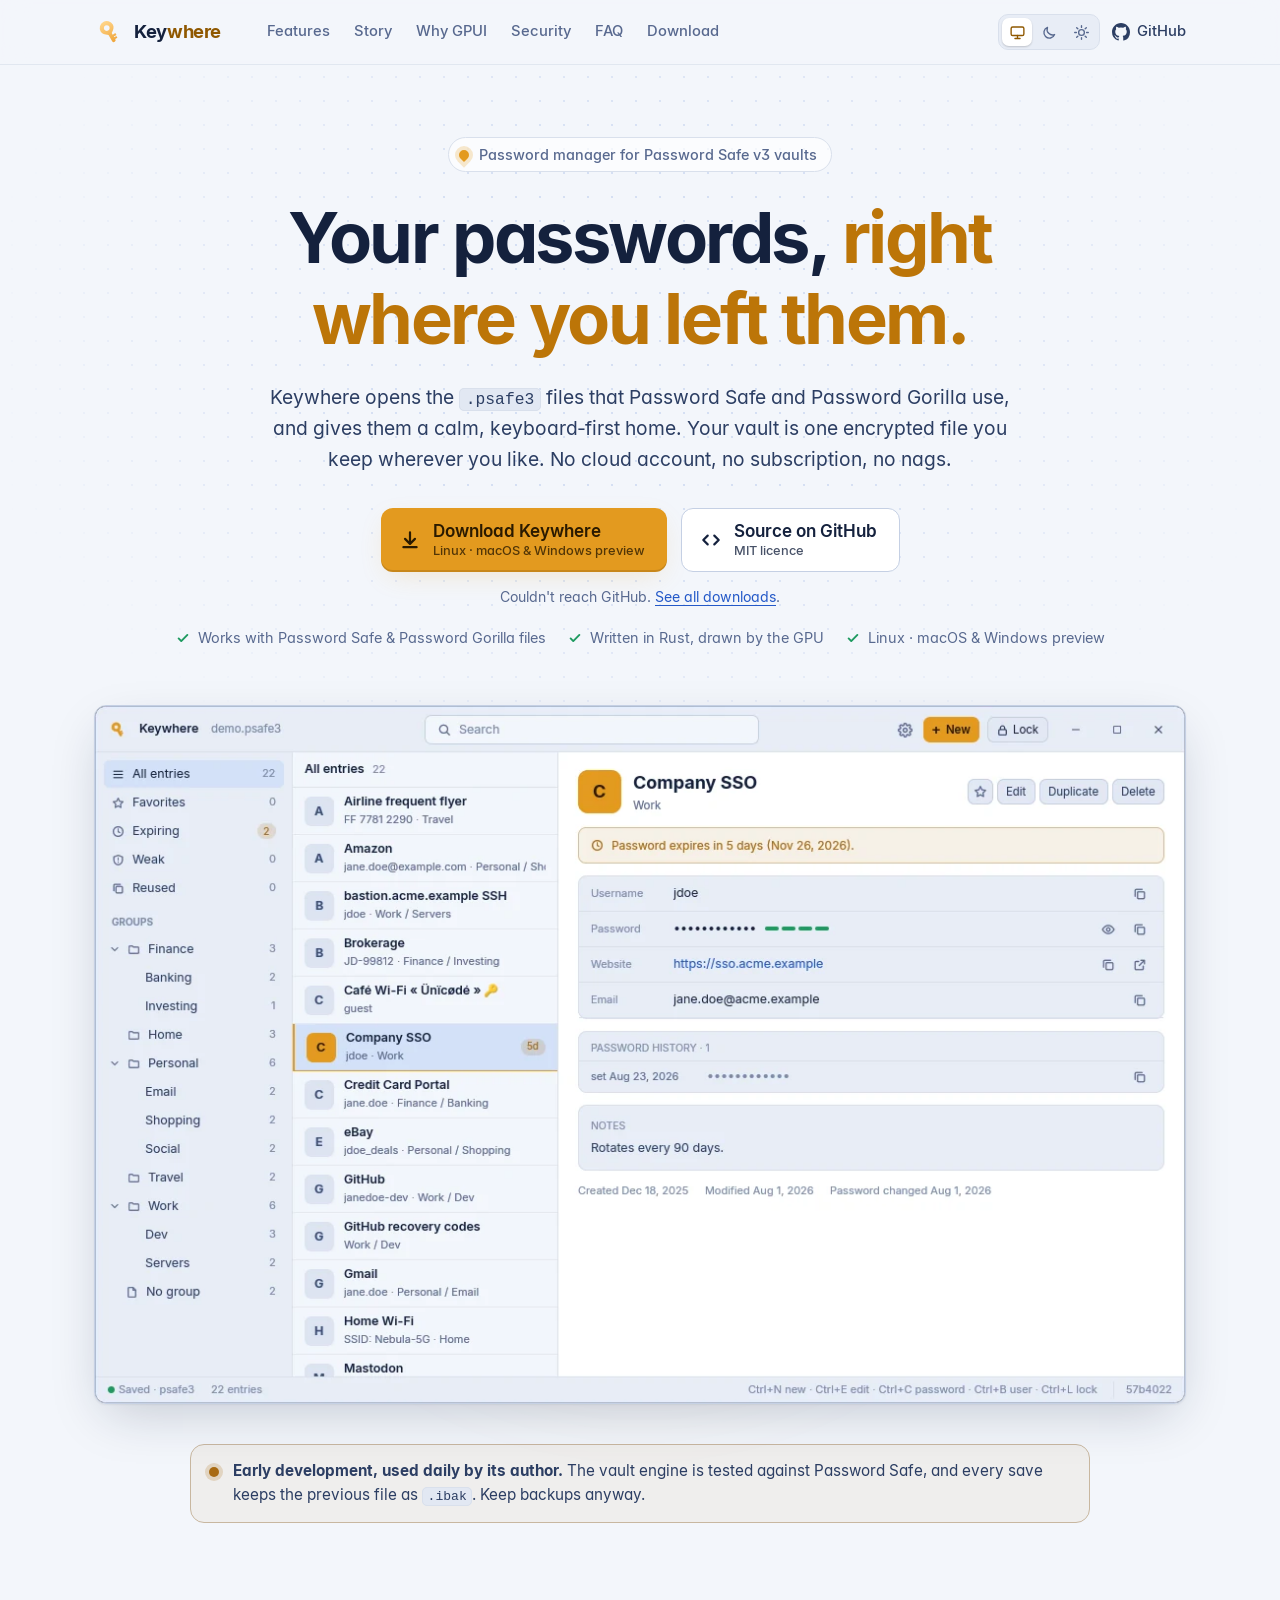
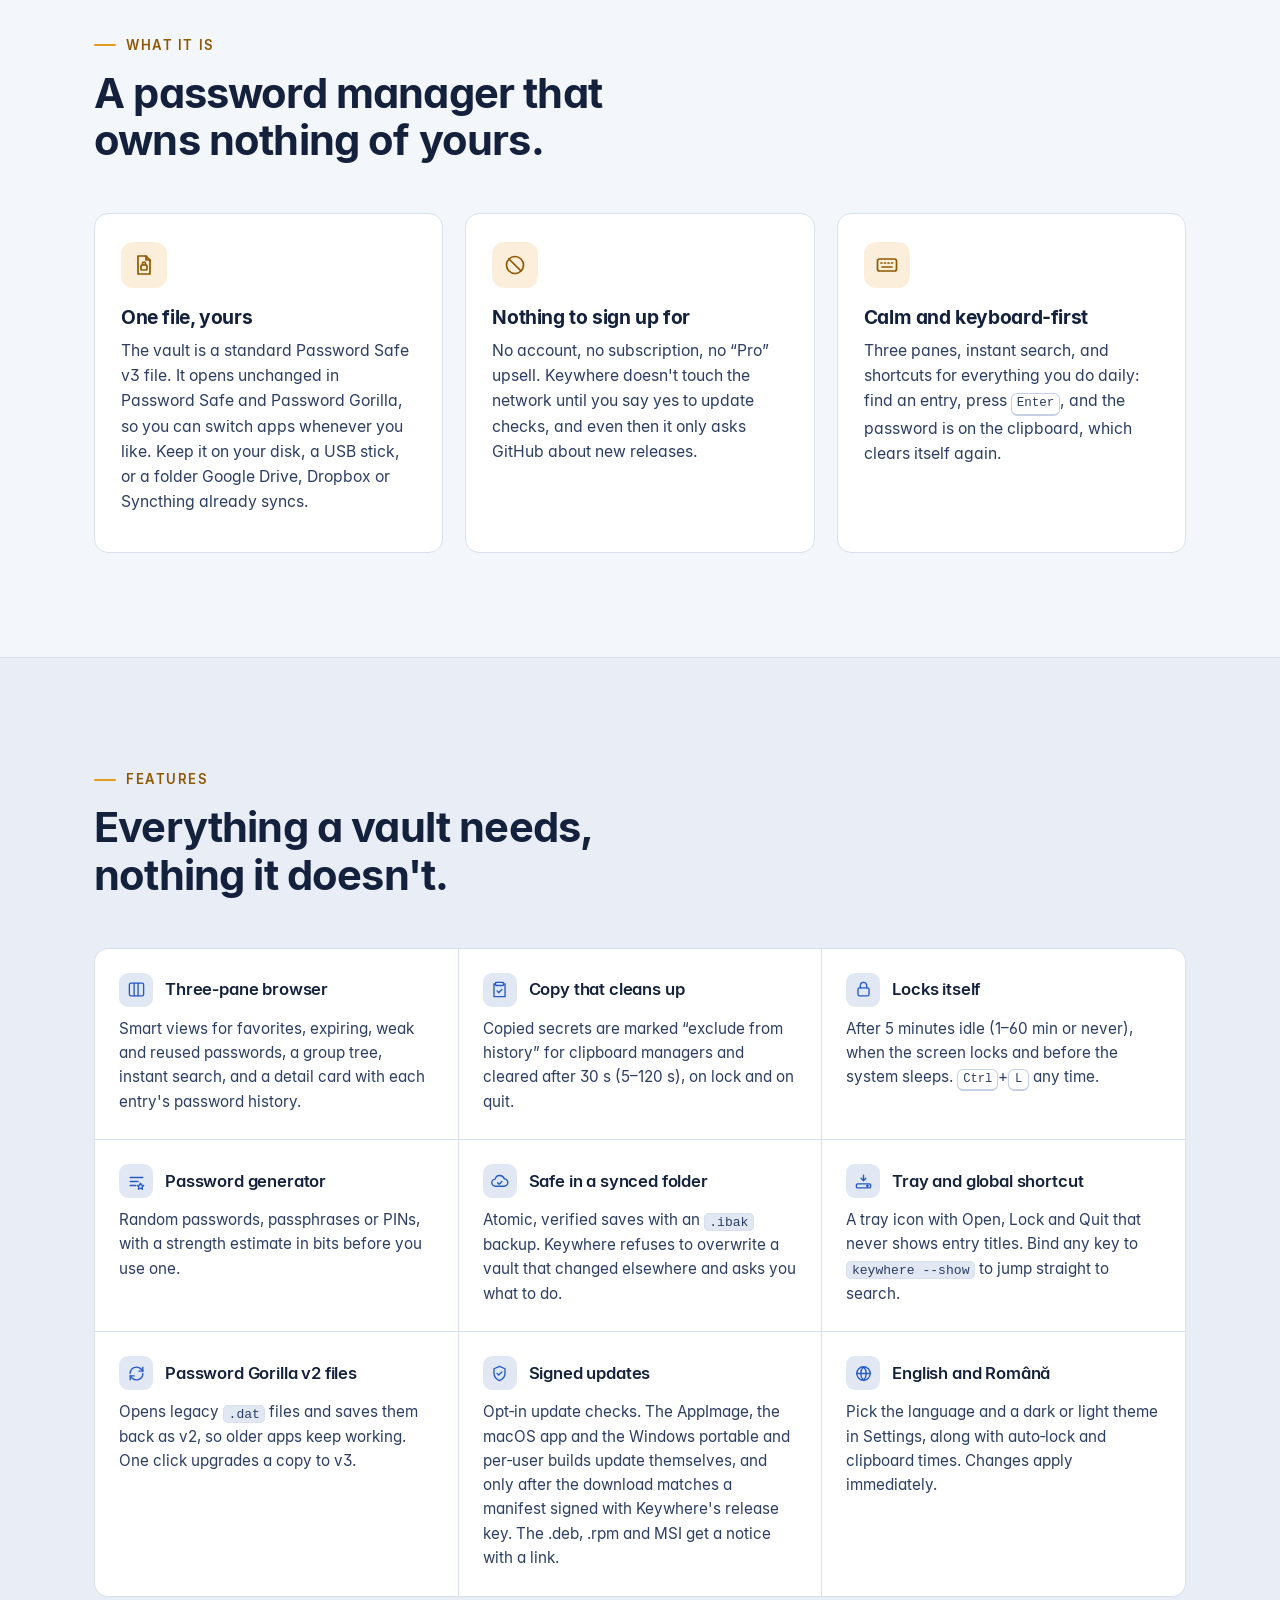
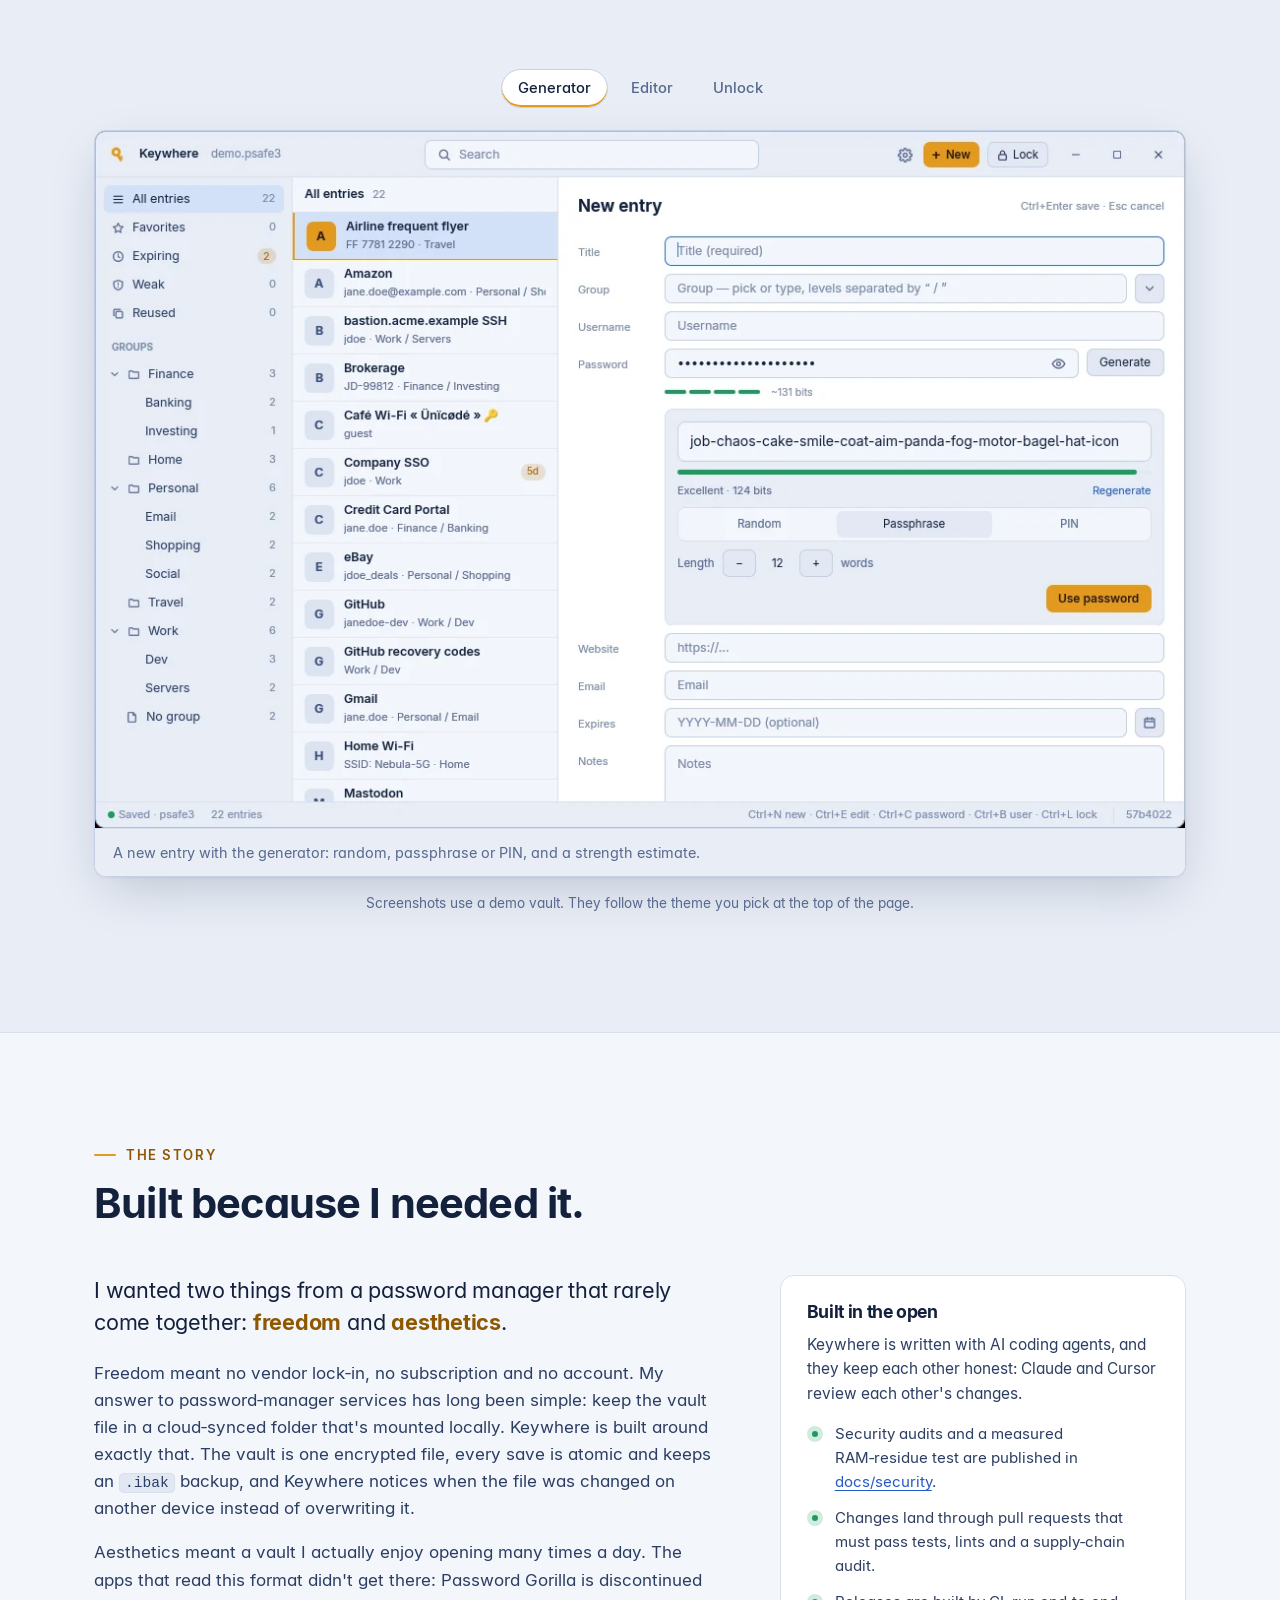
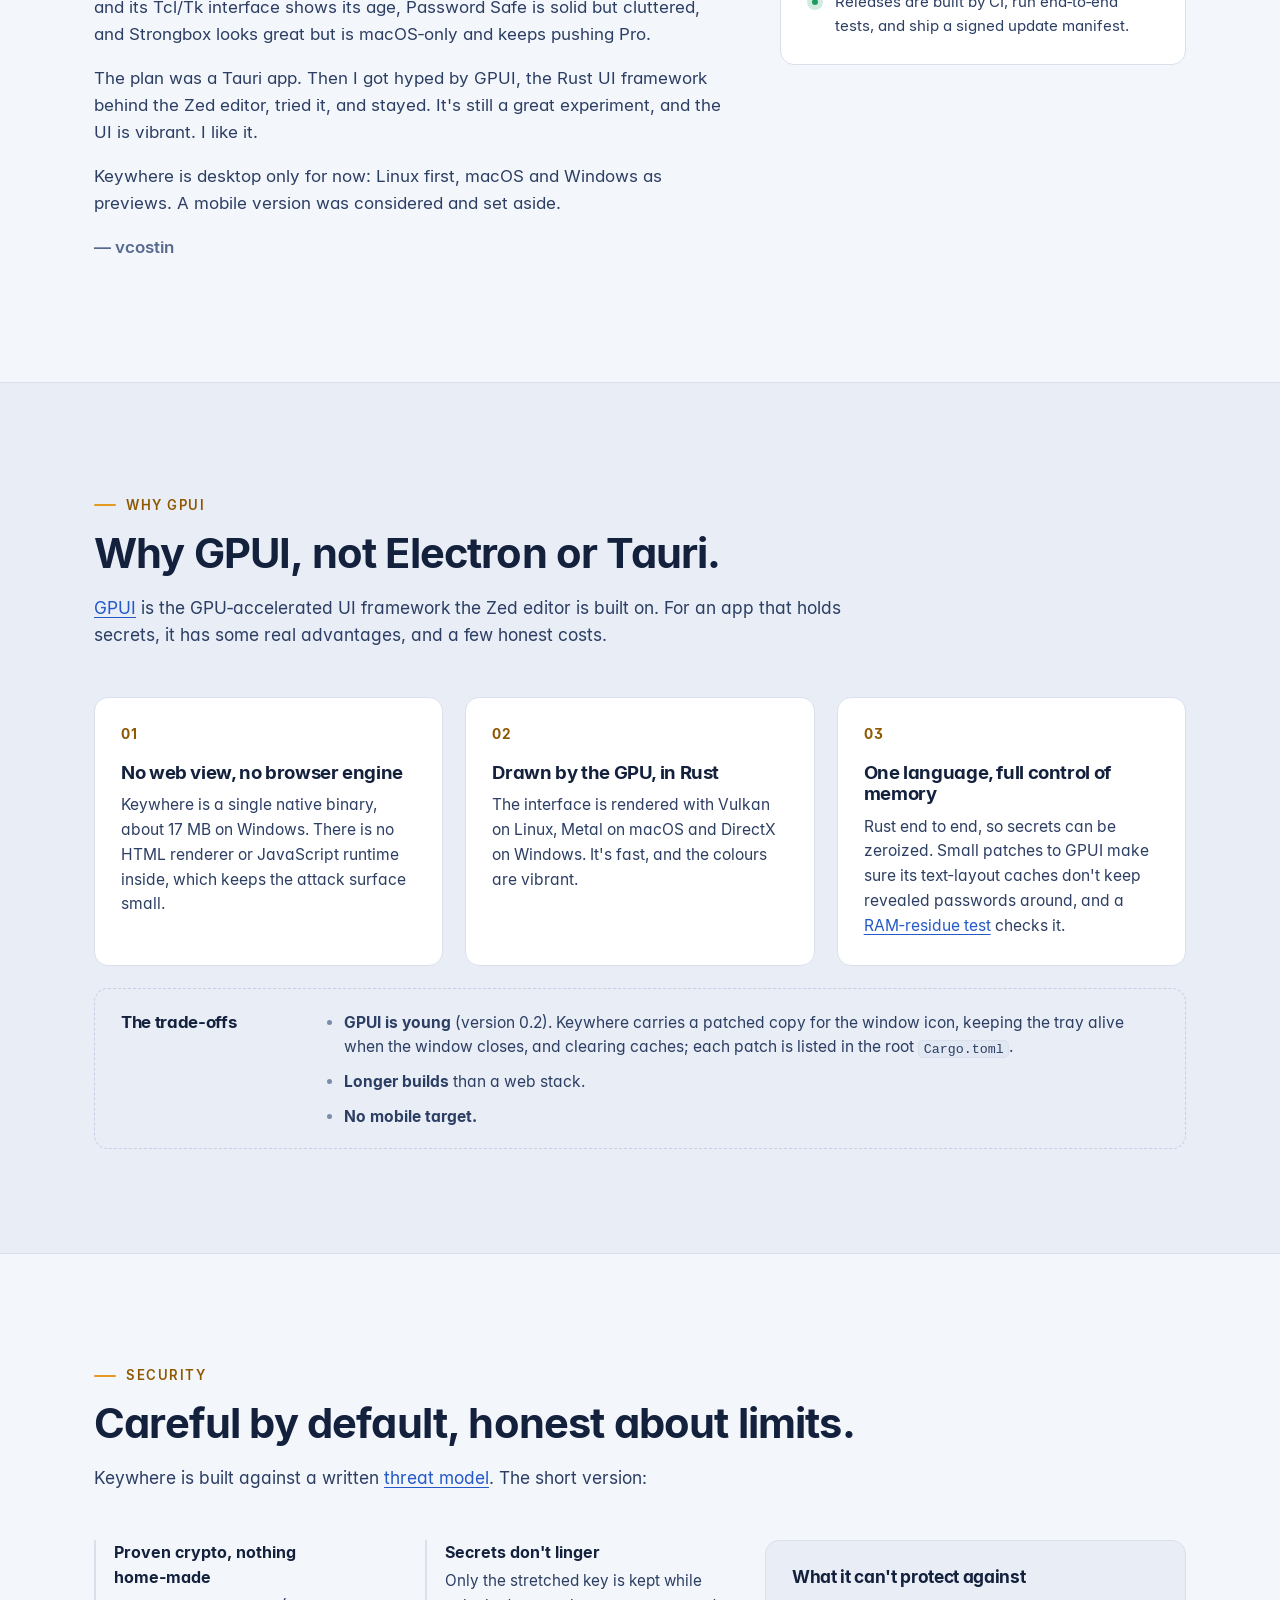
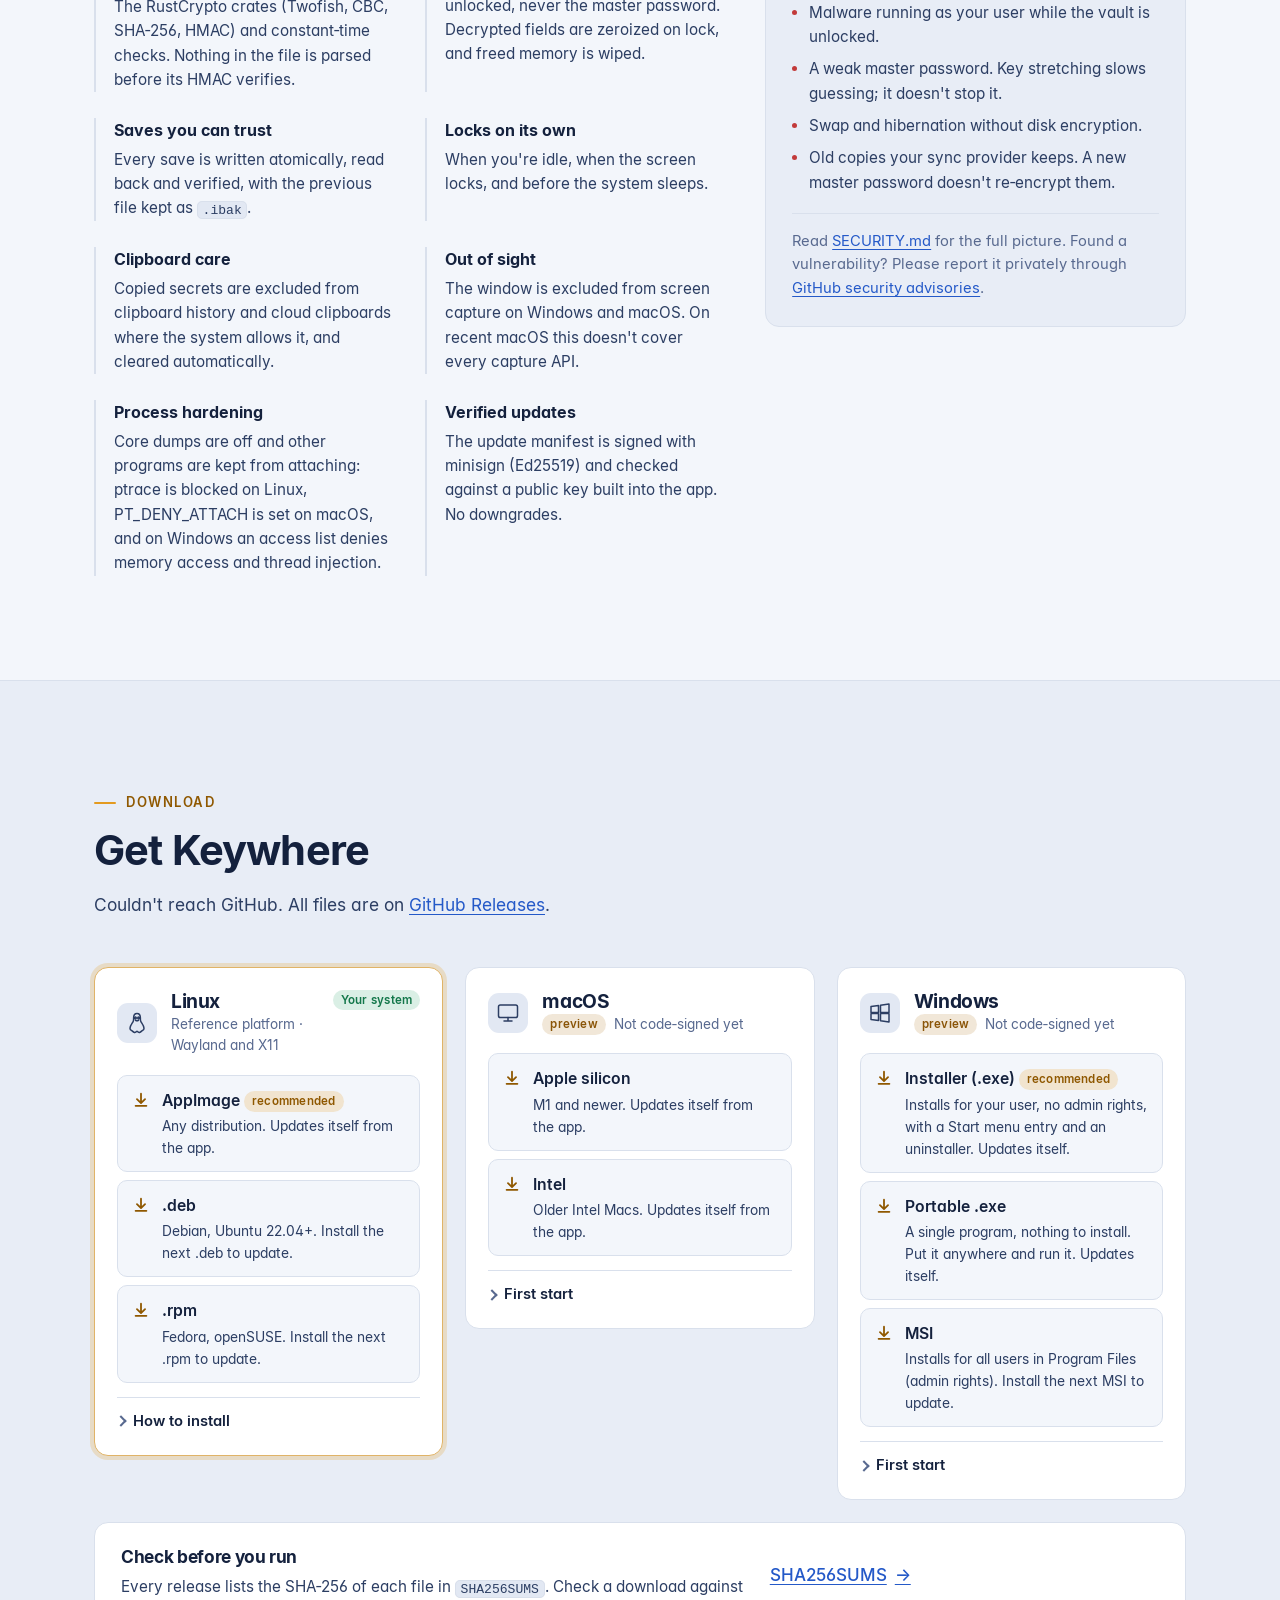
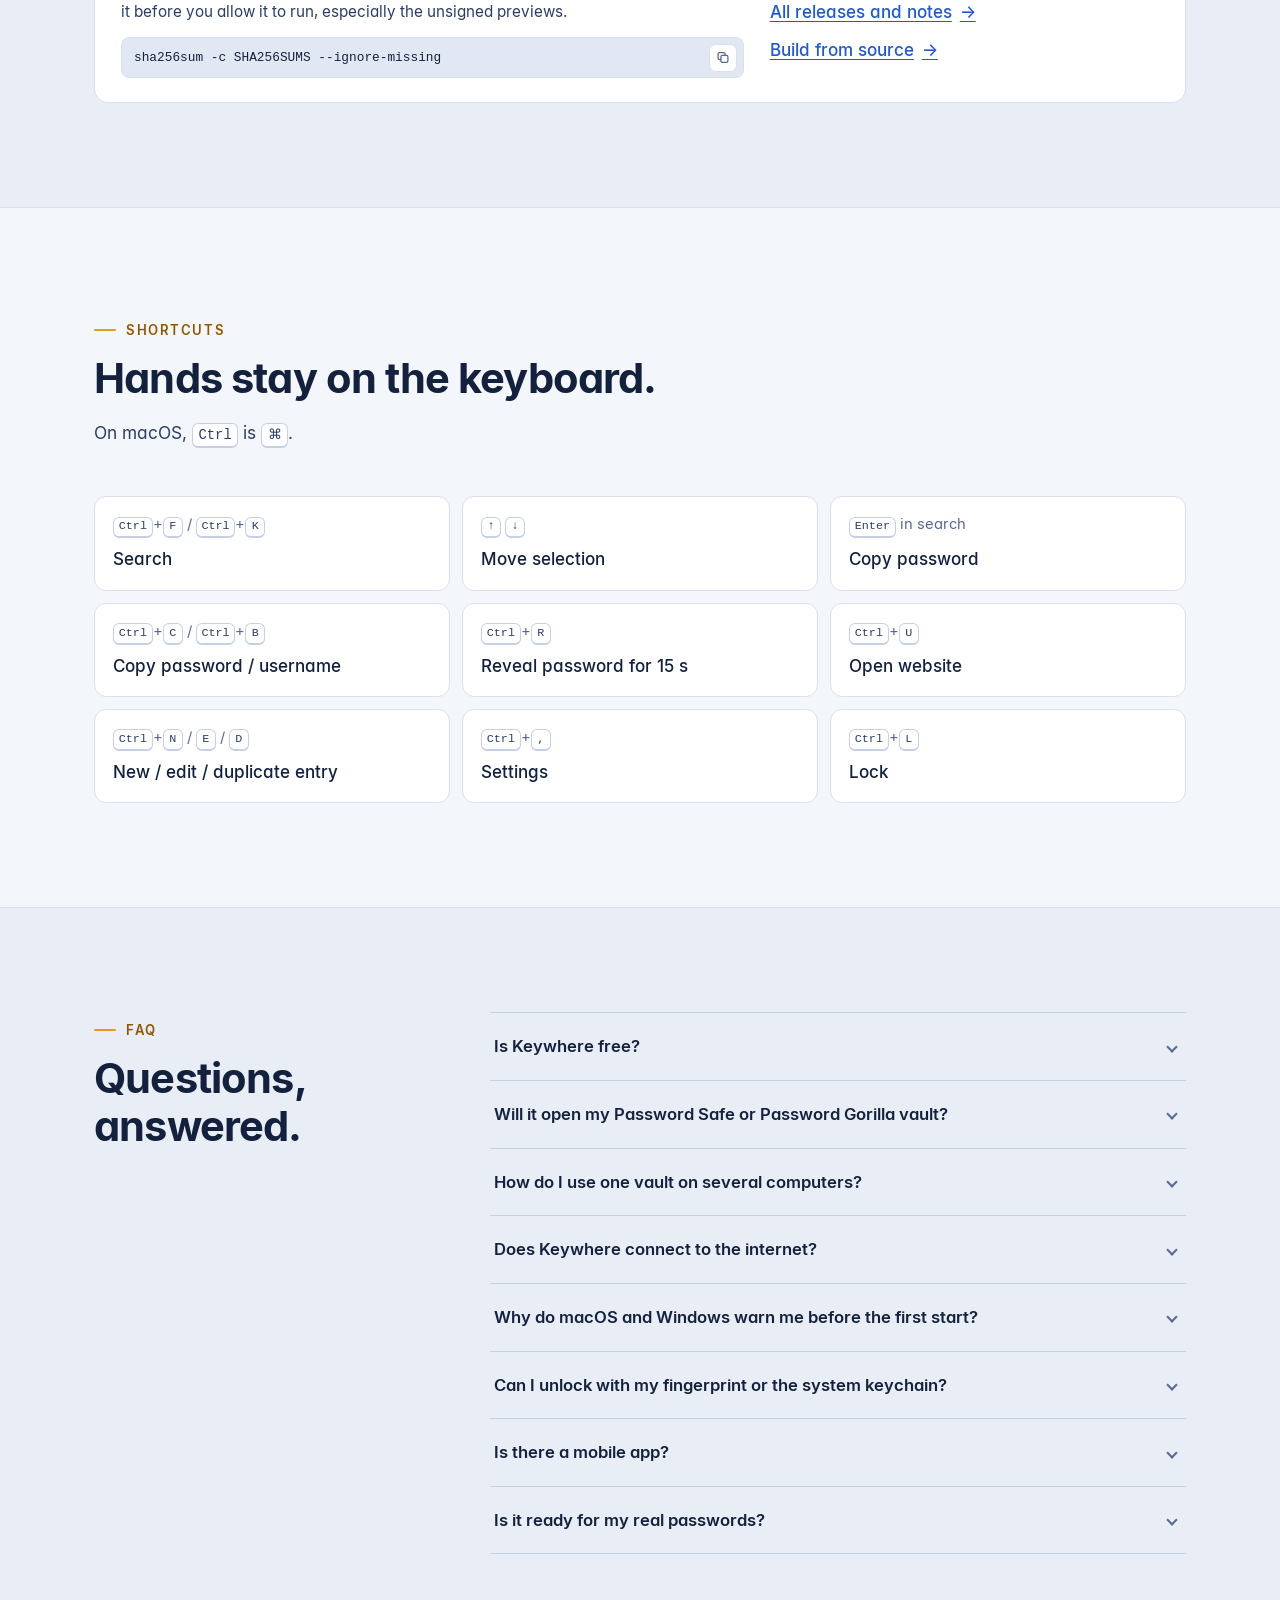
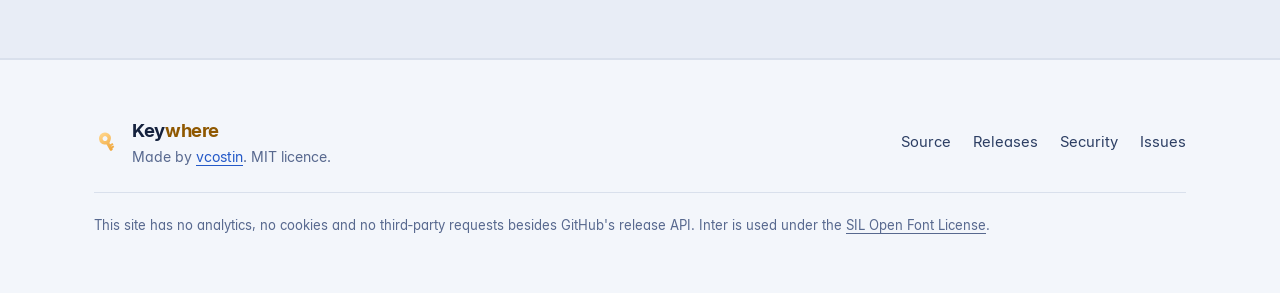
==== website/index.html @ 84d68a99 "Website: hero line links to the downloads, Download in the top bar, Search Console file The line und" ====
<!doctype html>
<html lang="en">
  <head>
    <meta charset="UTF-8" />
    <meta name="viewport" content="width=device-width, initial-scale=1" />
    <title>Keywhere — your passwords, right where you left them</title>
    <meta
      name="description"
      content="Keywhere is a modern desktop password manager for Password Safe v3 (.psafe3) vaults, written in Rust with GPUI. One encrypted file, no cloud account, no subscription, no nags."
    />
    <meta
      http-equiv="Content-Security-Policy"
      content="default-src 'none'; script-src 'self'; style-src 'self'; font-src 'self'; img-src 'self' data:; connect-src https://api.github.com; base-uri 'none'; form-action 'none'"
    />
    <meta name="referrer" content="no-referrer" />
    <meta name="color-scheme" content="dark light" />
    <meta name="theme-color" content="#0A1631" media="(prefers-color-scheme: dark)" />
    <meta name="theme-color" content="#F3F6FB" media="(prefers-color-scheme: light)" />
    <script src="./theme.js"></script>
    <link rel="canonical" href="https://vcostin.github.io/keywhere/" />
    <link rel="icon" type="image/svg+xml" href="./icon.svg" />
    <link rel="icon" type="image/png" sizes="32x32" href="./favicon-32.png" />
    <link rel="apple-touch-icon" href="./apple-touch-icon.png" />
    <link rel="preload" href="./fonts/Inter-Regular.woff2" as="font" type="font/woff2" crossorigin />
    <link rel="preload" href="./fonts/Inter-Bold.woff2" as="font" type="font/woff2" crossorigin />
    <meta property="og:title" content="Keywhere — your passwords, right where you left them" />
    <meta
      property="og:description"
      content="A modern desktop password manager for Password Safe v3 vaults. One encrypted file, no account, no subscription."
    />
    <meta property="og:url" content="https://vcostin.github.io/keywhere/" />
    <meta property="og:image" content="https://vcostin.github.io/keywhere/og.png" />
    <meta property="og:type" content="website" />
    <meta name="twitter:card" content="summary_large_image" />
    <link rel="stylesheet" href="./styles.css" />
    <script type="module" src="./site.js"></script>
    <script type="module" src="./download.js"></script>
  </head>
  <body>
    <a class="skip" href="#download">Skip to downloads</a>

    <header class="topbar">
      <nav class="nav wrap" aria-label="Site">
        <a class="brand" href="#top" aria-label="Keywhere, back to top">
          <img src="./icon.svg" width="30" height="30" alt="" />
          <span class="wordmark">Key<span>where</span></span>
        </a>
        <div class="nav-links">
          <a href="#features">Features</a>
          <a href="#story">Story</a>
          <a href="#gpui">Why GPUI</a>
          <a href="#security">Security</a>
          <a href="#faq">FAQ</a>
          <a href="#download">Download</a>
        </div>
        <div class="nav-tools">
          <div class="theme-switch" role="group" aria-label="Colour theme">
            <button type="button" data-theme-choice="system" aria-pressed="false" title="Follow system">
              <svg viewBox="0 0 20 20" aria-hidden="true"><rect x="2.5" y="3.5" width="15" height="10" rx="1.8" /><path d="M7 17h6M10 13.5V17" /></svg>
              <span class="visually-hidden">System</span>
            </button>
            <button type="button" data-theme-choice="dark" aria-pressed="false" title="Dark">
              <svg viewBox="0 0 20 20" aria-hidden="true"><path d="M16 12.4A6.5 6.5 0 0 1 7.6 4a6.5 6.5 0 1 0 8.4 8.4Z" /></svg>
              <span class="visually-hidden">Dark</span>
            </button>
            <button type="button" data-theme-choice="light" aria-pressed="false" title="Light">
              <svg viewBox="0 0 20 20" aria-hidden="true"><circle cx="10" cy="10" r="3.4" /><path d="M10 2v2M10 16v2M2 10h2M16 10h2M4.3 4.3l1.4 1.4M14.3 14.3l1.4 1.4M4.3 15.7l1.4-1.4M14.3 5.7l1.4-1.4" /></svg>
              <span class="visually-hidden">Light</span>
            </button>
          </div>
          <a class="nav-gh" href="https://github.com/vcostin/keywhere" aria-label="Keywhere on GitHub">
            <svg viewBox="0 0 16 16" aria-hidden="true"><path d="M8 0C3.58 0 0 3.58 0 8a8 8 0 0 0 5.47 7.59c.4.07.55-.17.55-.38v-1.33c-2.23.48-2.7-1.07-2.7-1.07-.36-.92-.89-1.17-.89-1.17-.73-.5.05-.49.05-.49.8.06 1.23.83 1.23.83.72 1.22 1.87.87 2.33.66.07-.52.28-.87.5-1.07-1.78-.2-3.65-.89-3.65-3.95 0-.87.31-1.59.82-2.15-.08-.2-.36-1.02.08-2.12 0 0 .67-.21 2.2.82a7.6 7.6 0 0 1 4 0c1.53-1.04 2.2-.82 2.2-.82.44 1.1.16 1.92.08 2.12.51.56.82 1.27.82 2.15 0 3.07-1.87 3.75-3.65 3.95.29.25.54.73.54 1.48v2.2c0 .21.15.46.55.38A8 8 0 0 0 16 8c0-4.42-3.58-8-8-8Z" /></svg>
            <span>GitHub</span>
          </a>
        </div>
      </nav>
    </header>

    <main id="top">
      <!-- ───────────────────────── Hero ───────────────────────── -->
      <section class="hero">
        <div class="hero-map" aria-hidden="true"></div>
        <div class="wrap hero-inner">
          <p class="eyebrow">
            <span class="pin" aria-hidden="true"></span>
            Password manager for Password Safe v3 vaults
          </p>
          <h1>Your passwords, <em>right where you left&nbsp;them.</em></h1>
          <p class="lede">
            Keywhere opens the <code>.psafe3</code> files that Password Safe and Password Gorilla use,
            and gives them a calm, keyboard‑first home. Your vault is one encrypted file you keep
            wherever you like. No cloud account, no subscription, no nags.
          </p>

          <div class="cta-row">
            <a class="btn btn-primary" id="primary-download" href="#download">
              <svg viewBox="0 0 20 20" aria-hidden="true"><path d="M10 3v10M5.5 9 10 13.5 14.5 9M4 16.5h12" /></svg>
              <span class="btn-text">
                <span id="primary-label">Download Keywhere</span>
                <span class="btn-meta" id="primary-meta">Linux · macOS &amp; Windows preview</span>
              </span>
            </a>
            <a class="btn btn-ghost" href="https://github.com/vcostin/keywhere">
              <svg viewBox="0 0 20 20" aria-hidden="true"><path d="M7 6 3 10l4 4M13 6l4 4-4 4" /></svg>
              <span class="btn-text"><span>Source on GitHub</span><span class="btn-meta">MIT licence</span></span>
            </a>
          </div>
          <p class="cta-status" id="cta-status" aria-live="polite"></p>

          <ul class="facts" aria-label="At a glance">
            <li>Works with Password Safe &amp; Password Gorilla files</li>
            <li>Written in Rust, drawn by the GPU</li>
            <li>Linux · macOS &amp; Windows preview</li>
          </ul>
        </div>

        <div class="wrap hero-shot">
          <figure class="window-frame">
            <img class="for-dark" src="./shots/browser-dark.webp" width="1108" height="708" alt="Keywhere's three-pane vault browser: smart views and groups on the left, the entry list in the middle, and the Company SSO entry with an expiry warning on the right." fetchpriority="high" />
            <img class="for-light" src="./shots/browser-light.webp" width="1108" height="708" alt="Keywhere's three-pane vault browser in the light theme." loading="lazy" />
          </figure>
        </div>
      </section>

      <aside class="wrap status-note" aria-label="Project status">
        <span class="status-dot" aria-hidden="true"></span>
        <p>
          <strong>Early development, used daily by its author.</strong>
          The vault engine is tested against Password Safe, and every save keeps the previous file as
          <code>.ibak</code>. Keep backups anyway.
        </p>
      </aside>

      <!-- ───────────────────────── Pillars ───────────────────────── -->
      <section class="section wrap" aria-labelledby="what-heading">
        <header class="section-head">
          <p class="kicker">What it is</p>
          <h2 id="what-heading">A password manager that owns nothing of yours.</h2>
        </header>
        <div class="pillars">
          <article class="pillar">
            <div class="pillar-icon" aria-hidden="true">
              <svg viewBox="0 0 24 24"><path d="M6 3h8l4 4v14H6z" /><path d="M14 3v4h4" /><rect x="9" y="12" width="6" height="5" rx="1" /><path d="M10.5 12v-1.5a1.5 1.5 0 0 1 3 0V12" /></svg>
            </div>
            <h3>One file, yours</h3>
            <p>
              The vault is a standard Password Safe v3 file. It opens unchanged in Password Safe and
              Password Gorilla, so you can switch apps whenever you like. Keep it on your disk, a USB stick,
              or a folder Google Drive, Dropbox or Syncthing already syncs.
            </p>
          </article>
          <article class="pillar">
            <div class="pillar-icon" aria-hidden="true">
              <svg viewBox="0 0 24 24"><circle cx="12" cy="12" r="8.5" /><path d="M6 6l12 12" /></svg>
            </div>
            <h3>Nothing to sign up for</h3>
            <p>
              No account, no subscription, no “Pro” upsell. Keywhere doesn't touch the network until you
              say yes to update checks, and even then it only asks GitHub about new releases.
            </p>
          </article>
          <article class="pillar">
            <div class="pillar-icon" aria-hidden="true">
              <svg viewBox="0 0 24 24"><rect x="2.5" y="6" width="19" height="12" rx="2" /><path d="M6 10h1M9.5 10h1M13 10h1M16.5 10h1M7 14h10" /></svg>
            </div>
            <h3>Calm and keyboard‑first</h3>
            <p>
              Three panes, instant search, and shortcuts for everything you do daily: find an entry, press
              <kbd>Enter</kbd>, and the password is on the clipboard, which clears itself again.
            </p>
          </article>
        </div>
      </section>

      <!-- ───────────────────────── Features ───────────────────────── -->
      <section class="section section-tint" id="features" aria-labelledby="features-heading">
        <div class="wrap">
          <header class="section-head">
            <p class="kicker">Features</p>
            <h2 id="features-heading">Everything a vault needs, nothing it doesn't.</h2>
          </header>

          <div class="features">
            <article class="feature">
              <h3><span class="ficon" aria-hidden="true"><svg viewBox="0 0 24 24"><rect x="3" y="4" width="18" height="16" rx="2" /><path d="M9 4v16M14 4v16" /></svg></span>Three‑pane browser</h3>
              <p>Smart views for favorites, expiring, weak and reused passwords, a group tree, instant search, and a detail card with each entry's password history.</p>
            </article>
            <article class="feature">
              <h3><span class="ficon" aria-hidden="true"><svg viewBox="0 0 24 24"><rect x="7" y="3" width="10" height="4" rx="1" /><path d="M7 5H5v16h14V5h-2" /><path d="M9 14l2 2 4-4" /></svg></span>Copy that cleans up</h3>
              <p>Copied secrets are marked “exclude from history” for clipboard managers and cleared after 30 s (5–120 s), on lock and on quit.</p>
            </article>
            <article class="feature">
              <h3><span class="ficon" aria-hidden="true"><svg viewBox="0 0 24 24"><rect x="5" y="10" width="14" height="10" rx="2" /><path d="M8 10V7a4 4 0 0 1 8 0v3" /></svg></span>Locks itself</h3>
              <p>After 5 minutes idle (1–60 min or never), when the screen locks and before the system sleeps. <kbd>Ctrl</kbd>+<kbd>L</kbd> any time.</p>
            </article>
            <article class="feature">
              <h3><span class="ficon" aria-hidden="true"><svg viewBox="0 0 24 24"><path d="M4 7h16M4 12h10M4 17h7" /><path d="M17 14l1.2 2.6L21 17l-2 2 .5 2.8L17 20.5l-2.5 1.3L15 19l-2-2 2.8-.4z" /></svg></span>Password generator</h3>
              <p>Random passwords, passphrases or PINs, with a strength estimate in bits before you use one.</p>
            </article>
            <article class="feature">
              <h3><span class="ficon" aria-hidden="true"><svg viewBox="0 0 24 24"><path d="M7 18a4.5 4.5 0 0 1-.5-9A6 6 0 0 1 18 8.5 4.75 4.75 0 0 1 17.5 18z" /><path d="M9.5 13.5l2 2 3.5-3.5" /></svg></span>Safe in a synced folder</h3>
              <p>Atomic, verified saves with an <code>.ibak</code> backup. Keywhere refuses to overwrite a vault that changed elsewhere and asks you what to do.</p>
            </article>
            <article class="feature">
              <h3><span class="ficon" aria-hidden="true"><svg viewBox="0 0 24 24"><rect x="3" y="15" width="18" height="5" rx="1.5" /><circle cx="17" cy="17.5" r="1" /><path d="M12 4v7M9 8l3 3 3-3" /></svg></span>Tray and global shortcut</h3>
              <p>A tray icon with Open, Lock and Quit that never shows entry titles. Bind any key to <code>keywhere --show</code> to jump straight to search.</p>
            </article>
            <article class="feature">
              <h3><span class="ficon" aria-hidden="true"><svg viewBox="0 0 24 24"><path d="M4 12a8 8 0 0 1 13.7-5.6L20 9" /><path d="M20 4v5h-5" /><path d="M20 12a8 8 0 0 1-13.7 5.6L4 15" /><path d="M4 20v-5h5" /></svg></span>Password Gorilla v2 files</h3>
              <p>Opens legacy <code>.dat</code> files and saves them back as v2, so older apps keep working. One click upgrades a copy to v3.</p>
            </article>
            <article class="feature">
              <h3><span class="ficon" aria-hidden="true"><svg viewBox="0 0 24 24"><path d="M12 3l7 3v5c0 4.5-3 8.3-7 10-4-1.7-7-5.5-7-10V6z" /><path d="M9 12l2 2 4-4" /></svg></span>Signed updates</h3>
              <p>Opt‑in update checks. The AppImage, the macOS app and the Windows portable and per‑user builds update themselves, and only after the download matches a manifest signed with Keywhere's release key. The .deb, .rpm and MSI get a notice with a link.</p>
            </article>
            <article class="feature">
              <h3><span class="ficon" aria-hidden="true"><svg viewBox="0 0 24 24"><circle cx="12" cy="12" r="8.5" /><path d="M3.5 12h17M12 3.5c2.5 2.6 3.5 5.4 3.5 8.5s-1 5.9-3.5 8.5c-2.5-2.6-3.5-5.4-3.5-8.5s1-5.9 3.5-8.5z" /></svg></span>English and Română</h3>
              <p>Pick the language and a dark or light theme in Settings, along with auto‑lock and clipboard times. Changes apply immediately.</p>
            </article>
          </div>

          <!-- Screenshot gallery -->
          <div class="gallery" id="gallery">
            <div class="gallery-tabs" role="tablist" aria-label="Screenshots">
              <button type="button" role="tab" id="tab-generator" aria-controls="panel-generator" aria-selected="true">Generator</button>
              <button type="button" role="tab" id="tab-editor" aria-controls="panel-editor" aria-selected="false" tabindex="-1">Editor</button>
              <button type="button" role="tab" id="tab-unlock" aria-controls="panel-unlock" aria-selected="false" tabindex="-1">Unlock</button>
            </div>
            <div class="gallery-panel" role="tabpanel" id="panel-generator" aria-labelledby="tab-generator">
              <figure class="window-frame">
                <img class="for-dark" src="./shots/generator-dark.webp" width="1108" height="708" alt="New entry form with the password generator open on a twelve-word passphrase." loading="lazy" />
                <img class="for-light" src="./shots/generator-light.webp" width="1108" height="708" alt="Password generator in the light theme." loading="lazy" />
                <figcaption>A new entry with the generator: random, passphrase or PIN, and a strength estimate.</figcaption>
              </figure>
            </div>
            <div class="gallery-panel" role="tabpanel" id="panel-editor" aria-labelledby="tab-editor" hidden>
              <figure class="window-frame">
                <img class="for-dark" src="./shots/editor-dark.webp" width="1108" height="708" alt="Entry editor with title, group, username, password, website, e-mail, expiry and notes." loading="lazy" />
                <img class="for-light" src="./shots/editor-light.webp" width="1108" height="708" alt="Entry editor in the light theme." loading="lazy" />
                <figcaption>Editing an entry. <kbd>Ctrl</kbd>+<kbd>Enter</kbd> saves, <kbd>Esc</kbd> cancels.</figcaption>
              </figure>
            </div>
            <div class="gallery-panel" role="tabpanel" id="panel-unlock" aria-labelledby="tab-unlock" hidden>
              <figure class="window-frame">
                <img class="for-dark" src="./shots/unlock-dark.webp" width="1108" height="708" alt="Unlock screen with the Keywhere key and a master password field." loading="lazy" />
                <img class="for-light" src="./shots/unlock-light.webp" width="1108" height="708" alt="Unlock screen in the light theme." loading="lazy" />
                <figcaption>The unlock screen. The master password is the only way in.</figcaption>
              </figure>
            </div>
            <p class="gallery-note">Screenshots use a demo vault. They follow the theme you pick at the top of the page.</p>
          </div>
        </div>
      </section>

      <!-- ───────────────────────── Story ───────────────────────── -->
      <section class="section wrap story" id="story" aria-labelledby="story-heading">
        <header class="section-head">
          <p class="kicker">The story</p>
          <h2 id="story-heading">Built because I needed it.</h2>
        </header>
        <div class="story-grid">
          <div class="story-text">
            <p class="story-lead">
              I wanted two things from a password manager that rarely come together:
              <strong>freedom</strong> and <strong>aesthetics</strong>.
            </p>
            <p>
              Freedom meant no vendor lock‑in, no subscription and no account. My answer to
              password‑manager services has long been simple: keep the vault file in a cloud‑synced folder
              that's mounted locally. Keywhere is built around exactly that. The vault is one encrypted file,
              every save is atomic and keeps an <code>.ibak</code> backup, and Keywhere notices when the file
              was changed on another device instead of overwriting it.
            </p>
            <p>
              Aesthetics meant a vault I actually enjoy opening many times a day. The apps that read this
              format didn't get there: Password Gorilla is discontinued and its Tcl/Tk interface shows its
              age, Password Safe is solid but cluttered, and Strongbox looks great but is macOS‑only and
              keeps pushing Pro.
            </p>
            <p>
              The plan was a Tauri app. Then I got hyped by GPUI, the Rust UI framework behind the Zed editor,
              tried it, and stayed. It's still a great experiment, and the UI is vibrant. I like it.
            </p>
            <p>
              Keywhere is desktop only for now: Linux first, macOS and Windows as previews. A mobile version
              was considered and set aside.
            </p>
            <p class="story-sign">— vcostin</p>
          </div>
          <aside class="story-side">
            <h3>Built in the open</h3>
            <p>
              Keywhere is written with AI coding agents, and they keep each other honest: Claude and Cursor
              review each other's changes.
            </p>
            <ul class="ticks">
              <li>Security audits and a measured RAM‑residue test are published in <a href="https://github.com/vcostin/keywhere/tree/main/docs/security">docs/security</a>.</li>
              <li>Changes land through pull requests that must pass tests, lints and a supply‑chain audit.</li>
              <li>Releases are built by CI, run end‑to‑end tests, and ship a signed update manifest.</li>
            </ul>
          </aside>
        </div>
      </section>

      <!-- ───────────────────────── Why GPUI ───────────────────────── -->
      <section class="section section-tint" id="gpui" aria-labelledby="gpui-heading">
        <div class="wrap">
          <header class="section-head">
            <p class="kicker">Why GPUI</p>
            <h2 id="gpui-heading">Why GPUI, not Electron or Tauri.</h2>
            <p class="section-lede">
              <a href="https://gpui.rs">GPUI</a> is the GPU‑accelerated UI framework the Zed editor is built on.
              For an app that holds secrets, it has some real advantages, and a few honest costs.
            </p>
          </header>

          <div class="gpui-grid">
            <article class="gpui-card">
              <span class="gpui-num" aria-hidden="true">01</span>
              <h3>No web view, no browser engine</h3>
              <p>Keywhere is a single native binary, about 17 MB on Windows. There is no HTML renderer or JavaScript runtime inside, which keeps the attack surface small.</p>
            </article>
            <article class="gpui-card">
              <span class="gpui-num" aria-hidden="true">02</span>
              <h3>Drawn by the GPU, in Rust</h3>
              <p>The interface is rendered with Vulkan on Linux, Metal on macOS and DirectX on Windows. It's fast, and the colours are vibrant.</p>
            </article>
            <article class="gpui-card">
              <span class="gpui-num" aria-hidden="true">03</span>
              <h3>One language, full control of memory</h3>
              <p>Rust end to end, so secrets can be zeroized. Small patches to GPUI make sure its text‑layout caches don't keep revealed passwords around, and a <a href="https://github.com/vcostin/keywhere/blob/main/docs/security/ram-test.md">RAM‑residue test</a> checks it.</p>
            </article>
          </div>

          <div class="tradeoffs">
            <h3>The trade‑offs</h3>
            <ul>
              <li><strong>GPUI is young</strong> (version 0.2). Keywhere carries a patched copy for the window icon, keeping the tray alive when the window closes, and clearing caches; each patch is listed in the root <code>Cargo.toml</code>.</li>
              <li><strong>Longer builds</strong> than a web stack.</li>
              <li><strong>No mobile target.</strong></li>
            </ul>
          </div>
        </div>
      </section>

      <!-- ───────────────────────── Security ───────────────────────── -->
      <section class="section wrap" id="security" aria-labelledby="security-heading">
        <header class="section-head">
          <p class="kicker">Security</p>
          <h2 id="security-heading">Careful by default, honest about limits.</h2>
          <p class="section-lede">
            Keywhere is built against a written <a href="https://github.com/vcostin/keywhere/blob/main/docs/security/threat-model.md">threat model</a>.
            The short version:
          </p>
        </header>

        <div class="sec-grid">
          <ul class="sec-list">
            <li><strong>Proven crypto, nothing home‑made</strong> The RustCrypto crates (Twofish, CBC, SHA‑256, HMAC) and constant‑time checks. Nothing in the file is parsed before its HMAC verifies.</li>
            <li><strong>Secrets don't linger</strong> Only the stretched key is kept while unlocked, never the master password. Decrypted fields are zeroized on lock, and freed memory is wiped.</li>
            <li><strong>Saves you can trust</strong> Every save is written atomically, read back and verified, with the previous file kept as <code>.ibak</code>.</li>
            <li><strong>Locks on its own</strong> When you're idle, when the screen locks, and before the system sleeps.</li>
            <li><strong>Clipboard care</strong> Copied secrets are excluded from clipboard history and cloud clipboards where the system allows it, and cleared automatically.</li>
            <li><strong>Out of sight</strong> The window is excluded from screen capture on Windows and macOS. On recent macOS this doesn't cover every capture API.</li>
            <li><strong>Process hardening</strong> Core dumps are off and other programs are kept from attaching: ptrace is blocked on Linux, PT_DENY_ATTACH is set on macOS, and on Windows an access list denies memory access and thread injection.</li>
            <li><strong>Verified updates</strong> The update manifest is signed with minisign (Ed25519) and checked against a public key built into the app. No downgrades.</li>
          </ul>

          <aside class="sec-limits">
            <h3>What it can't protect against</h3>
            <ul>
              <li>Malware running as your user while the vault is unlocked.</li>
              <li>A weak master password. Key stretching slows guessing; it doesn't stop it.</li>
              <li>Swap and hibernation without disk encryption.</li>
              <li>Old copies your sync provider keeps. A new master password doesn't re‑encrypt them.</li>
            </ul>
            <p class="sec-links">
              Read <a href="https://github.com/vcostin/keywhere/blob/main/SECURITY.md">SECURITY.md</a> for the full picture.
              Found a vulnerability? Please report it privately through
              <a href="https://github.com/vcostin/keywhere/security/advisories/new">GitHub security advisories</a>.
            </p>
          </aside>
        </div>
      </section>

      <!-- ───────────────────────── Download ───────────────────────── -->
      <section class="section section-tint" id="download" aria-labelledby="download-heading">
        <div class="wrap">
          <header class="section-head">
            <p class="kicker">Download</p>
            <h2 id="download-heading">Get Keywhere<span class="dl-version" id="dl-version"></span></h2>
            <p class="section-lede" id="dl-status">
              All files come from <a href="https://github.com/vcostin/keywhere/releases/latest">GitHub Releases</a>.
            </p>
          </header>

          <div class="platforms">
            <!-- Linux -->
            <article class="platform" id="dl-linux" data-os="linux">
              <header class="platform-head">
                <svg class="os-icon" viewBox="0 0 24 24" aria-hidden="true"><path d="M12 2.5c-2.2 0-3.4 1.9-3.4 4.4 0 1.5.3 2.4-.6 3.9-1.2 2-3 4-3 6.5 0 1 .4 1.7 1.3 2.1.9.4 1.4 1.3 2.6 1.8 1 .4 2 .1 2.6-.6.3-.3.4-.3.5-.3s.2 0 .5.3c.6.7 1.6 1 2.6.6 1.2-.5 1.7-1.4 2.6-1.8.9-.4 1.3-1.1 1.3-2.1 0-2.5-1.8-4.5-3-6.5-.9-1.5-.6-2.4-.6-3.9 0-2.5-1.2-4.4-3.4-4.4Z" /><circle cx="10.4" cy="7" r=".9" /><circle cx="13.6" cy="7" r=".9" /><path d="M10.6 9.3c.8.6 2 .6 2.8 0" /></svg>
                <div>
                  <h3>Linux</h3>
                  <p class="platform-sub">Reference platform · Wayland and X11</p>
                </div>
              </header>
              <ul class="files">
                <li class="file">
                  <a class="file-link" href="https://github.com/vcostin/keywhere/releases/latest">
                    <span class="file-kind">Latest release</span>
                    <span class="file-desc">The files for Linux are on GitHub Releases.</span>
                  </a>
                </li>
              </ul>
              <details class="howto">
                <summary>How to install</summary>
                <p>AppImage: make it executable, then run it.</p>
                <pre class="cmd"><code>chmod +x Keywhere-*.AppImage
./Keywhere-*.AppImage</code></pre>
                <p>Or install a package with your package manager:</p>
                <pre class="cmd"><code>sudo apt install ./keywhere_*.deb</code></pre>
                <pre class="cmd"><code>sudo dnf install ./keywhere-*.rpm</code></pre>
                <pre class="cmd"><code>sudo zypper install --allow-unsigned-rpm ./keywhere-*.rpm</code></pre>
                <p>The tray icon works on KDE, and on GNOME with the AppIndicator extension.</p>
              </details>
            </article>

            <!-- macOS -->
            <article class="platform" id="dl-macos" data-os="macos">
              <header class="platform-head">
                <svg class="os-icon" viewBox="0 0 24 24" aria-hidden="true"><rect x="2.5" y="4" width="19" height="12.5" rx="1.8" /><path d="M8 20h8M12 16.5V20" /></svg>
                <div>
                  <h3>macOS</h3>
                  <p class="platform-sub"><span class="tag tag-warn">preview</span> Not code‑signed yet</p>
                </div>
              </header>
              <ul class="files">
                <li class="file">
                  <a class="file-link" href="https://github.com/vcostin/keywhere/releases/latest">
                    <span class="file-kind">Latest release</span>
                    <span class="file-desc">The files for macOS are on GitHub Releases.</span>
                  </a>
                </li>
              </ul>
              <details class="howto">
                <summary>First start</summary>
                <p>Open the .dmg and drag <strong>Keywhere</strong> to Applications. macOS blocks unsigned downloads until the quarantine mark is removed, so run this once in Terminal:</p>
                <pre class="cmd"><code>xattr -dr com.apple.quarantine /Applications/Keywhere.app</code></pre>
                <p>Or open it once, then choose System Settings → Privacy &amp; Security → <strong>Open Anyway</strong>.</p>
              </details>
            </article>

            <!-- Windows -->
            <article class="platform" id="dl-windows" data-os="windows">
              <header class="platform-head">
                <svg class="os-icon" viewBox="0 0 24 24" aria-hidden="true"><path d="M3 5.5l7.5-1v7H3zM12.5 4.2 21 3v8.5h-8.5zM3 12.5h7.5v7L3 18.5zM12.5 12.5H21V21l-8.5-1.2z" /></svg>
                <div>
                  <h3>Windows</h3>
                  <p class="platform-sub"><span class="tag tag-warn">preview</span> Not code‑signed yet</p>
                </div>
              </header>
              <ul class="files">
                <li class="file">
                  <a class="file-link" href="https://github.com/vcostin/keywhere/releases/latest">
                    <span class="file-kind">Latest release</span>
                    <span class="file-desc">The files for Windows are on GitHub Releases.</span>
                  </a>
                </li>
              </ul>
              <details class="howto">
                <summary>First start</summary>
                <p>Run the installer, or put the portable <code>.exe</code> anywhere, even on a USB stick, and run it. Settings go to <code>%APPDATA%\keywhere</code>.</p>
                <p>SmartScreen warns on the first start: choose <strong>More info</strong> → <strong>Run anyway</strong>. Or unblock the file in PowerShell first:</p>
                <pre class="cmd"><code>Unblock-File .\Keywhere-*-windows-x64*</code></pre>
              </details>
            </article>
          </div>

          <div class="verify">
            <div class="verify-text">
              <h3>Check before you run</h3>
              <p>
                Every release lists the SHA‑256 of each file in <code>SHA256SUMS</code>. Check a download
                against it before you allow it to run, especially the unsigned previews.
              </p>
              <pre class="cmd"><code>sha256sum -c SHA256SUMS --ignore-missing</code></pre>
            </div>
            <ul class="verify-links">
              <li><a id="sums-link" href="https://github.com/vcostin/keywhere/releases/latest">SHA256SUMS</a></li>
              <li><a href="https://github.com/vcostin/keywhere/releases">All releases and notes</a></li>
              <li><a href="https://github.com/vcostin/keywhere#build">Build from source</a></li>
            </ul>
            <details class="other-files" id="other-files" hidden>
              <summary>Other files in this release</summary>
              <ul></ul>
            </details>
          </div>
        </div>
      </section>

      <!-- ───────────────────────── Shortcuts ───────────────────────── -->
      <section class="section wrap" id="shortcuts" aria-labelledby="shortcuts-heading">
        <header class="section-head">
          <p class="kicker">Shortcuts</p>
          <h2 id="shortcuts-heading">Hands stay on the keyboard.</h2>
          <p class="section-lede">On macOS, <kbd>Ctrl</kbd> is <kbd>⌘</kbd>.</p>
        </header>
        <dl class="keys">
          <div><dt><kbd>Ctrl</kbd>+<kbd>F</kbd> / <kbd>Ctrl</kbd>+<kbd>K</kbd></dt><dd>Search</dd></div>
          <div><dt><kbd>↑</kbd> <kbd>↓</kbd></dt><dd>Move selection</dd></div>
          <div><dt><kbd>Enter</kbd> in search</dt><dd>Copy password</dd></div>
          <div><dt><kbd>Ctrl</kbd>+<kbd>C</kbd> / <kbd>Ctrl</kbd>+<kbd>B</kbd></dt><dd>Copy password / username</dd></div>
          <div><dt><kbd>Ctrl</kbd>+<kbd>R</kbd></dt><dd>Reveal password for 15 s</dd></div>
          <div><dt><kbd>Ctrl</kbd>+<kbd>U</kbd></dt><dd>Open website</dd></div>
          <div><dt><kbd>Ctrl</kbd>+<kbd>N</kbd> / <kbd>E</kbd> / <kbd>D</kbd></dt><dd>New / edit / duplicate entry</dd></div>
          <div><dt><kbd>Ctrl</kbd>+<kbd>,</kbd></dt><dd>Settings</dd></div>
          <div><dt><kbd>Ctrl</kbd>+<kbd>L</kbd></dt><dd>Lock</dd></div>
        </dl>
      </section>

      <!-- ───────────────────────── FAQ ───────────────────────── -->
      <section class="section section-tint" id="faq" aria-labelledby="faq-heading">
        <div class="wrap faq-wrap">
          <header class="section-head">
            <p class="kicker">FAQ</p>
            <h2 id="faq-heading">Questions, answered.</h2>
          </header>
          <div class="faq">
            <details>
              <summary>Is Keywhere free?</summary>
              <p>Yes. It's open source under the MIT licence. There is no account, no subscription and no paid tier.</p>
            </details>
            <details>
              <summary>Will it open my Password Safe or Password Gorilla vault?</summary>
              <p>Yes. Keywhere reads and writes Password Safe v3 (<code>.psafe3</code>) files and keeps fields it doesn't know about, so the file stays usable in Password Safe and Password Gorilla. Legacy v2 files (Password Gorilla's <code>.dat</code>) open and are saved back as v2. A banner explains v2's weaknesses and offers <strong>Upgrade to v3…</strong>, which writes a new <code>.psafe3</code> next to the original and leaves the v2 file untouched.</p>
            </details>
            <details>
              <summary>How do I use one vault on several computers?</summary>
              <p>Keep the file in a folder you already sync (Google Drive, Dropbox, Syncthing…). Keywhere saves atomically, refuses to overwrite a vault that changed on disk since you opened it, and honours Password Safe's <code>.plk</code> lock file: while another app has the vault, Keywhere opens it read‑only.</p>
            </details>
            <details>
              <summary>Does Keywhere connect to the internet?</summary>
              <p>Not until you say so. On first start it asks whether it may check GitHub for new versions. A check is two HTTPS requests to github.com for this repository's latest release; nothing about your vaults is sent. This website, likewise, only asks GitHub for the latest release to show the download links. It has no analytics, no cookies and no third‑party fonts or scripts.</p>
            </details>
            <details>
              <summary>Why do macOS and Windows warn me before the first start?</summary>
              <p>The macOS and Windows builds are previews and aren't code‑signed yet, so the system asks before running them. The Download section shows how to start them. Check the file against <code>SHA256SUMS</code> first.</p>
            </details>
            <details>
              <summary>Can I unlock with my fingerprint or the system keychain?</summary>
              <p>No, by design for now: the master password stays the only way in, and nothing derived from it is handed to the system keychain.</p>
            </details>
            <details>
              <summary>Is there a mobile app?</summary>
              <p>No. Keywhere is a desktop app for Linux, macOS and Windows. Mobile was considered and set aside for now.</p>
            </details>
            <details>
              <summary>Is it ready for my real passwords?</summary>
              <p>Keywhere is in early development and used daily by its author. The vault engine is tested against Password Safe, and every save keeps the previous file as <code>.ibak</code>. Keep your own backups anyway.</p>
            </details>
          </div>
        </div>
      </section>
    </main>

    <footer class="footer">
      <div class="wrap footer-inner">
        <div class="footer-brand">
          <img src="./icon.svg" width="26" height="26" alt="" />
          <div>
            <p class="wordmark">Key<span>where</span></p>
            <p class="footer-sub">Made by <a href="https://github.com/vcostin">vcostin</a>. MIT licence.</p>
          </div>
        </div>
        <ul class="footer-links">
          <li><a href="https://github.com/vcostin/keywhere">Source</a></li>
          <li><a href="https://github.com/vcostin/keywhere/releases">Releases</a></li>
          <li><a href="https://github.com/vcostin/keywhere/blob/main/SECURITY.md">Security</a></li>
          <li><a href="https://github.com/vcostin/keywhere/issues">Issues</a></li>
        </ul>
        <p class="footer-note">
          This site has no analytics, no cookies and no third‑party requests besides GitHub's release API.
          Inter is used under the <a href="./fonts/Inter-LICENSE.txt">SIL Open Font License</a>.
        </p>
      </div>
    </footer>
  </body>
</html>
---- website/styles.css ----
/* Keywhere website. Colours are the app's own tokens (crates/keywhere-app/src/theme.rs). */

@font-face {
  font-family: "Inter";
  src: url("./fonts/Inter-Regular.woff2") format("woff2");
  font-weight: 400;
  font-style: normal;
  font-display: swap;
}
@font-face {
  font-family: "Inter";
  src: url("./fonts/Inter-Medium.woff2") format("woff2");
  font-weight: 500;
  font-style: normal;
  font-display: swap;
}
@font-face {
  font-family: "Inter";
  src: url("./fonts/Inter-SemiBold.woff2") format("woff2");
  font-weight: 600;
  font-style: normal;
  font-display: swap;
}
@font-face {
  font-family: "Inter";
  src: url("./fonts/Inter-Bold.woff2") format("woff2");
  font-weight: 700;
  font-style: normal;
  font-display: swap;
}

/* ── Tokens ─────────────────────────────────────────────── */
:root {
  /* light */
  --bg: #f3f6fb;
  --surface: #e8edf6;
  --panel: #ffffff;
  --raised: #e2e8f3;
  --border: #c5d0e4;
  --line: #d9e0ec;
  --text: #14213d;
  --text-soft: #2c3e63;
  --muted: #58698f;
  --dim: #7b8baa;
  --accent: #e39a1f;
  --accent-ink: #2a1a00;
  --accent-text: #8f5800; /* amber dark enough for small text on light backgrounds */
  --accent-display: #bc7508; /* large headings only: 3:1 on --bg and --surface */
  --focus: #2f6bea;
  --selection: #d3e0f8;
  --link: #2459c8;
  --ok: #1e9a60;
  --warn: #a86a12;
  --warn-text: #8a5508; /* AA for small text */
  --ok-text: #13774a;
  --danger: #c23a3a;
  --shadow: 0 1px 2px rgb(20 33 61 / 6%), 0 18px 50px -12px rgb(20 33 61 / 22%);
  --glow: rgb(227 154 31 / 22%);
  --map-dot: rgb(36 89 200 / 14%);
  --code-bg: #e2e8f3;

  --radius: 14px;
  --radius-sm: 9px;
  --wrap: 1140px;
  color-scheme: light;
}

@media (prefers-color-scheme: dark) {
  :root:not([data-theme="light"]) {
    --bg: #0a1631;
    --surface: #0f2042;
    --panel: #132852;
    --raised: #1a3464;
    --border: #23427a;
    --line: #1b3560;
    --text: #e7edf9;
    --text-soft: #c9d5ee;
    --muted: #8ea3cb;
    --dim: #6077a3;
    --accent: #f2b24c;
    --accent-text: #f2b24c;
    --accent-display: #f2b24c;
    --focus: #5b8cff;
    --selection: #244a8f;
    --link: #8fb2ff;
    --ok: #4fd69c;
    --warn: #f7c04a;
    --warn-text: #f7c04a;
    --ok-text: #4fd69c;
    --danger: #ff7a7a;
    --shadow: 0 1px 2px rgb(0 0 0 / 30%), 0 24px 60px -16px rgb(2 8 24 / 70%);
    --glow: rgb(242 178 76 / 18%);
    --map-dot: rgb(143 178 255 / 13%);
    --code-bg: #0a1631;
    color-scheme: dark;
  }
}
:root[data-theme="dark"] {
  --bg: #0a1631;
  --surface: #0f2042;
  --panel: #132852;
  --raised: #1a3464;
  --border: #23427a;
  --line: #1b3560;
  --text: #e7edf9;
  --text-soft: #c9d5ee;
  --muted: #8ea3cb;
  --dim: #6077a3;
  --accent: #f2b24c;
  --accent-text: #f2b24c;
  --accent-display: #f2b24c;
  --focus: #5b8cff;
  --selection: #244a8f;
  --link: #8fb2ff;
  --ok: #4fd69c;
  --warn: #f7c04a;
  --warn-text: #f7c04a;
  --ok-text: #4fd69c;
  --danger: #ff7a7a;
  --shadow: 0 1px 2px rgb(0 0 0 / 30%), 0 24px 60px -16px rgb(2 8 24 / 70%);
  --glow: rgb(242 178 76 / 18%);
  --map-dot: rgb(143 178 255 / 13%);
  --code-bg: #0a1631;
  color-scheme: dark;
}

/* ── Base ───────────────────────────────────────────────── */
*,
*::before,
*::after {
  box-sizing: border-box;
}

html {
  scroll-behavior: smooth;
  scroll-padding-top: 76px;
  -webkit-text-size-adjust: 100%;
}
@media (prefers-reduced-motion: reduce) {
  html {
    scroll-behavior: auto;
  }
}

body {
  margin: 0;
  background: var(--bg);
  color: var(--text);
  font-family: "Inter", system-ui, -apple-system, "Segoe UI", sans-serif;
  font-feature-settings: "cv11", "ss01";
  font-size: 17px;
  line-height: 1.6;
  -webkit-font-smoothing: antialiased;
}

img,
svg {
  display: block;
  max-width: 100%;
}

a {
  color: var(--link);
  text-decoration-thickness: 1px;
  text-underline-offset: 3px;
}
a:hover {
  text-decoration-thickness: 2px;
}

:focus-visible {
  outline: 2px solid var(--focus);
  outline-offset: 3px;
  border-radius: 4px;
}

h1,
h2,
h3 {
  line-height: 1.15;
  letter-spacing: -0.02em;
  margin: 0;
}

p {
  margin: 0 0 1em;
}

code,
kbd,
pre {
  font-family: ui-monospace, "SF Mono", "JetBrains Mono", "Cascadia Code", Menlo, Consolas, monospace;
  font-size: 0.86em;
}
code {
  background: var(--code-bg);
  border: 1px solid var(--line);
  border-radius: 5px;
  padding: 0.05em 0.35em;
  overflow-wrap: anywhere;
}
kbd {
  display: inline-block;
  min-width: 1.7em;
  text-align: center;
  background: var(--panel);
  border: 1px solid var(--border);
  border-bottom-width: 2px;
  border-radius: 6px;
  padding: 0.05em 0.4em;
  font-size: 0.8em;
  line-height: 1.5;
  color: var(--text-soft);
}

.wrap {
  width: 100%;
  max-width: var(--wrap);
  margin-inline: auto;
  padding-inline: 24px;
}

.visually-hidden {
  position: absolute;
  width: 1px;
  height: 1px;
  overflow: hidden;
  clip-path: inset(50%);
  white-space: nowrap;
}

.skip {
  position: absolute;
  left: 16px;
  top: -60px;
  z-index: 100;
  background: var(--accent);
  color: var(--accent-ink);
  padding: 8px 14px;
  border-radius: 8px;
  font-weight: 600;
}
.skip:focus {
  top: 12px;
}

/* Theme-specific images: only the matching one is displayed (and so loaded). */
.for-light {
  display: none;
}
@media (prefers-color-scheme: light) {
  :root:not([data-theme]) .for-dark {
    display: none;
  }
  :root:not([data-theme]) .for-light {
    display: block;
  }
}
:root[data-theme="light"] .for-dark {
  display: none;
}
:root[data-theme="light"] .for-light {
  display: block;
}

/* ── Top bar ────────────────────────────────────────────── */
.topbar {
  position: sticky;
  top: 0;
  z-index: 50;
  background: color-mix(in srgb, var(--bg) 82%, transparent);
  backdrop-filter: saturate(140%) blur(14px);
  -webkit-backdrop-filter: saturate(140%) blur(14px);
  border-bottom: 1px solid color-mix(in srgb, var(--line) 70%, transparent);
}
.nav {
  display: flex;
  align-items: center;
  gap: 24px;
  height: 64px;
}
.brand {
  display: flex;
  align-items: center;
  gap: 10px;
  text-decoration: none;
  color: var(--text);
}
.wordmark {
  font-weight: 700;
  font-size: 1.15rem;
  letter-spacing: -0.02em;
  margin: 0;
  color: var(--text);
}
.wordmark span {
  color: var(--accent-text);
}
.nav-links {
  display: flex;
  gap: 4px;
  margin-left: 12px;
}
.nav-links a {
  color: var(--muted);
  text-decoration: none;
  font-size: 0.92rem;
  font-weight: 500;
  padding: 6px 10px;
  border-radius: 8px;
}
.nav-links a:hover {
  color: var(--text);
  background: var(--surface);
}
.nav-tools {
  margin-left: auto;
  display: flex;
  align-items: center;
  gap: 12px;
}

.theme-switch {
  display: flex;
  padding: 3px;
  gap: 2px;
  background: var(--surface);
  border: 1px solid var(--line);
  border-radius: 10px;
}
.theme-switch button {
  display: grid;
  place-items: center;
  width: 30px;
  height: 28px;
  border: 0;
  border-radius: 7px;
  background: transparent;
  color: var(--muted);
  cursor: pointer;
}
.theme-switch button:hover {
  color: var(--text);
}
.theme-switch button[aria-pressed="true"] {
  background: var(--panel);
  color: var(--accent-text);
  box-shadow: 0 1px 2px rgb(0 0 0 / 18%);
}
.theme-switch svg {
  width: 17px;
  height: 17px;
  fill: none;
  stroke: currentColor;
  stroke-width: 1.6;
  stroke-linecap: round;
  stroke-linejoin: round;
}

.nav-gh {
  display: flex;
  align-items: center;
  gap: 7px;
  color: var(--text-soft);
  text-decoration: none;
  font-size: 0.92rem;
  font-weight: 500;
}
.nav-gh:hover {
  color: var(--text);
}
.nav-gh svg {
  width: 18px;
  height: 18px;
  fill: currentColor;
}

/* ── Hero ───────────────────────────────────────────────── */
.hero {
  position: relative;
  padding-top: 72px;
  isolation: isolate;
}
/* "Where" — a quiet map grid behind the hero, fading out. */
.hero-map {
  position: absolute;
  inset: 0 0 30% 0;
  z-index: -1;
  background-image: radial-gradient(var(--map-dot) 1.2px, transparent 1.4px);
  background-size: 24px 24px;
  mask-image: radial-gradient(ellipse 70% 70% at 50% 30%, #000 30%, transparent 75%);
  -webkit-mask-image: radial-gradient(ellipse 70% 70% at 50% 30%, #000 30%, transparent 75%);
}
.hero-inner {
  text-align: center;
  display: flex;
  flex-direction: column;
  align-items: center;
}
.eyebrow {
  display: inline-flex;
  align-items: center;
  gap: 10px;
  color: var(--muted);
  font-size: 0.9rem;
  font-weight: 500;
  background: color-mix(in srgb, var(--panel) 70%, transparent);
  border: 1px solid var(--line);
  border-radius: 999px;
  padding: 5px 14px 5px 10px;
  margin-bottom: 26px;
}
.pin {
  width: 10px;
  height: 10px;
  border-radius: 50% 50% 50% 0;
  transform: rotate(-45deg);
  background: var(--accent);
  box-shadow: 0 0 0 4px var(--glow);
}
.hero h1 {
  font-size: clamp(2.4rem, 6.2vw, 4.4rem);
  font-weight: 700;
  letter-spacing: -0.035em;
  max-width: 15ch;
  text-wrap: balance;
}
.hero h1 em {
  font-style: normal;
  color: var(--accent-display);
}
.lede {
  max-width: 40em;
  font-size: clamp(1.05rem, 1.6vw, 1.2rem);
  color: var(--text-soft);
  margin: 22px 0 34px;
  text-wrap: pretty;
}
.lede code {
  font-size: 0.85em;
}

.cta-row {
  display: flex;
  flex-wrap: wrap;
  gap: 14px;
  justify-content: center;
}
.btn {
  display: inline-flex;
  align-items: center;
  gap: 12px;
  text-decoration: none;
  border-radius: 12px;
  padding: 12px 22px 12px 18px;
  font-weight: 600;
  transition: transform 0.15s ease, box-shadow 0.15s ease, background 0.15s ease;
  text-align: left;
}
.btn svg {
  width: 22px;
  height: 22px;
  flex: none;
  fill: none;
  stroke: currentColor;
  stroke-width: 2;
  stroke-linecap: round;
  stroke-linejoin: round;
}
.btn-text {
  display: flex;
  flex-direction: column;
  line-height: 1.25;
}
.btn-meta {
  font-size: 0.8rem;
  font-weight: 500;
  opacity: 0.78;
}
.btn-primary {
  background: var(--accent);
  color: var(--accent-ink);
  box-shadow: 0 8px 28px -8px var(--glow), inset 0 -2px 0 rgb(0 0 0 / 12%);
}
.btn-primary:hover {
  transform: translateY(-1px);
  box-shadow: 0 12px 34px -8px var(--glow), inset 0 -2px 0 rgb(0 0 0 / 12%);
}
.btn-ghost {
  color: var(--text);
  background: var(--panel);
  border: 1px solid var(--border);
}
.btn-ghost:hover {
  background: var(--raised);
}
.cta-status {
  min-height: 1.5em;
  margin: 14px 0 0;
  font-size: 0.88rem;
  color: var(--muted);
}

.facts {
  list-style: none;
  padding: 0;
  margin: 18px 0 0;
  display: flex;
  flex-wrap: wrap;
  justify-content: center;
  gap: 8px 22px;
  color: var(--muted);
  font-size: 0.9rem;
}
.facts li {
  display: flex;
  align-items: center;
  gap: 8px;
}
.facts li::before {
  content: "";
  width: 14px;
  height: 14px;
  flex: none;
  background: var(--ok);
  mask: url("data:image/svg+xml,%3Csvg xmlns='http://www.w3.org/2000/svg' viewBox='0 0 16 16'%3E%3Cpath d='M3 8.5l3 3 7-7' fill='none' stroke='%23000' stroke-width='2.2' stroke-linecap='round' stroke-linejoin='round'/%3E%3C/svg%3E")
    center / contain no-repeat;
  -webkit-mask: url("data:image/svg+xml,%3Csvg xmlns='http://www.w3.org/2000/svg' viewBox='0 0 16 16'%3E%3Cpath d='M3 8.5l3 3 7-7' fill='none' stroke='%23000' stroke-width='2.2' stroke-linecap='round' stroke-linejoin='round'/%3E%3C/svg%3E")
    center / contain no-repeat;
}

.hero-shot {
  margin-top: 56px;
  position: relative;
}
.hero-shot::before {
  content: "";
  position: absolute;
  inset: 10% 12% -6%;
  z-index: -1;
  background: radial-gradient(ellipse at 50% 40%, var(--glow), transparent 70%);
  filter: blur(30px);
}

.window-frame {
  margin: 0;
  border-radius: 12px;
  overflow: hidden;
  border: 1px solid var(--border);
  box-shadow: var(--shadow);
  background: var(--panel);
}
.window-frame img {
  width: 100%;
  height: auto;
}
.window-frame figcaption {
  padding: 12px 18px;
  font-size: 0.9rem;
  color: var(--muted);
  border-top: 1px solid var(--line);
  background: var(--surface);
}

.status-note {
  display: flex;
  gap: 14px;
  align-items: flex-start;
  width: calc(100% - 48px);
  max-width: 900px;
  margin-top: 40px;
  padding: 0;
  border: 1px solid color-mix(in srgb, var(--warn) 35%, var(--line));
  border-radius: var(--radius);
  background: color-mix(in srgb, var(--warn) 6%, var(--bg));
}
.status-note p {
  margin: 0;
  color: var(--text-soft);
  font-size: 0.95rem;
  padding: 14px 18px 14px 0;
}
.status-dot {
  flex: none;
  width: 10px;
  height: 10px;
  margin: 22px 0 0 18px;
  border-radius: 50%;
  background: var(--warn);
  box-shadow: 0 0 0 4px color-mix(in srgb, var(--warn) 20%, transparent);
}

/* ── Sections ───────────────────────────────────────────── */
.section {
  padding-block: 104px;
}
.section-tint {
  background: var(--surface);
  border-block: 1px solid var(--line);
}
.section-head {
  max-width: 46em;
  margin-bottom: 48px;
}
.kicker {
  display: inline-flex;
  align-items: center;
  gap: 10px;
  color: var(--accent-text);
  font-weight: 600;
  font-size: 0.82rem;
  letter-spacing: 0.12em;
  text-transform: uppercase;
  margin-bottom: 14px;
}
.kicker::before {
  content: "";
  width: 22px;
  height: 2px;
  border-radius: 2px;
  background: var(--accent);
}
.section-head h2 {
  font-size: clamp(1.8rem, 3.6vw, 2.6rem);
  font-weight: 700;
  text-wrap: balance;
}
.section-lede {
  margin: 16px 0 0;
  color: var(--text-soft);
  font-size: 1.08rem;
}

/* Pillars */
.pillars {
  display: grid;
  grid-template-columns: repeat(3, 1fr);
  gap: 22px;
}
.pillar {
  background: var(--panel);
  border: 1px solid var(--line);
  border-radius: var(--radius);
  padding: 28px 26px 22px;
}
.pillar-icon {
  width: 46px;
  height: 46px;
  border-radius: 12px;
  display: grid;
  place-items: center;
  background: color-mix(in srgb, var(--accent) 16%, transparent);
  color: var(--accent-text);
  margin-bottom: 18px;
}
.pillar-icon svg,
.ficon svg {
  width: 24px;
  height: 24px;
  fill: none;
  stroke: currentColor;
  stroke-width: 1.7;
  stroke-linecap: round;
  stroke-linejoin: round;
}
.pillar h3 {
  font-size: 1.2rem;
  margin-bottom: 10px;
}
.pillar p {
  color: var(--text-soft);
  font-size: 0.98rem;
}

/* Features */
.features {
  display: grid;
  grid-template-columns: repeat(auto-fill, minmax(300px, 1fr));
  gap: 1px;
  background: var(--line);
  border: 1px solid var(--line);
  border-radius: var(--radius);
  overflow: hidden;
}
.feature {
  background: var(--panel);
  padding: 24px 24px 10px;
}
.feature h3 {
  display: flex;
  align-items: center;
  gap: 12px;
  font-size: 1.04rem;
  font-weight: 600;
  margin-bottom: 10px;
  letter-spacing: -0.01em;
}
.ficon {
  width: 34px;
  height: 34px;
  border-radius: 9px;
  display: grid;
  place-items: center;
  flex: none;
  background: var(--raised);
  color: var(--link);
}
.ficon svg {
  width: 19px;
  height: 19px;
}
.feature p {
  color: var(--text-soft);
  font-size: 0.95rem;
}

/* Gallery */
.gallery {
  margin-top: 72px;
}
.gallery-tabs {
  display: flex;
  flex-wrap: wrap;
  gap: 6px;
  justify-content: center;
  margin-bottom: 22px;
}
.gallery-tabs button {
  font: inherit;
  font-size: 0.92rem;
  font-weight: 500;
  color: var(--muted);
  background: transparent;
  border: 1px solid transparent;
  border-radius: 999px;
  padding: 7px 16px;
  cursor: pointer;
}
.gallery-tabs button:hover {
  color: var(--text);
  background: var(--panel);
}
.gallery-tabs button[aria-selected="true"] {
  color: var(--text);
  background: var(--panel);
  border-color: var(--border);
  box-shadow: inset 0 -2px 0 var(--accent);
}
.gallery-note {
  text-align: center;
  margin-top: 16px;
  font-size: 0.85rem;
  color: var(--muted);
}

/* Story */
.story-grid {
  display: grid;
  grid-template-columns: minmax(0, 1.55fr) minmax(0, 1fr);
  gap: 56px;
  align-items: start;
}
.story-text p {
  color: var(--text-soft);
  font-size: 1.06rem;
}
.story-text .story-lead {
  font-size: 1.35rem;
  line-height: 1.45;
  color: var(--text);
  letter-spacing: -0.01em;
}
.story-lead strong {
  color: var(--accent-text);
}
.story-sign {
  font-weight: 600;
  color: var(--muted) !important;
}
.story-side {
  position: sticky;
  top: 96px;
  background: var(--panel);
  border: 1px solid var(--line);
  border-radius: var(--radius);
  padding: 26px;
}
.story-side h3 {
  font-size: 1.1rem;
  margin-bottom: 10px;
}
.story-side p {
  color: var(--text-soft);
  font-size: 0.96rem;
}
.ticks {
  list-style: none;
  padding: 0;
  margin: 0;
  display: grid;
  gap: 12px;
}
.ticks li {
  position: relative;
  padding-left: 28px;
  font-size: 0.94rem;
  color: var(--text-soft);
}
.ticks li::before {
  content: "";
  position: absolute;
  left: 0;
  top: 0.3em;
  width: 16px;
  height: 16px;
  border-radius: 50%;
  background: color-mix(in srgb, var(--ok) 20%, transparent);
  box-shadow: inset 0 0 0 5px color-mix(in srgb, var(--ok) 0%, transparent);
}
.ticks li::after {
  content: "";
  position: absolute;
  left: 5px;
  top: calc(0.3em + 5px);
  width: 6px;
  height: 6px;
  border-radius: 50%;
  background: var(--ok);
}

/* Why GPUI */
.gpui-grid {
  display: grid;
  grid-template-columns: repeat(3, 1fr);
  gap: 22px;
}
.gpui-card {
  position: relative;
  background: var(--panel);
  border: 1px solid var(--line);
  border-radius: var(--radius);
  padding: 26px;
  overflow: hidden;
}
.gpui-num {
  display: block;
  font-size: 0.85rem;
  font-weight: 700;
  color: var(--accent-text);
  letter-spacing: 0.08em;
  margin-bottom: 16px;
}
.gpui-card h3 {
  font-size: 1.16rem;
  margin-bottom: 10px;
}
.gpui-card p {
  color: var(--text-soft);
  font-size: 0.97rem;
  margin: 0;
}
.tradeoffs {
  margin-top: 22px;
  border: 1px dashed var(--border);
  border-radius: var(--radius);
  padding: 22px 26px 8px;
  display: grid;
  grid-template-columns: 180px 1fr;
  gap: 8px 26px;
}
.tradeoffs h3 {
  font-size: 1.05rem;
  padding-top: 2px;
}
.tradeoffs ul {
  margin: 0;
  padding: 0 0 0 1.1em;
  color: var(--text-soft);
  font-size: 0.97rem;
}
.tradeoffs li {
  margin-bottom: 10px;
}
.tradeoffs li::marker {
  color: var(--dim);
}

/* Security */
.sec-grid {
  display: grid;
  grid-template-columns: minmax(0, 1.5fr) minmax(0, 1fr);
  gap: 40px;
  align-items: start;
}
.sec-list {
  list-style: none;
  margin: 0;
  padding: 0;
  display: grid;
  grid-template-columns: 1fr 1fr;
  gap: 26px 30px;
}
.sec-list li {
  position: relative;
  padding-left: 18px;
  border-left: 2px solid var(--line);
  color: var(--text-soft);
  font-size: 0.95rem;
}
.sec-list li strong {
  display: block;
  color: var(--text);
  font-size: 1rem;
  margin-bottom: 4px;
}
.sec-list li:hover {
  border-left-color: var(--accent);
}
.sec-limits {
  background: var(--surface);
  border: 1px solid var(--line);
  border-radius: var(--radius);
  padding: 26px;
}
.sec-limits h3 {
  font-size: 1.08rem;
  margin-bottom: 14px;
}
.sec-limits ul {
  margin: 0 0 18px;
  padding-left: 1.1em;
  color: var(--text-soft);
  font-size: 0.95rem;
}
.sec-limits li {
  margin-bottom: 8px;
}
.sec-limits li::marker {
  color: var(--danger);
}
.sec-links {
  font-size: 0.92rem;
  color: var(--muted);
  margin: 0;
  padding-top: 16px;
  border-top: 1px solid var(--line);
}

/* Download */
.dl-version {
  color: var(--accent-display);
}
.platforms {
  display: grid;
  grid-template-columns: repeat(3, 1fr);
  gap: 22px;
  align-items: start;
}
.platform {
  background: var(--panel);
  border: 1px solid var(--line);
  border-radius: var(--radius);
  padding: 22px;
  transition: border-color 0.2s, box-shadow 0.2s;
}
.platform.is-yours {
  border-color: color-mix(in srgb, var(--accent) 65%, var(--line));
  box-shadow: 0 0 0 4px var(--glow);
}
.platform-head {
  display: flex;
  align-items: center;
  gap: 14px;
  margin-bottom: 18px;
}
.os-icon {
  width: 40px;
  height: 40px;
  padding: 8px;
  border-radius: 11px;
  background: var(--raised);
  color: var(--text-soft);
  fill: none;
  stroke: currentColor;
  stroke-width: 1.5;
  stroke-linejoin: round;
  stroke-linecap: round;
  flex: none;
}
.platform h3 {
  font-size: 1.2rem;
}
.platform-sub {
  margin: 2px 0 0;
  font-size: 0.85rem;
  color: var(--muted);
  display: flex;
  align-items: center;
  gap: 8px;
  flex-wrap: wrap;
}
.yours-badge {
  margin-left: auto;
  align-self: flex-start;
  white-space: nowrap;
}
.tag {
  display: inline-block;
  font-size: 0.72rem;
  font-weight: 600;
  letter-spacing: 0.02em;
  border-radius: 999px;
  padding: 1px 8px;
  line-height: 1.6;
  vertical-align: 1px;
}
.tag-accent {
  background: color-mix(in srgb, var(--accent) 20%, transparent);
  color: var(--accent-text);
}
.tag-warn {
  background: color-mix(in srgb, var(--warn) 16%, transparent);
  color: var(--warn-text);
}
.tag-ok {
  background: color-mix(in srgb, var(--ok) 16%, transparent);
  color: var(--ok-text);
}
.files {
  list-style: none;
  margin: 0 0 14px;
  padding: 0;
  display: grid;
  gap: 8px;
}
.file-link {
  display: grid;
  gap: 2px;
  padding: 12px 14px 12px 44px;
  border-radius: 10px;
  border: 1px solid var(--line);
  background: var(--bg);
  text-decoration: none;
  color: var(--text);
  position: relative;
  transition: border-color 0.15s, background 0.15s;
}
.file-link::before {
  content: "";
  position: absolute;
  left: 14px;
  top: 15px;
  width: 18px;
  height: 18px;
  background: var(--accent-text);
  mask: url("data:image/svg+xml,%3Csvg xmlns='http://www.w3.org/2000/svg' viewBox='0 0 20 20'%3E%3Cpath d='M10 3v10M5.5 9 10 13.5 14.5 9M4 16.5h12' fill='none' stroke='%23000' stroke-width='2' stroke-linecap='round' stroke-linejoin='round'/%3E%3C/svg%3E")
    center / contain no-repeat;
  -webkit-mask: url("data:image/svg+xml,%3Csvg xmlns='http://www.w3.org/2000/svg' viewBox='0 0 20 20'%3E%3Cpath d='M10 3v10M5.5 9 10 13.5 14.5 9M4 16.5h12' fill='none' stroke='%23000' stroke-width='2' stroke-linecap='round' stroke-linejoin='round'/%3E%3C/svg%3E")
    center / contain no-repeat;
}
.file-link:hover {
  border-color: var(--accent);
  background: var(--panel);
}
.file-kind {
  font-weight: 600;
  font-size: 0.98rem;
}
.file-desc {
  font-size: 0.86rem;
  color: var(--text-soft);
}
.file-name {
  font-family: ui-monospace, "SF Mono", "JetBrains Mono", Menlo, Consolas, monospace;
  font-size: 0.74rem;
  color: var(--muted);
  overflow-wrap: anywhere;
  margin-top: 3px;
}
.file-meta {
  font-size: 0.76rem;
  color: var(--muted);
}
.sums {
  margin: 0 0 12px;
  font-size: 0.86rem;
}
.sums summary {
  cursor: pointer;
  color: var(--muted);
  font-weight: 500;
  list-style: none;
  display: flex;
  align-items: center;
  gap: 8px;
}
.sums summary::-webkit-details-marker {
  display: none;
}
.sums summary::before {
  content: "";
  width: 6px;
  height: 6px;
  border-right: 2px solid var(--dim);
  border-bottom: 2px solid var(--dim);
  transform: rotate(-45deg);
  transition: transform 0.2s;
}
.sums[open] summary::before {
  transform: rotate(45deg);
}
.sums summary:hover {
  color: var(--text);
}
.sums dl {
  margin: 8px 0 0;
  display: grid;
  gap: 8px;
}
.sums dt {
  font-weight: 600;
  font-size: 0.8rem;
  color: var(--text-soft);
}
.sums dd {
  margin: 0;
  font-family: ui-monospace, "SF Mono", "JetBrains Mono", Menlo, Consolas, monospace;
  font-size: 0.7rem;
  line-height: 1.5;
  color: var(--muted);
  overflow-wrap: anywhere;
  user-select: all;
}
.platform-note {
  font-size: 0.86rem;
  color: var(--warn-text);
  margin: 0 0 12px;
}

.howto {
  border-top: 1px solid var(--line);
  padding-top: 12px;
  font-size: 0.92rem;
  color: var(--text-soft);
}
.howto summary {
  cursor: pointer;
  font-weight: 600;
  color: var(--text);
  list-style: none;
  display: flex;
  align-items: center;
  gap: 8px;
}
.howto summary::-webkit-details-marker {
  display: none;
}
.howto summary::before,
.faq summary::after {
  content: "";
  width: 8px;
  height: 8px;
  border-right: 2px solid var(--muted);
  border-bottom: 2px solid var(--muted);
  transform: rotate(-45deg);
  transition: transform 0.2s;
  flex: none;
}
.howto[open] summary::before {
  transform: rotate(45deg);
}
.howto[open] summary {
  margin-bottom: 10px;
}
.howto p {
  margin: 10px 0 8px;
}

.cmd {
  position: relative;
  margin: 0 0 8px;
  background: var(--code-bg);
  border: 1px solid var(--line);
  border-radius: 8px;
  padding: 10px 44px 10px 12px;
  overflow-x: auto;
  font-size: 0.8rem;
  line-height: 1.55;
}
.cmd code {
  background: none;
  border: 0;
  padding: 0;
  font-size: inherit;
  overflow-wrap: normal;
  white-space: pre;
}
.copy-btn {
  position: absolute;
  top: 6px;
  right: 6px;
  width: 28px;
  height: 28px;
  display: grid;
  place-items: center;
  border: 1px solid var(--line);
  border-radius: 7px;
  background: var(--panel);
  color: var(--muted);
  cursor: pointer;
}
.copy-btn:hover {
  color: var(--text);
  border-color: var(--border);
}
.copy-btn svg {
  width: 15px;
  height: 15px;
  fill: none;
  stroke: currentColor;
  stroke-width: 1.8;
  stroke-linecap: round;
  stroke-linejoin: round;
}
.copy-btn.is-done {
  color: var(--ok-text);
}

.verify {
  margin-top: 22px;
  display: grid;
  grid-template-columns: 1.6fr 1fr;
  gap: 26px;
  align-items: center;
  background: var(--panel);
  border: 1px solid var(--line);
  border-radius: var(--radius);
  padding: 24px 26px;
}
.verify h3 {
  font-size: 1.08rem;
  margin-bottom: 8px;
}
.verify p {
  color: var(--text-soft);
  font-size: 0.95rem;
  margin-bottom: 12px;
}
.verify .cmd {
  margin: 0;
}
.verify-links {
  list-style: none;
  margin: 0;
  padding: 0;
  display: grid;
  gap: 10px;
  font-weight: 500;
}
.verify-links a {
  display: inline-flex;
  align-items: center;
  gap: 8px;
}
.verify-links a::after {
  content: "→";
  transition: transform 0.15s;
}
.verify-links a:hover::after {
  transform: translateX(3px);
}
/* Files of a release that aren't downloads for people, plus any file type this page doesn't know yet. */
.other-files {
  grid-column: 1 / -1;
  border-top: 1px solid var(--line);
  padding-top: 14px;
  font-size: 0.88rem;
}
.other-files summary {
  cursor: pointer;
  color: var(--muted);
  font-weight: 500;
}
.other-files summary:hover {
  color: var(--text);
}
.other-files ul {
  list-style: none;
  margin: 10px 0 0;
  padding: 0;
  display: grid;
  gap: 8px;
}
.other-files a {
  font-family: ui-monospace, "SF Mono", "JetBrains Mono", Menlo, Consolas, monospace;
  font-size: 0.8rem;
  overflow-wrap: anywhere;
}
.other-desc {
  display: block;
  color: var(--muted);
}

/* Shortcuts */
.keys {
  display: grid;
  grid-template-columns: repeat(3, 1fr);
  gap: 12px;
  margin: 0;
}
.keys > div {
  display: flex;
  flex-direction: column;
  gap: 8px;
  background: var(--panel);
  border: 1px solid var(--line);
  border-radius: 12px;
  padding: 16px 18px;
}
.keys dt {
  font-size: 0.92rem;
  color: var(--muted);
}
.keys dd {
  margin: 0;
  font-weight: 500;
}

/* FAQ */
.faq-wrap {
  display: grid;
  grid-template-columns: minmax(0, 1fr) minmax(0, 2fr);
  gap: 48px;
}
.faq {
  border-top: 1px solid var(--border);
}
.faq details {
  border-bottom: 1px solid var(--border);
}
.faq summary {
  cursor: pointer;
  list-style: none;
  display: flex;
  justify-content: space-between;
  align-items: center;
  gap: 18px;
  padding: 20px 4px;
  font-weight: 600;
  font-size: 1.04rem;
}
.faq summary::-webkit-details-marker {
  display: none;
}
.faq summary::after {
  transform: rotate(45deg);
  margin-right: 6px;
}
.faq details[open] summary::after {
  transform: rotate(-135deg);
}
.faq summary:hover {
  color: var(--accent-text);
}
.faq details p {
  color: var(--text-soft);
  padding: 0 4px 10px;
  margin-top: -4px;
}

/* Footer */
.footer {
  padding: 56px 0 64px;
  border-top: 1px solid var(--line);
}
.footer-inner {
  display: grid;
  grid-template-columns: auto 1fr;
  gap: 24px 40px;
  align-items: center;
}
.footer-brand {
  display: flex;
  gap: 12px;
  align-items: center;
}
.footer-sub {
  margin: 0;
  font-size: 0.88rem;
  color: var(--muted);
}
.footer-links {
  list-style: none;
  margin: 0;
  padding: 0;
  display: flex;
  flex-wrap: wrap;
  gap: 6px 22px;
  justify-content: flex-end;
  font-size: 0.92rem;
}
.footer-links a {
  color: var(--text-soft);
  text-decoration: none;
}
.footer-links a:hover {
  color: var(--text);
  text-decoration: underline;
}
.footer-note {
  grid-column: 1 / -1;
  margin: 0;
  padding-top: 22px;
  border-top: 1px solid var(--line);
  font-size: 0.82rem;
  color: var(--muted);
}
.footer-note a {
  color: var(--muted);
}

/* ── Responsive ─────────────────────────────────────────── */
@media (max-width: 980px) {
  .nav-links {
    display: none;
  }
  .pillars,
  .gpui-grid,
  .platforms {
    grid-template-columns: 1fr;
  }
  .story-grid,
  .sec-grid,
  .faq-wrap,
  .verify {
    grid-template-columns: 1fr;
    gap: 32px;
  }
  .story-side {
    position: static;
  }
  .keys {
    grid-template-columns: repeat(2, 1fr);
  }
  .platforms {
    max-width: 620px;
  }
}

@media (max-width: 640px) {
  body {
    font-size: 16px;
  }
  .wrap {
    padding-inline: 16px;
  }
  .nav {
    gap: 12px;
  }
  .nav-gh span {
    display: none;
  }
  .hero {
    padding-top: 44px;
  }
  .eyebrow {
    font-size: 0.8rem;
    text-align: left;
  }
  .cta-row {
    flex-direction: column;
    align-items: stretch;
    width: 100%;
  }
  .btn {
    justify-content: flex-start;
  }
  .facts {
    display: grid;
    justify-content: center;
    text-align: left;
  }
  .hero-shot {
    margin-top: 36px;
  }
  .section {
    padding-block: 72px;
  }
  .section-head {
    margin-bottom: 32px;
  }
  .sec-list {
    grid-template-columns: 1fr;
  }
  .tradeoffs {
    grid-template-columns: 1fr;
    padding: 20px 20px 6px;
  }
  .keys {
    grid-template-columns: 1fr;
  }
  .status-note {
    width: calc(100% - 32px);
  }
  .footer-inner {
    grid-template-columns: 1fr;
  }
  .footer-links {
    justify-content: flex-start;
  }
  .features {
    grid-template-columns: 1fr;
  }
}

/* Grid children may shrink below their content (long commands scroll inside their box). */
.verify > *,
.platforms > *,
.sec-grid > *,
.story-grid > *,
.faq-wrap > * {
  min-width: 0;
}
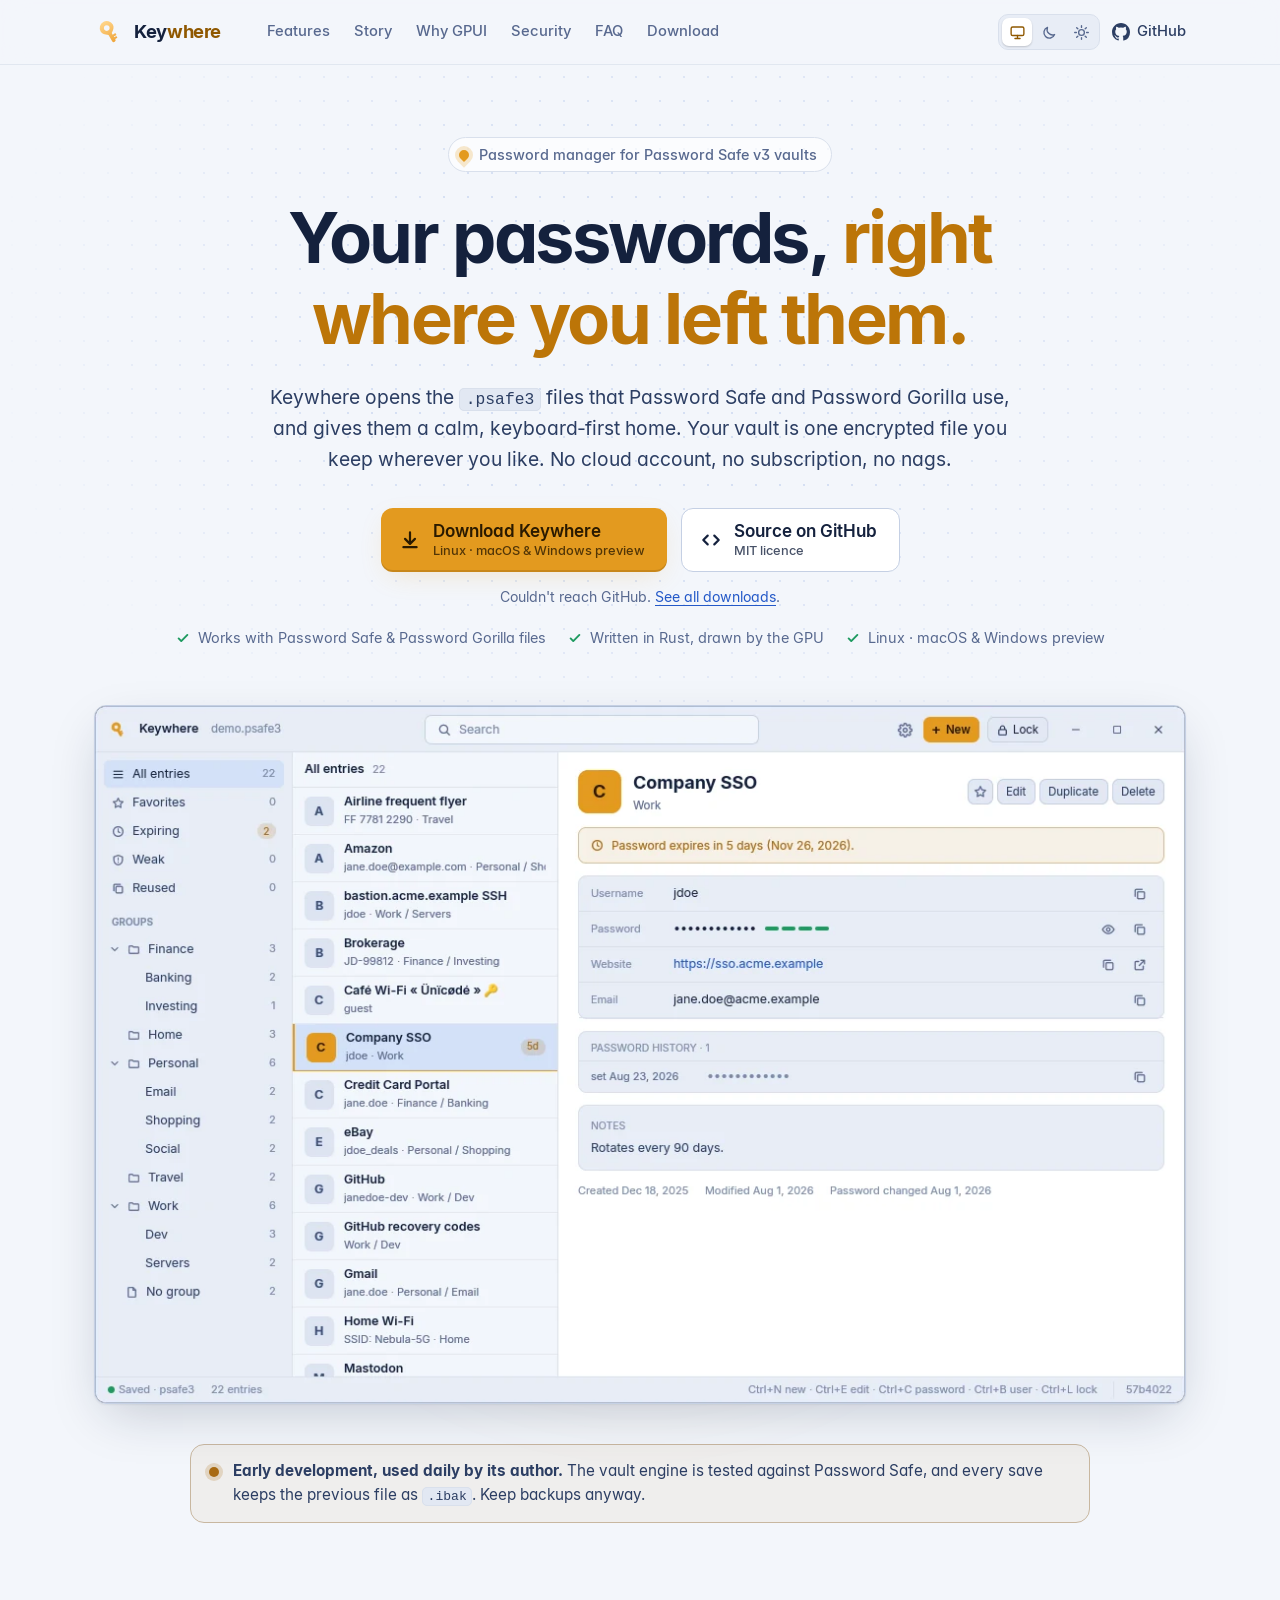
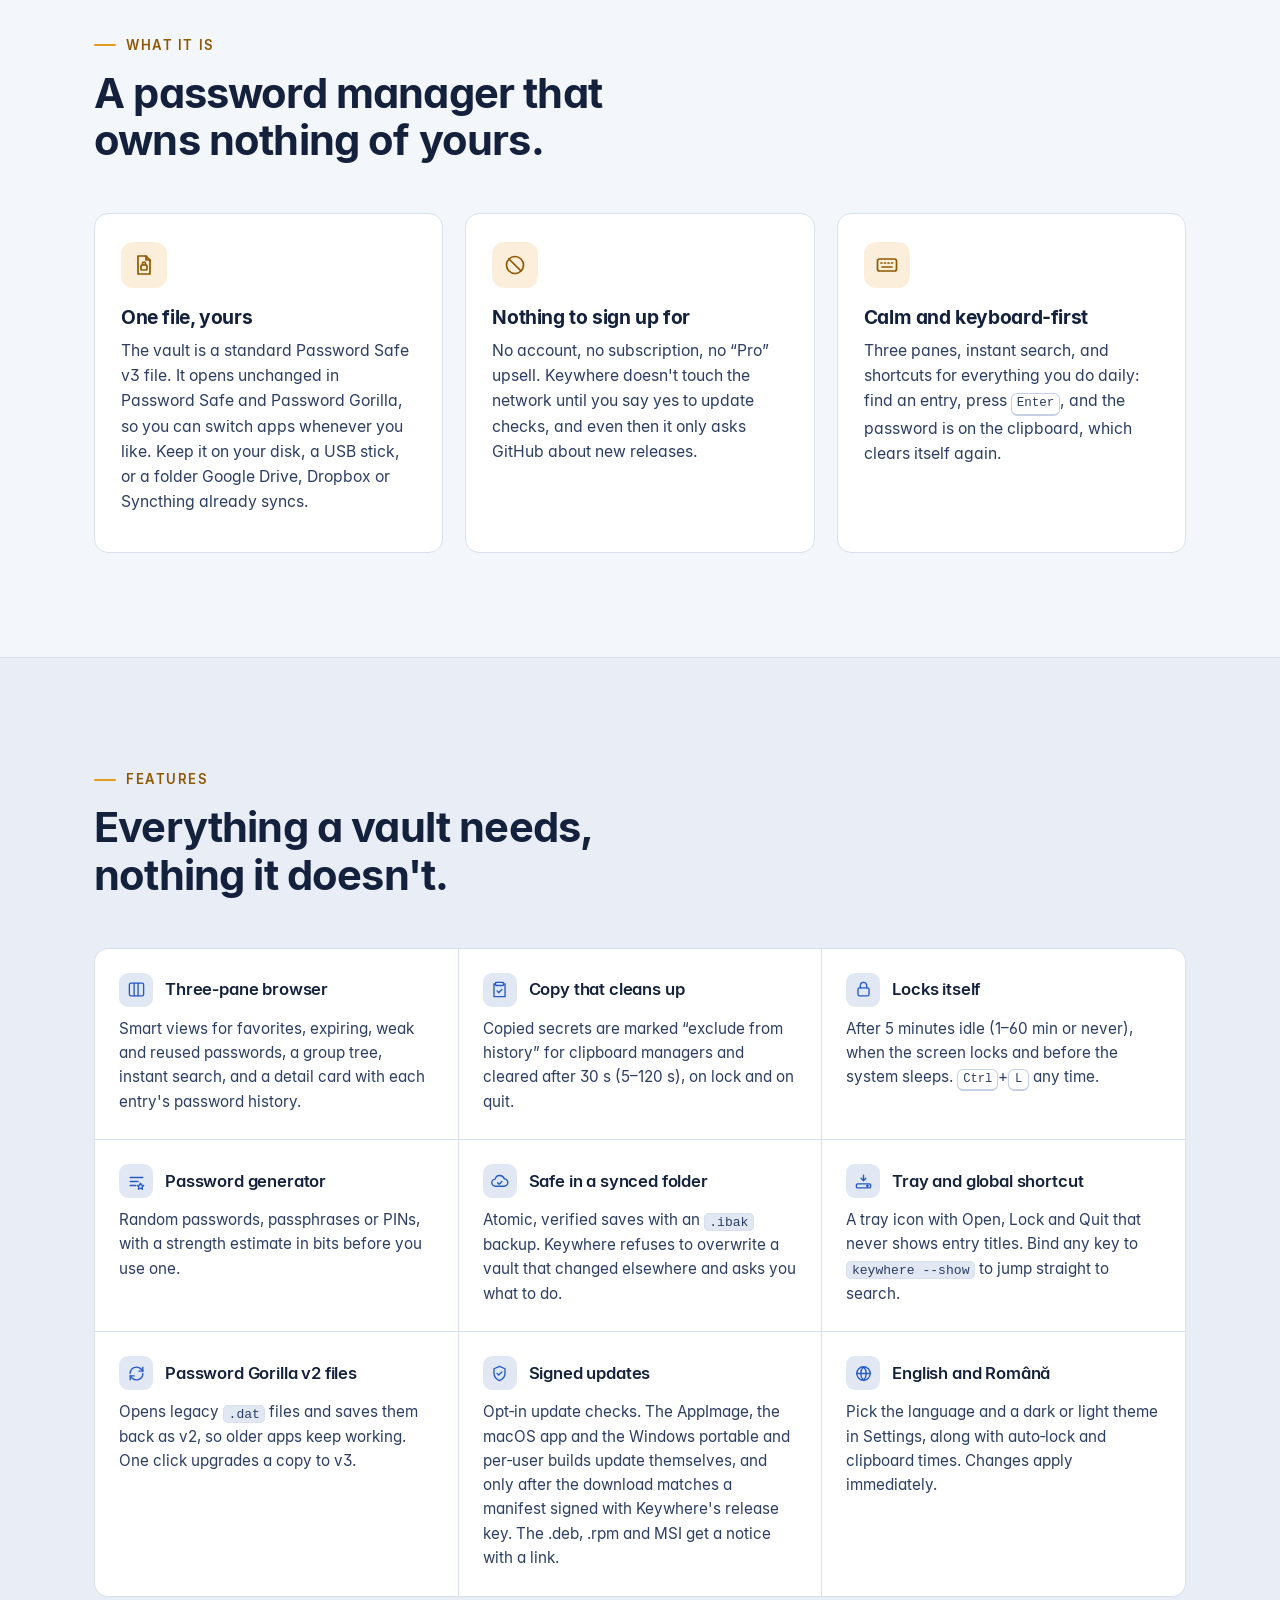
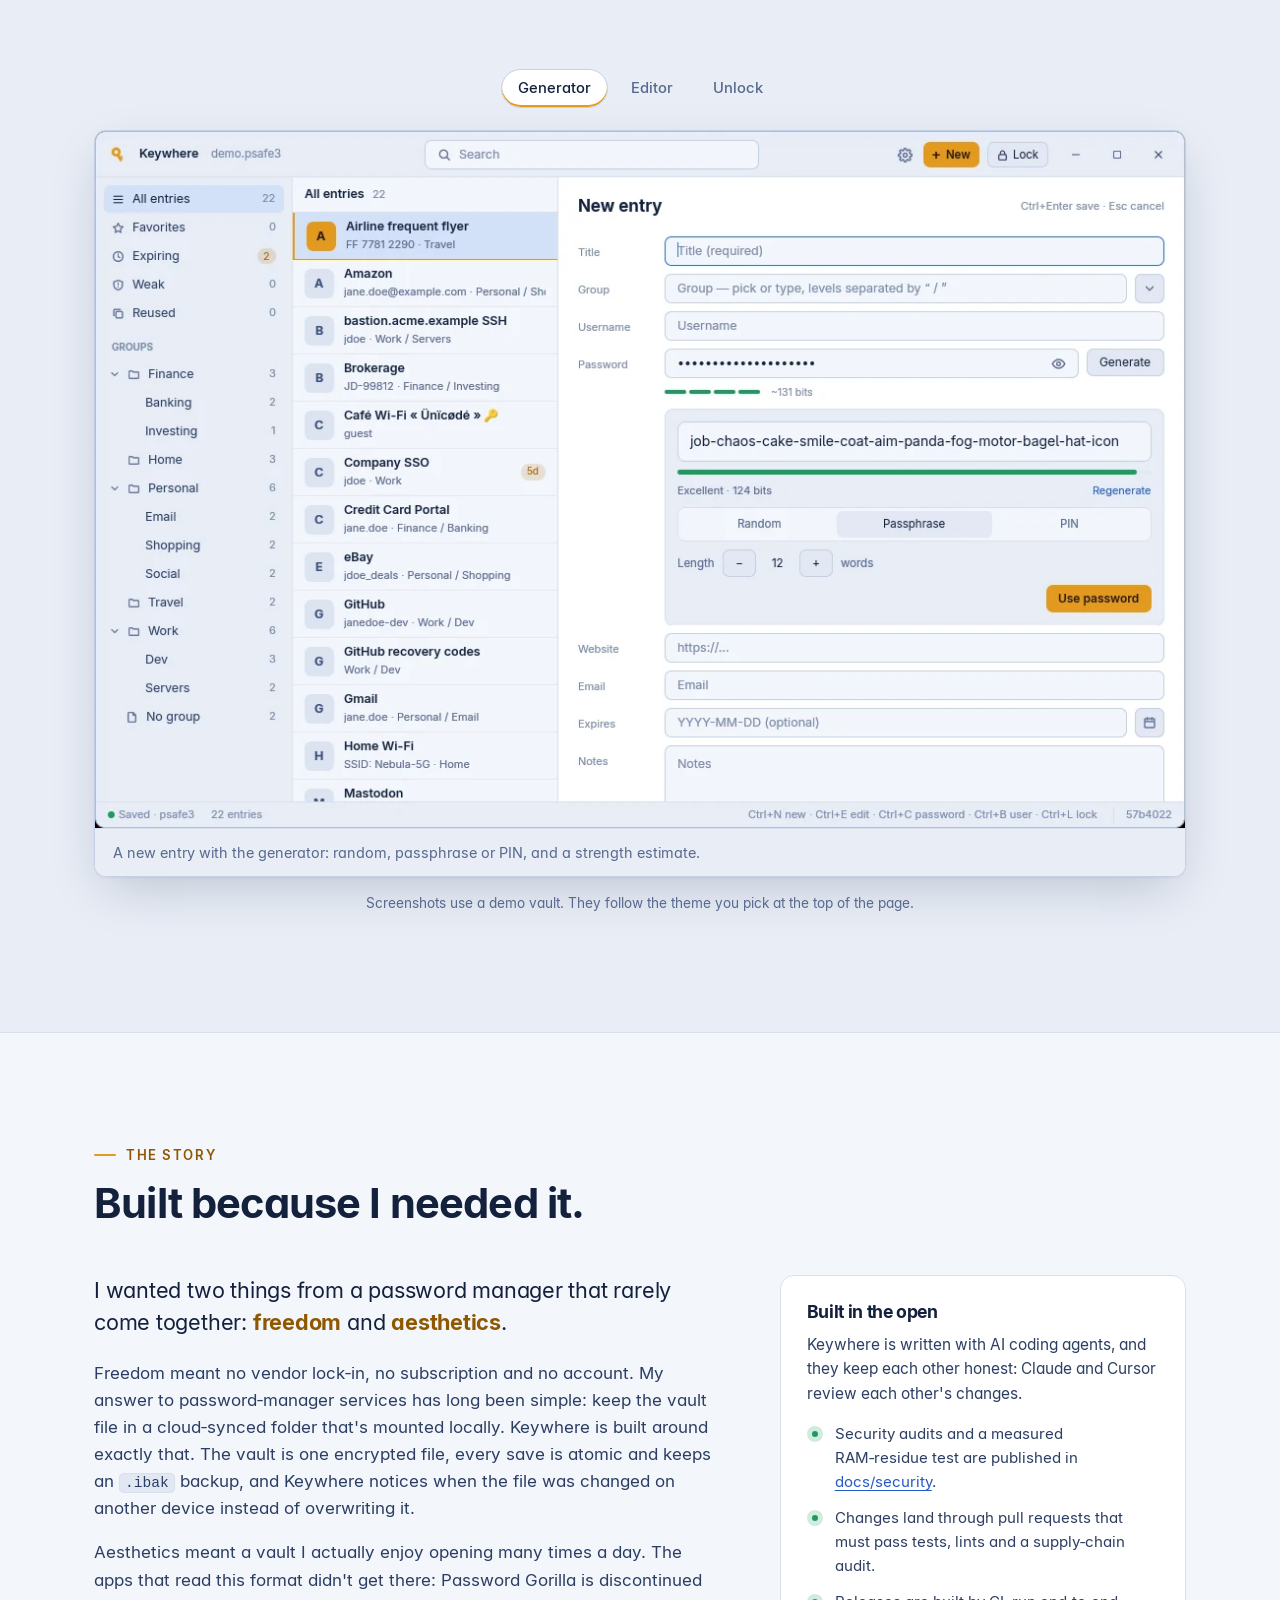
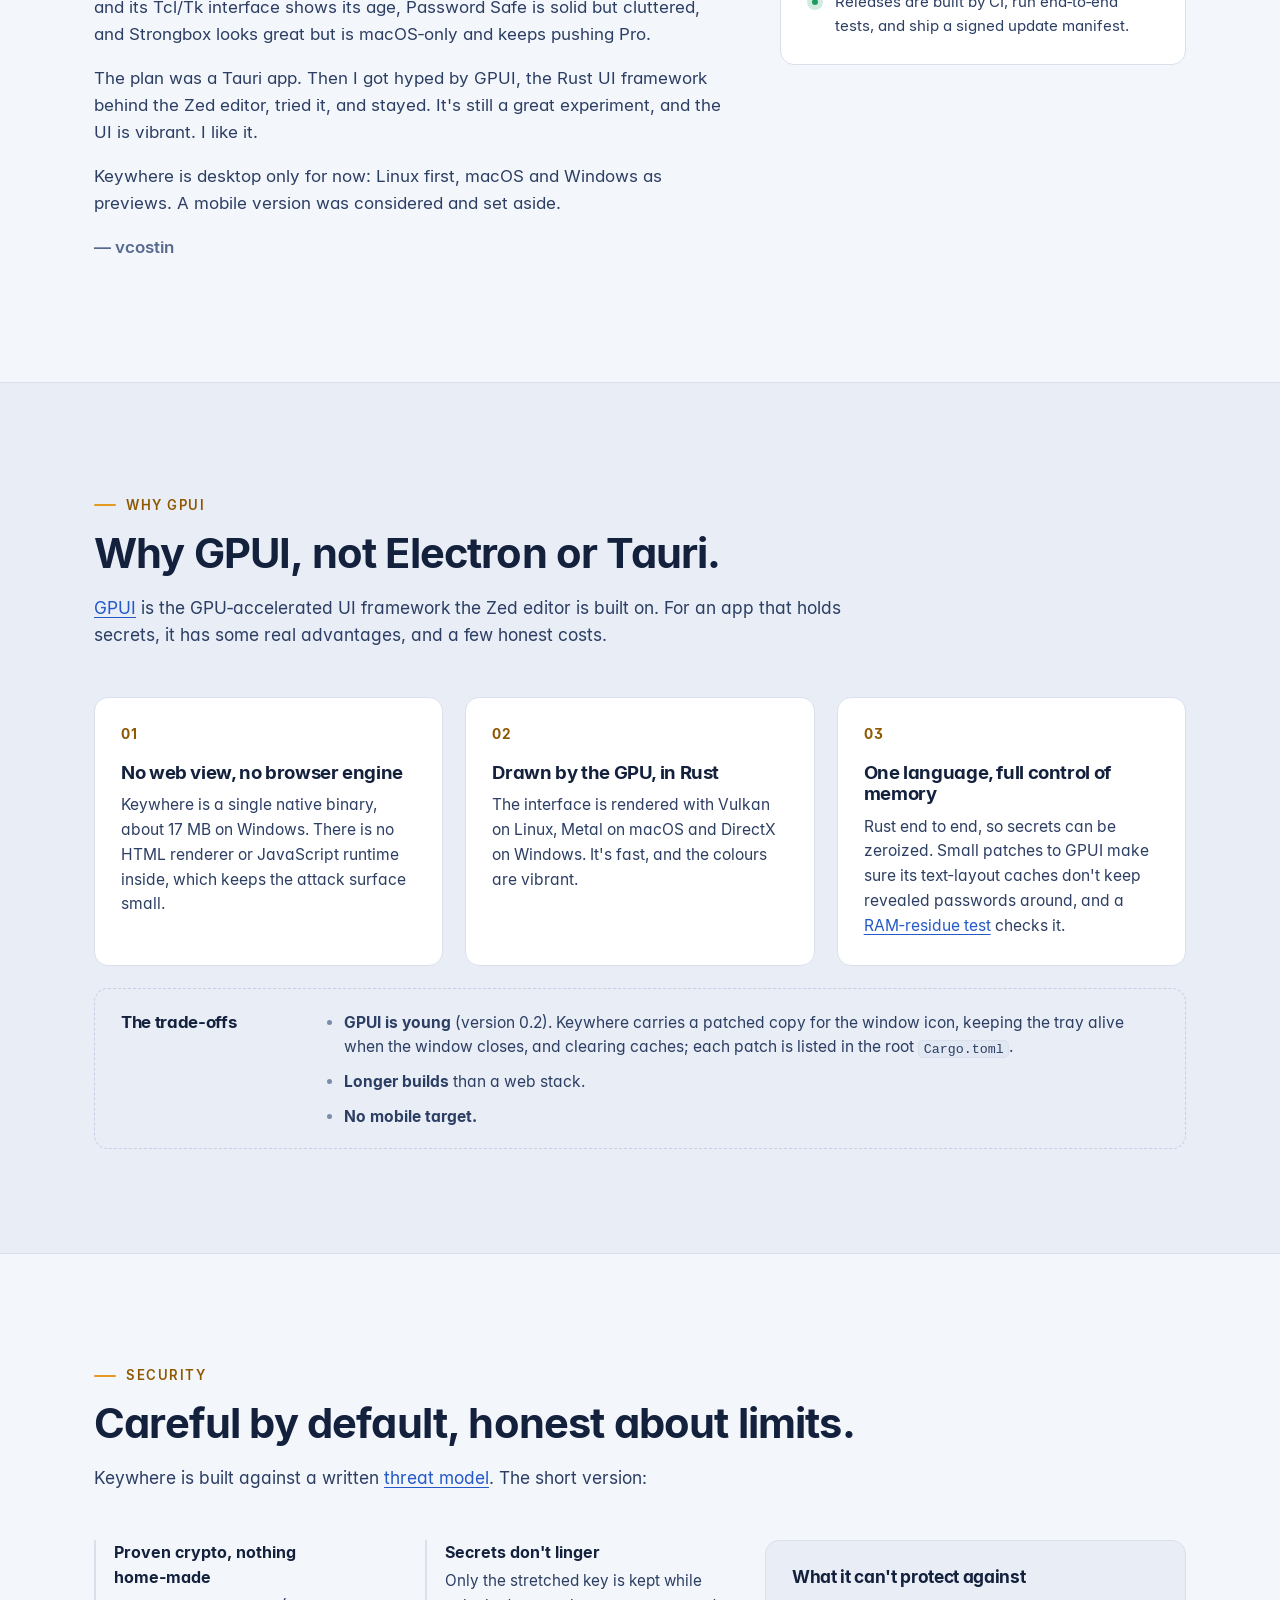
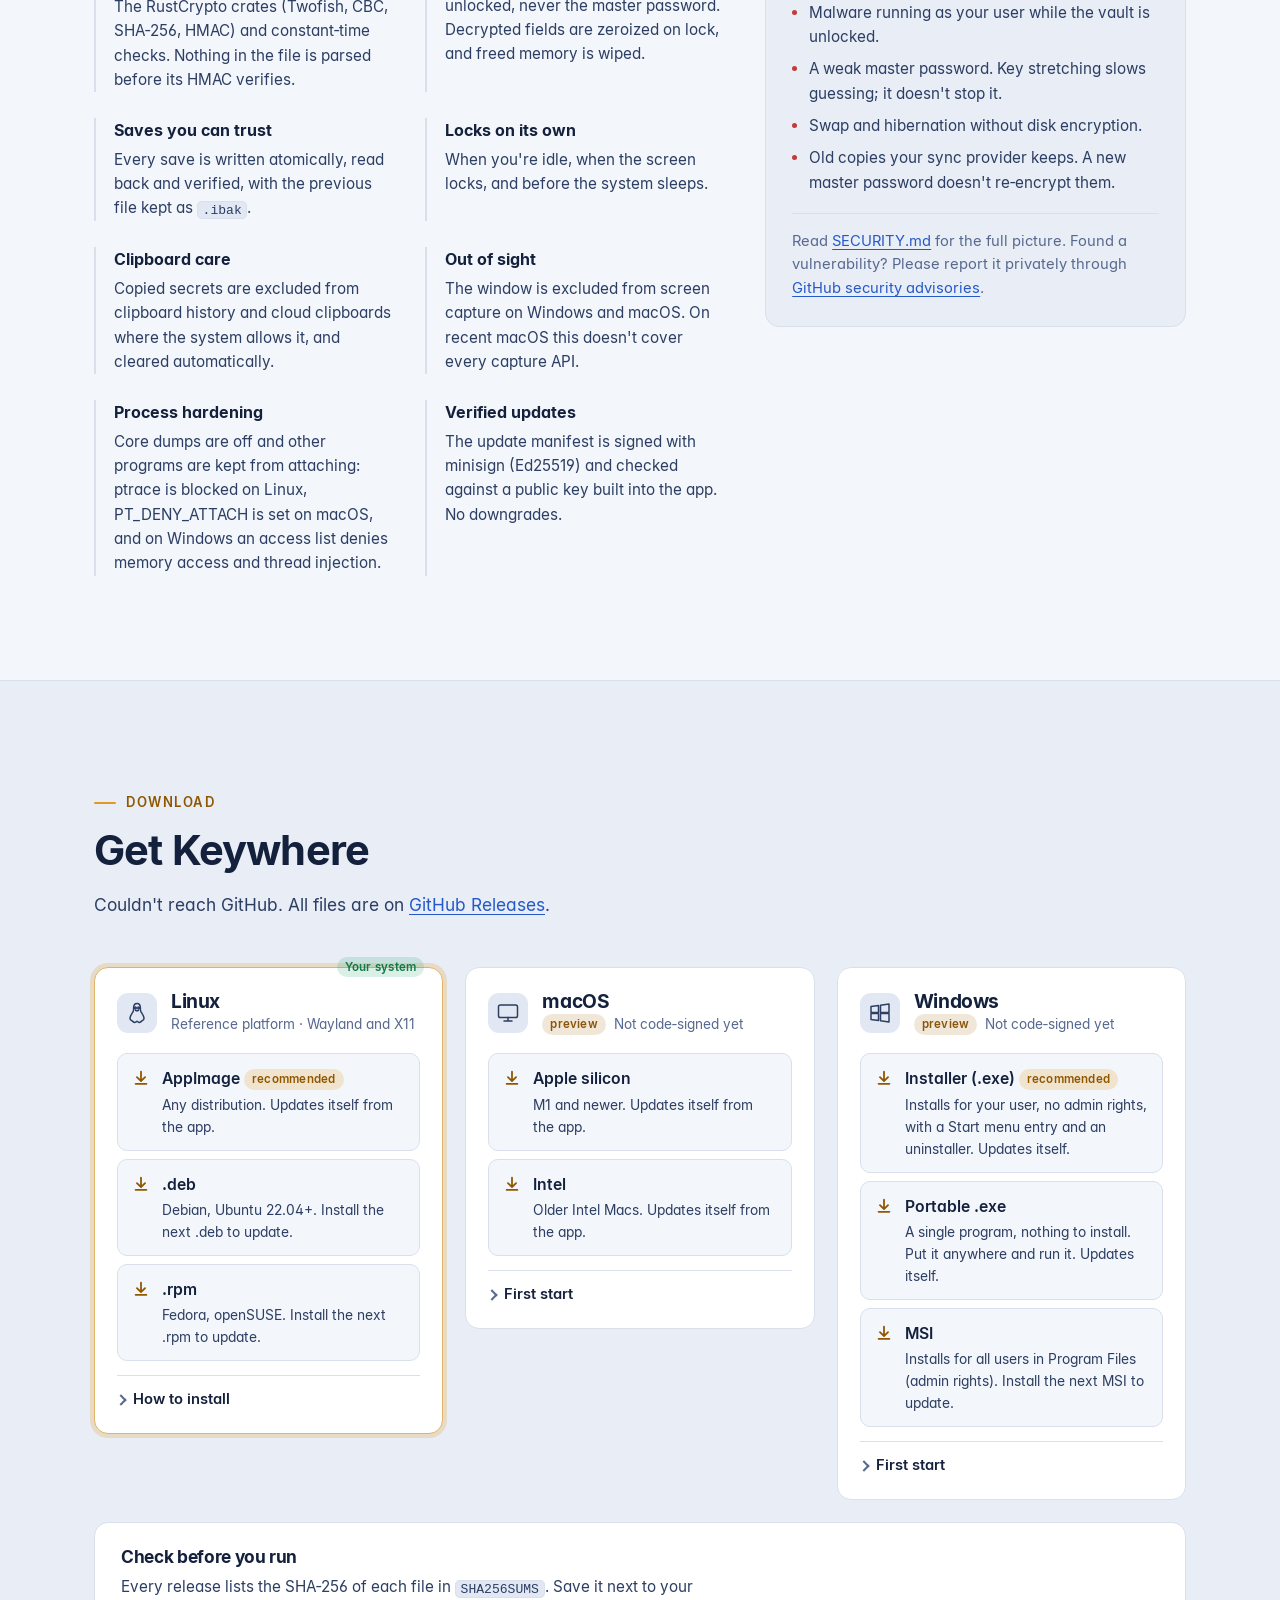
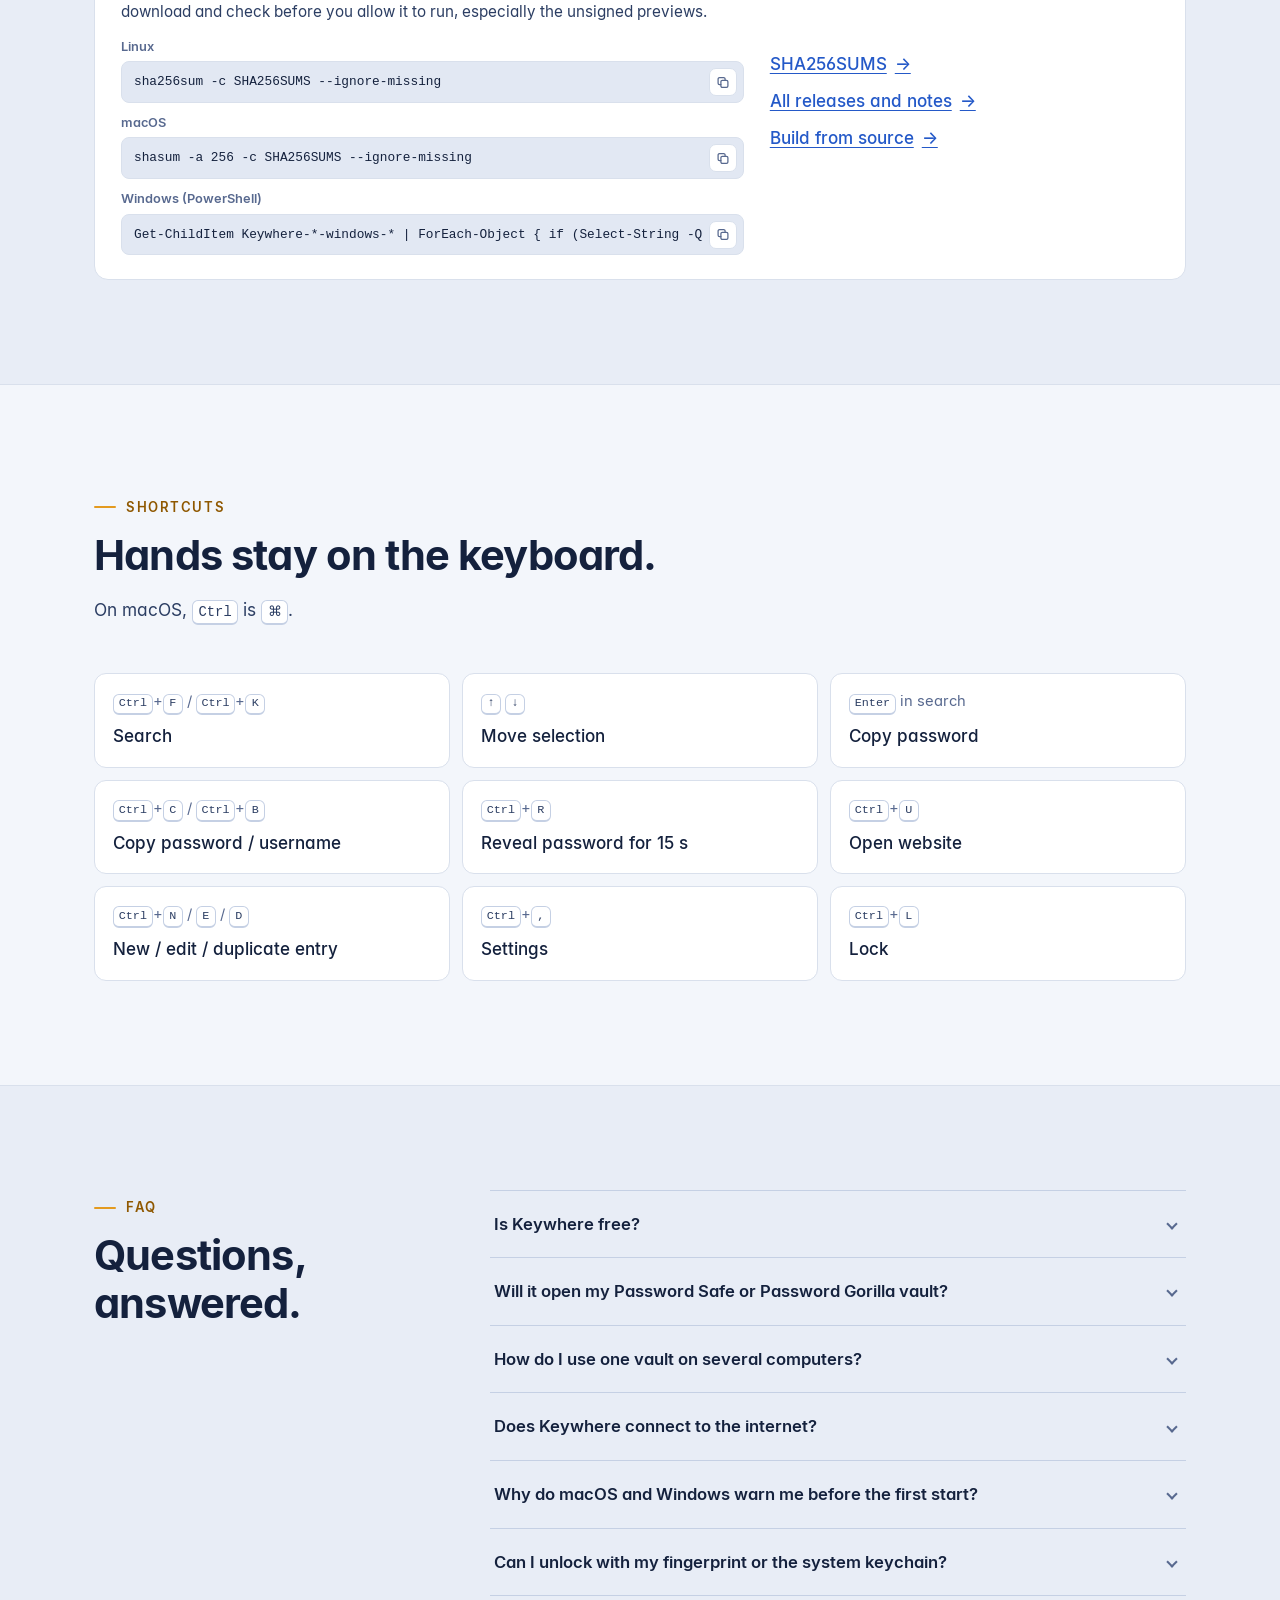
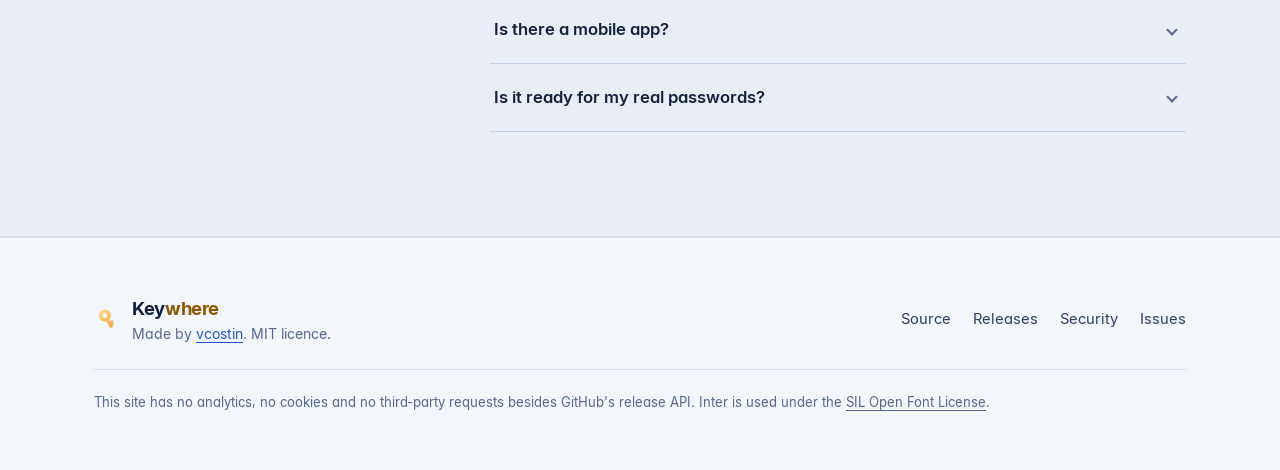
==== commit 8e2f9a55: "Website: download section fixes - Copy buttons stay pinned to the right edge; the command scrolls un" ====
--- a/website/index.html
+++ b/website/index.html
@@ -480,10 +480,15 @@
             <div class="verify-text">
               <h3>Check before you run</h3>
               <p>
-                Every release lists the SHA‑256 of each file in <code>SHA256SUMS</code>. Check a download
-                against it before you allow it to run, especially the unsigned previews.
+                Every release lists the SHA‑256 of each file in <code>SHA256SUMS</code>. Save it next to your
+                download and check before you allow it to run, especially the unsigned previews.
               </p>
+              <p class="cmd-label">Linux</p>
               <pre class="cmd"><code>sha256sum -c SHA256SUMS --ignore-missing</code></pre>
+              <p class="cmd-label">macOS</p>
+              <pre class="cmd"><code>shasum -a 256 -c SHA256SUMS --ignore-missing</code></pre>
+              <p class="cmd-label">Windows (PowerShell)</p>
+              <pre class="cmd"><code>Get-ChildItem Keywhere-*-windows-* | ForEach-Object { if (Select-String -Quiet -SimpleMatch (Get-FileHash $_.FullName).Hash SHA256SUMS) { "OK   $($_.Name)" } else { "FAIL $($_.Name)" } }</code></pre>
             </div>
             <ul class="verify-links">
               <li><a id="sums-link" href="https://github.com/vcostin/keywhere/releases/latest">SHA256SUMS</a></li>
--- a/website/styles.css
+++ b/website/styles.css
@@ -957,6 +957,7 @@
   align-items: start;
 }
 .platform {
+  position: relative;
   background: var(--panel);
   border: 1px solid var(--line);
   border-radius: var(--radius);
@@ -999,10 +1000,14 @@
   gap: 8px;
   flex-wrap: wrap;
 }
+/* Sits on the card's top border, so it never changes the header's height and the three
+   file lists stay level. Opaque, because the border runs behind it. */
 .yours-badge {
-  margin-left: auto;
-  align-self: flex-start;
+  position: absolute;
+  top: -11px;
+  right: 18px;
   white-space: nowrap;
+  background: color-mix(in srgb, var(--ok) 16%, var(--panel));
 }
 .tag {
   display: inline-block;
@@ -1182,15 +1187,19 @@
   background: var(--code-bg);
   border: 1px solid var(--line);
   border-radius: 8px;
-  padding: 10px 44px 10px 12px;
-  overflow-x: auto;
+  padding: 0;
+  overflow: hidden;
   font-size: 0.8rem;
   line-height: 1.55;
 }
+/* The code scrolls, not the pre, so the copy button stays pinned to the right edge. */
 .cmd code {
+  display: block;
+  overflow-x: auto;
   background: none;
   border: 0;
-  padding: 0;
+  margin-right: 40px; /* scroll area stops short of the copy button */
+  padding: 10px 4px 10px 12px;
   font-size: inherit;
   overflow-wrap: normal;
   white-space: pre;
@@ -1247,7 +1256,16 @@
   margin-bottom: 12px;
 }
 .verify .cmd {
-  margin: 0;
+  margin: 0 0 10px;
+}
+.verify .cmd:last-child {
+  margin-bottom: 0;
+}
+.verify .cmd-label {
+  margin: 0 0 4px;
+  font-size: 0.8rem;
+  font-weight: 600;
+  color: var(--muted);
 }
 .verify-links {
   list-style: none;
@@ -1444,6 +1462,10 @@
   }
   .platforms {
     max-width: 620px;
+  }
+  /* One column: the visitor's own platform comes first. */
+  .platform.is-yours {
+    order: -1;
   }
 }
 
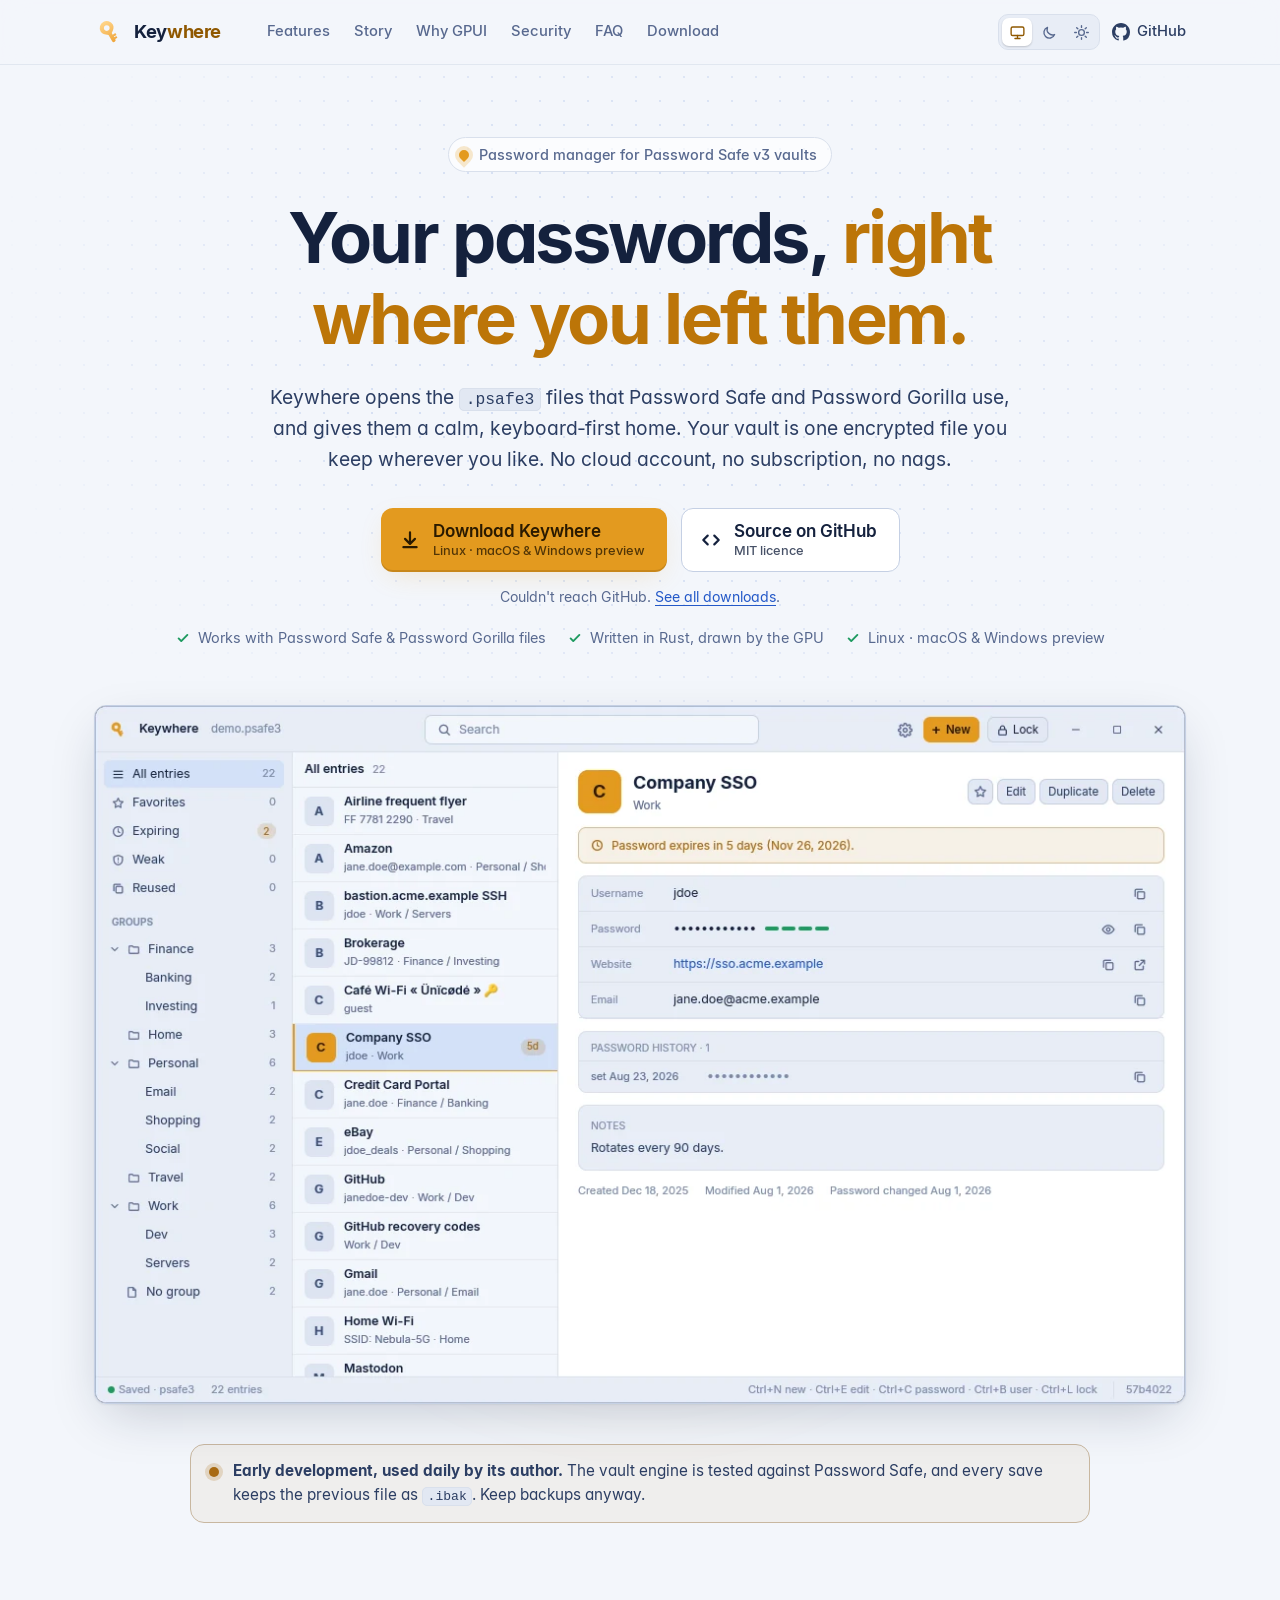
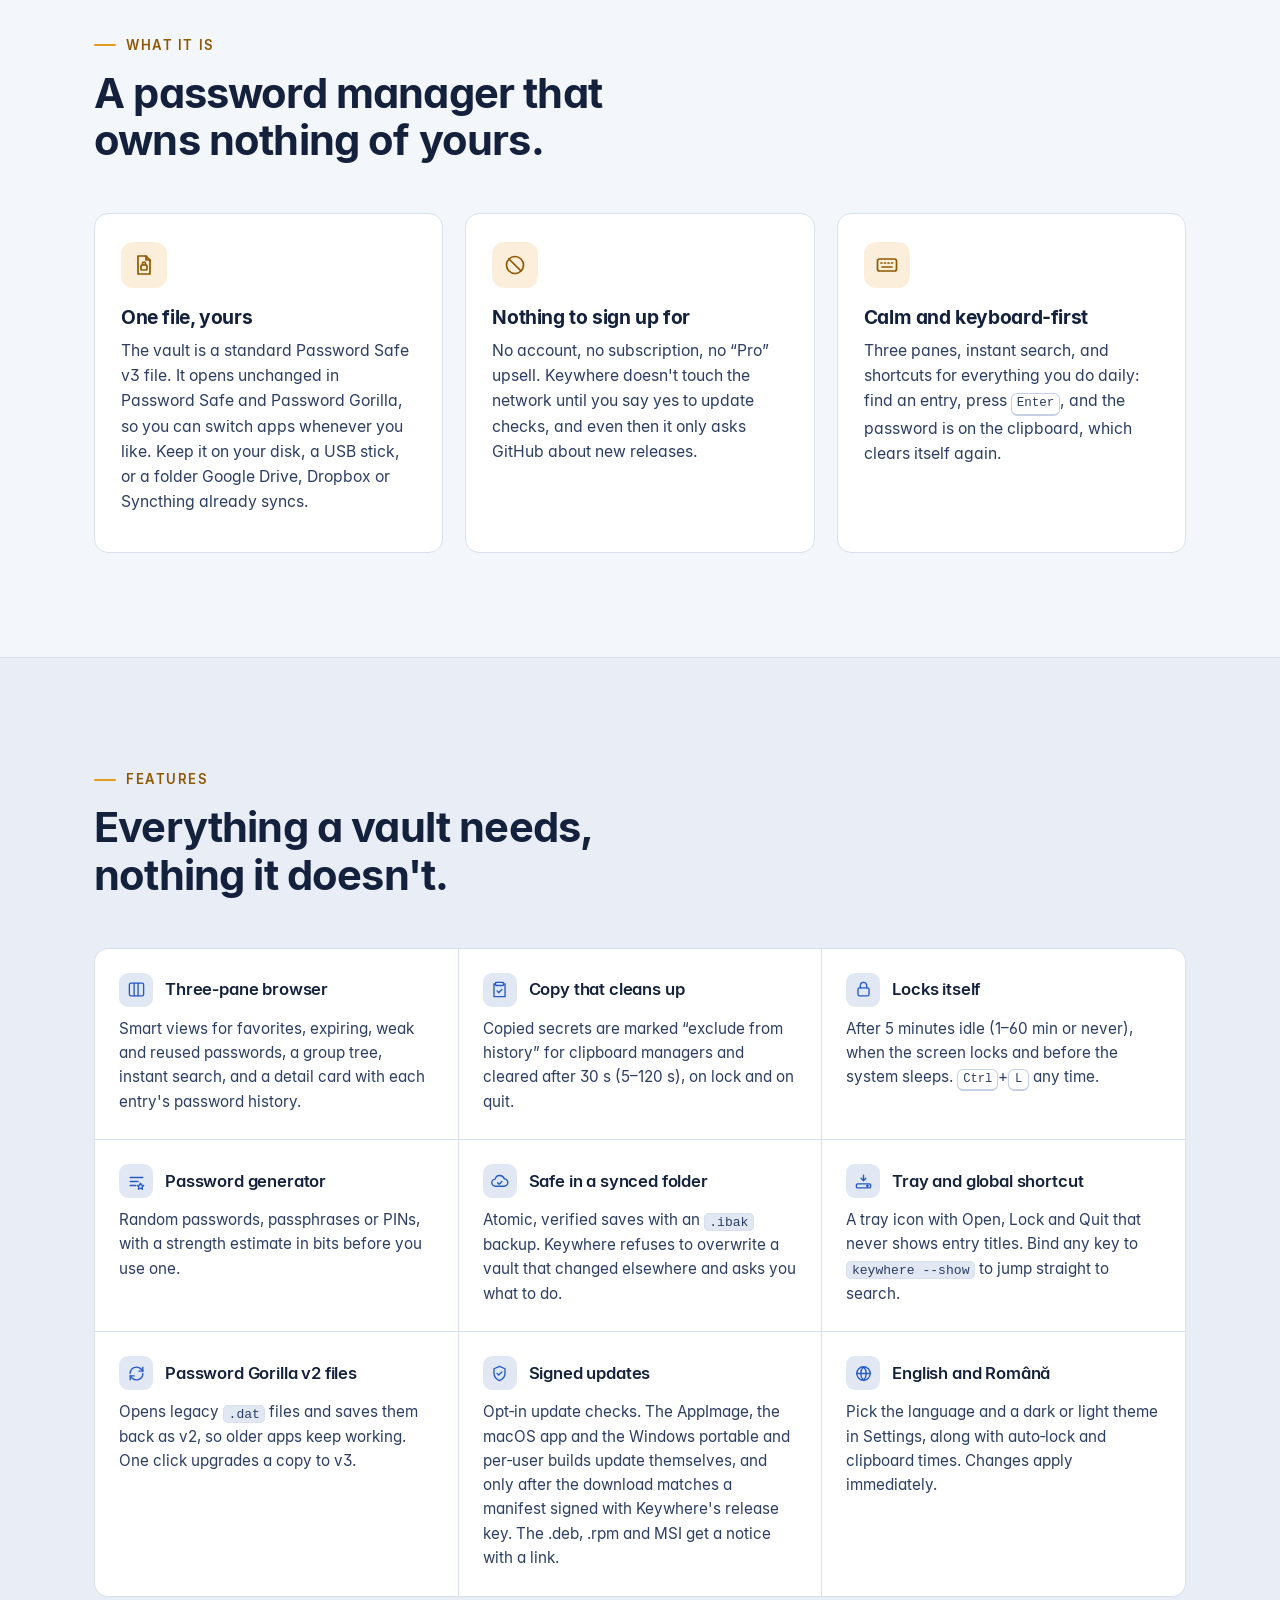
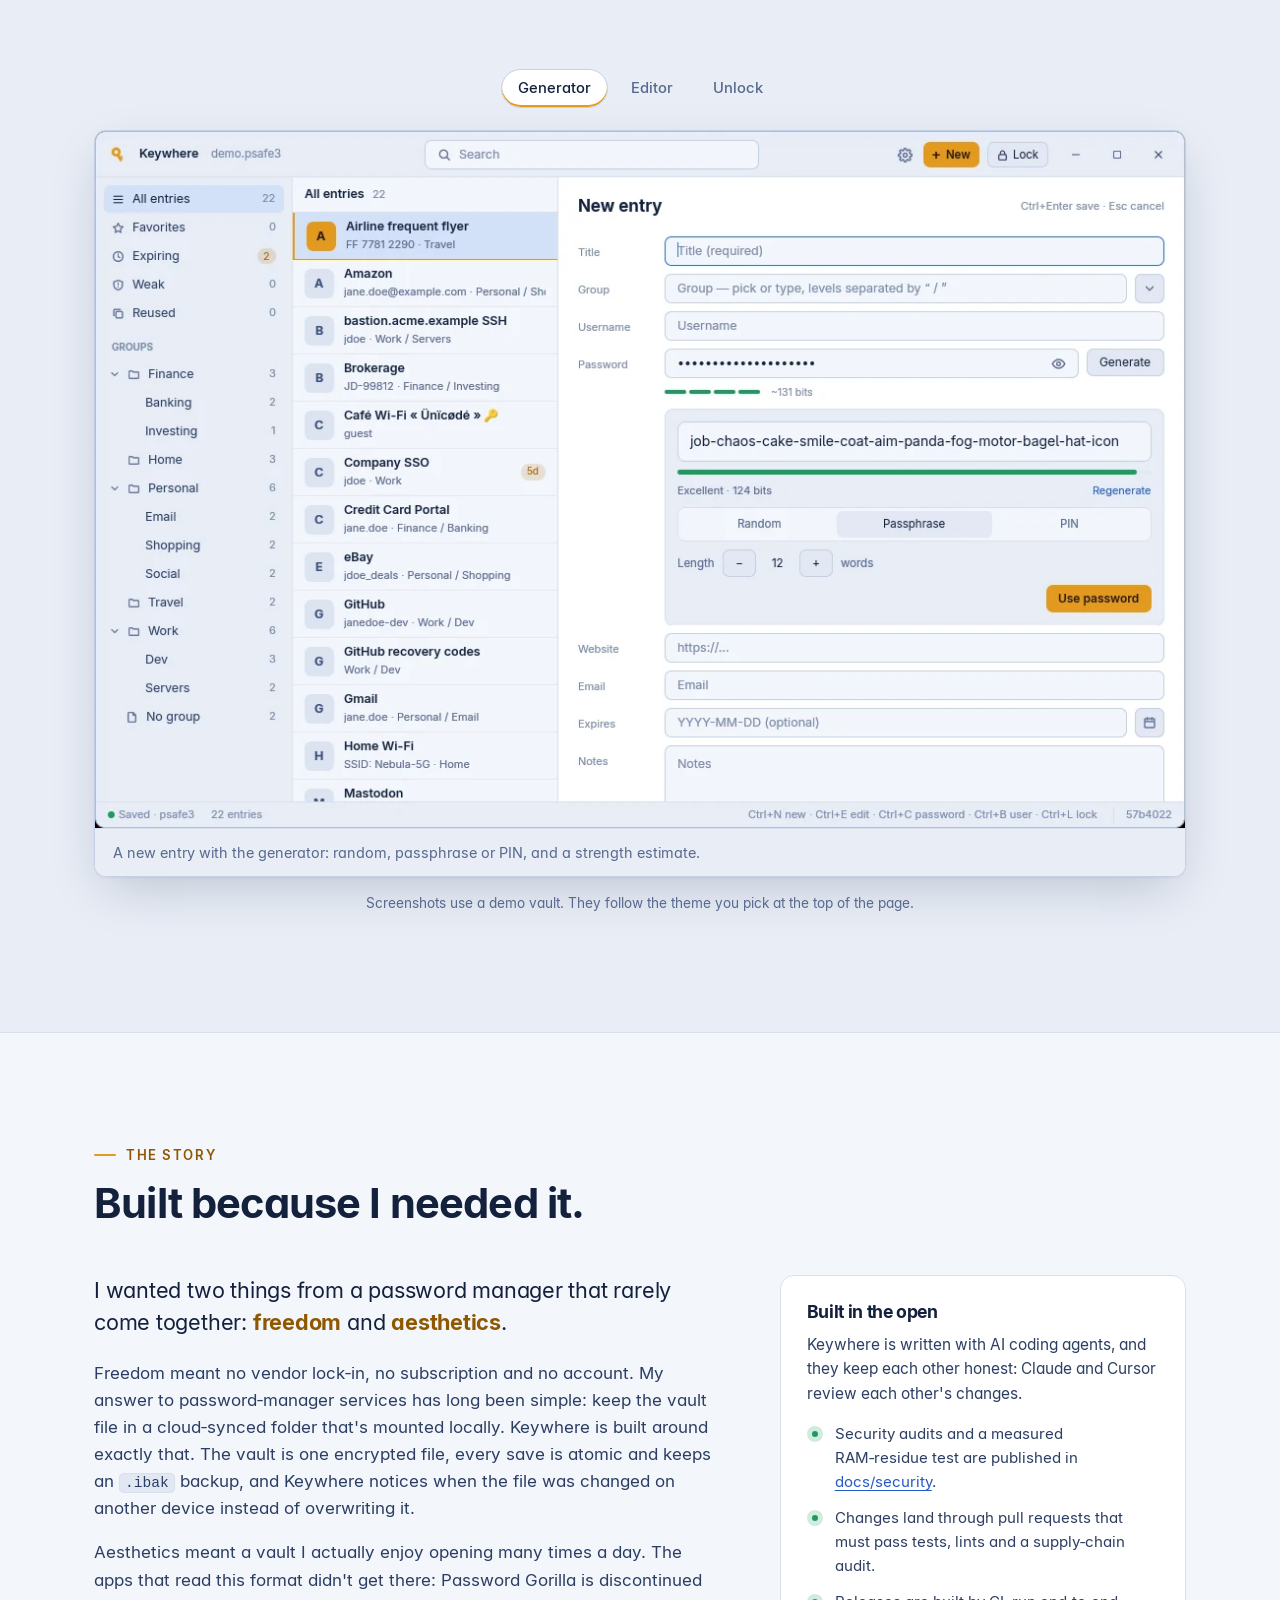
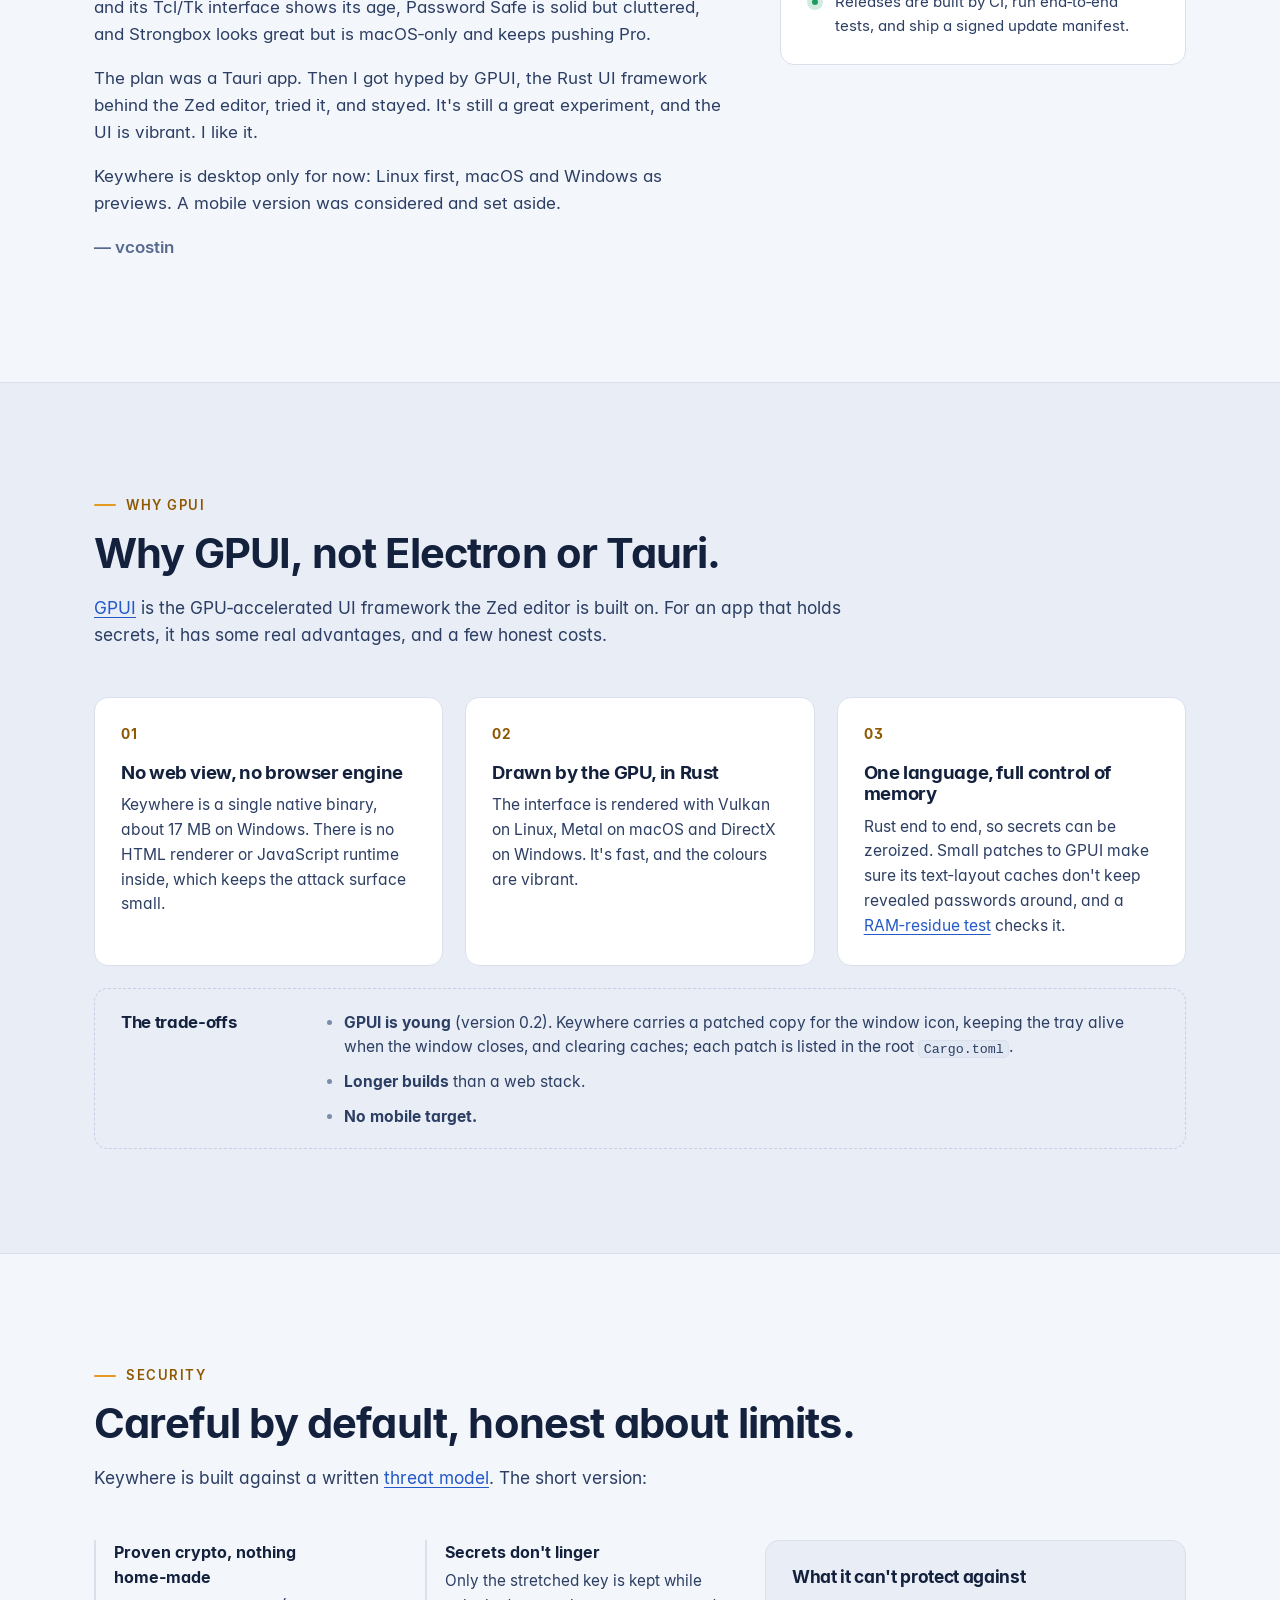
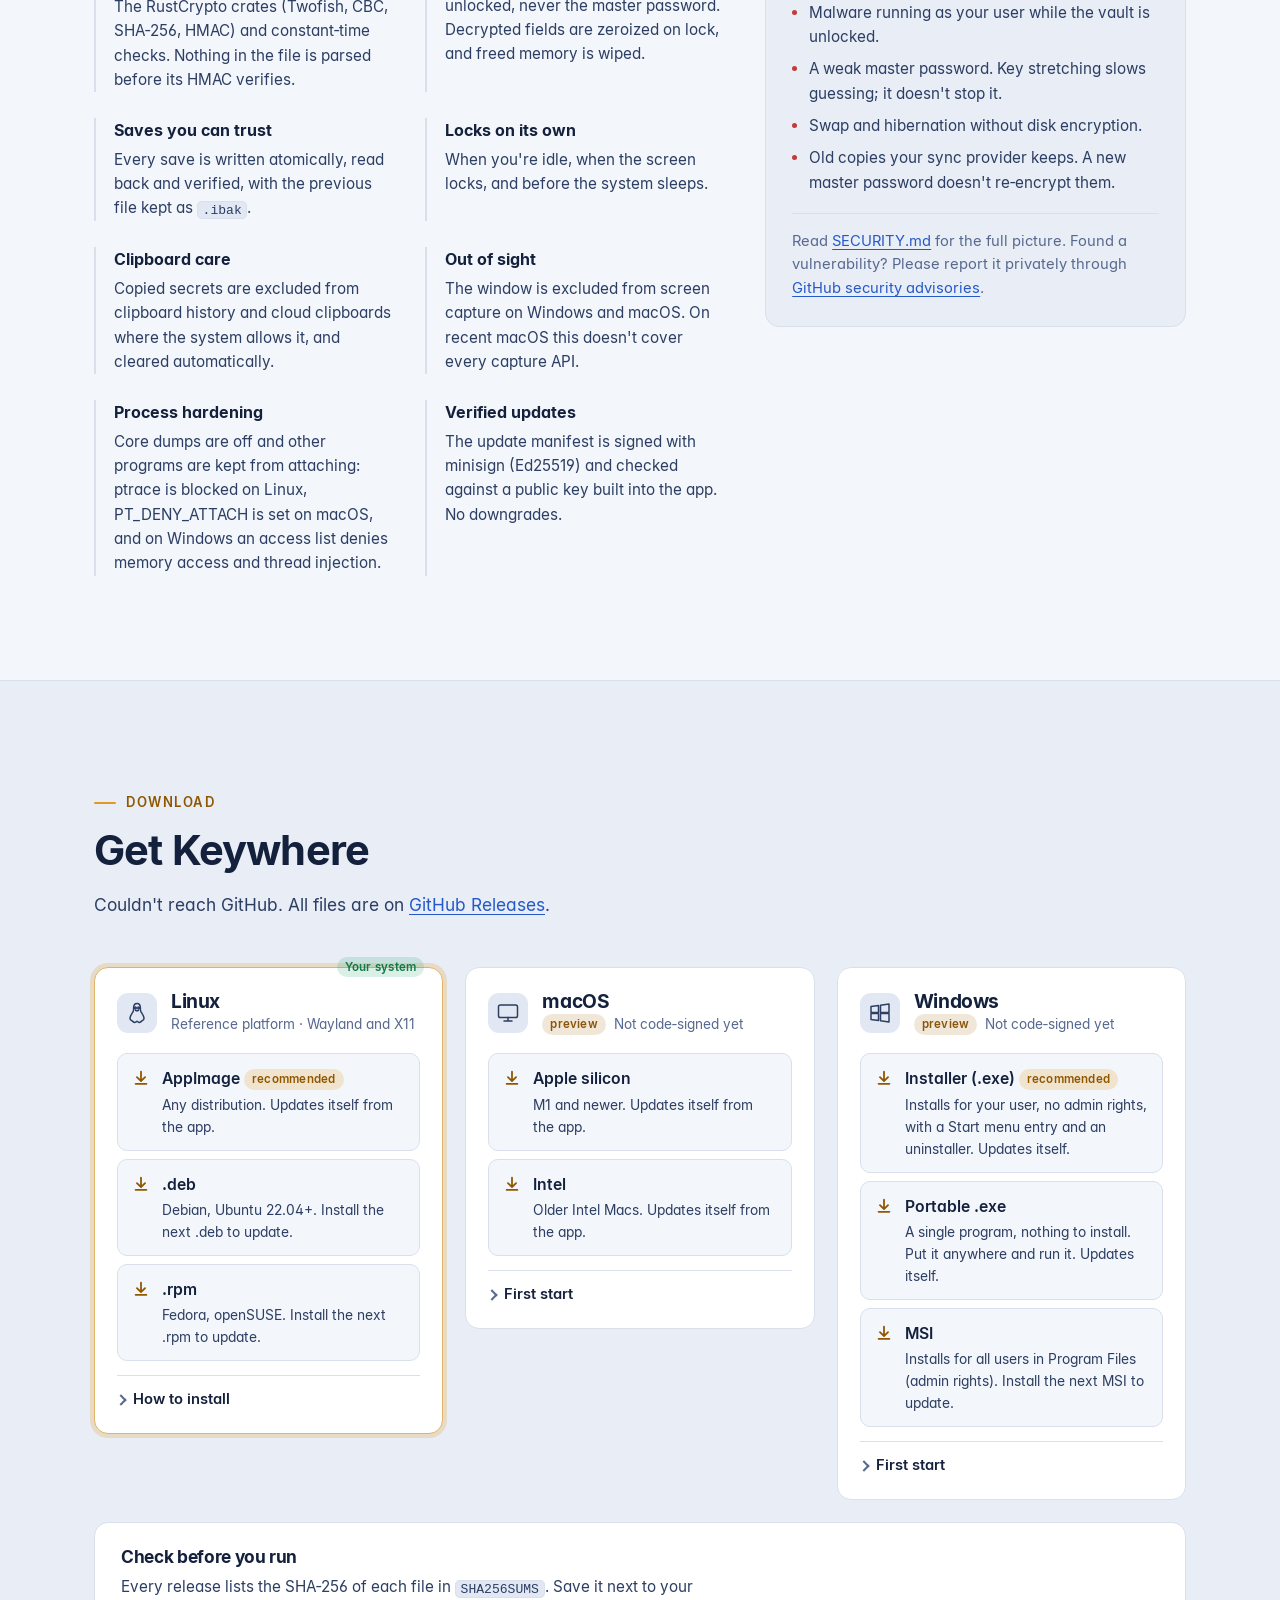
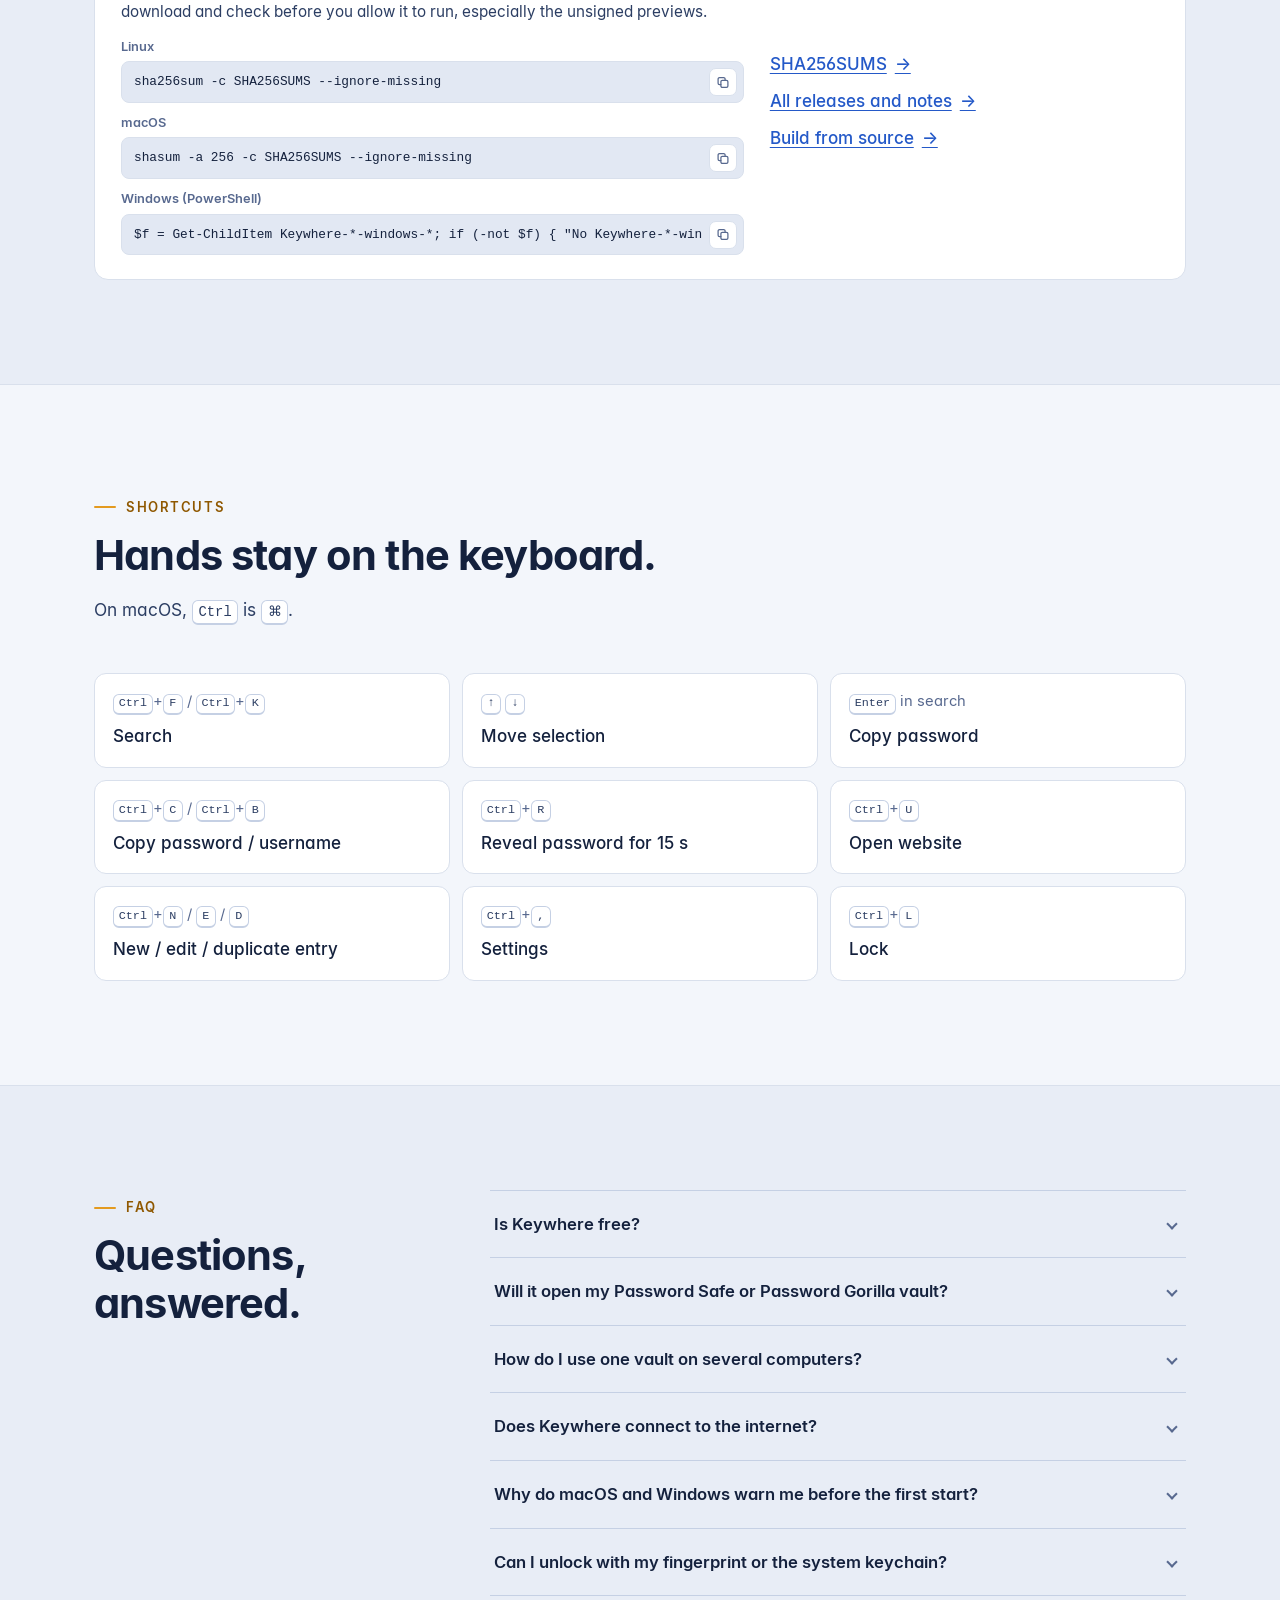
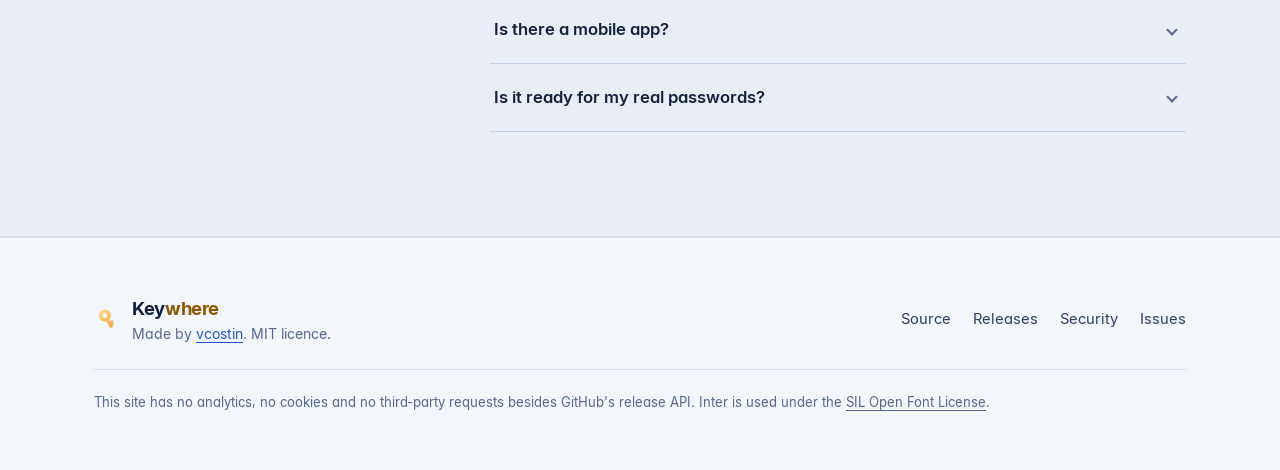
==== commit e7631c6d: "Website: reorder platform cards in the DOM; PowerShell check reports when no file is found Co-Author" ====
--- a/website/index.html
+++ b/website/index.html
@@ -488,7 +488,7 @@
               <p class="cmd-label">macOS</p>
               <pre class="cmd"><code>shasum -a 256 -c SHA256SUMS --ignore-missing</code></pre>
               <p class="cmd-label">Windows (PowerShell)</p>
-              <pre class="cmd"><code>Get-ChildItem Keywhere-*-windows-* | ForEach-Object { if (Select-String -Quiet -SimpleMatch (Get-FileHash $_.FullName).Hash SHA256SUMS) { "OK   $($_.Name)" } else { "FAIL $($_.Name)" } }</code></pre>
+              <pre class="cmd"><code>$f = Get-ChildItem Keywhere-*-windows-*; if (-not $f) { "No Keywhere-*-windows-* file in this folder" }; foreach ($x in $f) { if (Select-String -Quiet -SimpleMatch (Get-FileHash $x.FullName).Hash SHA256SUMS) { "OK   $($x.Name)" } else { "FAIL $($x.Name)" } }</code></pre>
             </div>
             <ul class="verify-links">
               <li><a id="sums-link" href="https://github.com/vcostin/keywhere/releases/latest">SHA256SUMS</a></li>
--- a/website/styles.css
+++ b/website/styles.css
@@ -1463,10 +1463,6 @@
   .platforms {
     max-width: 620px;
   }
-  /* One column: the visitor's own platform comes first. */
-  .platform.is-yours {
-    order: -1;
-  }
 }
 
 @media (max-width: 640px) {
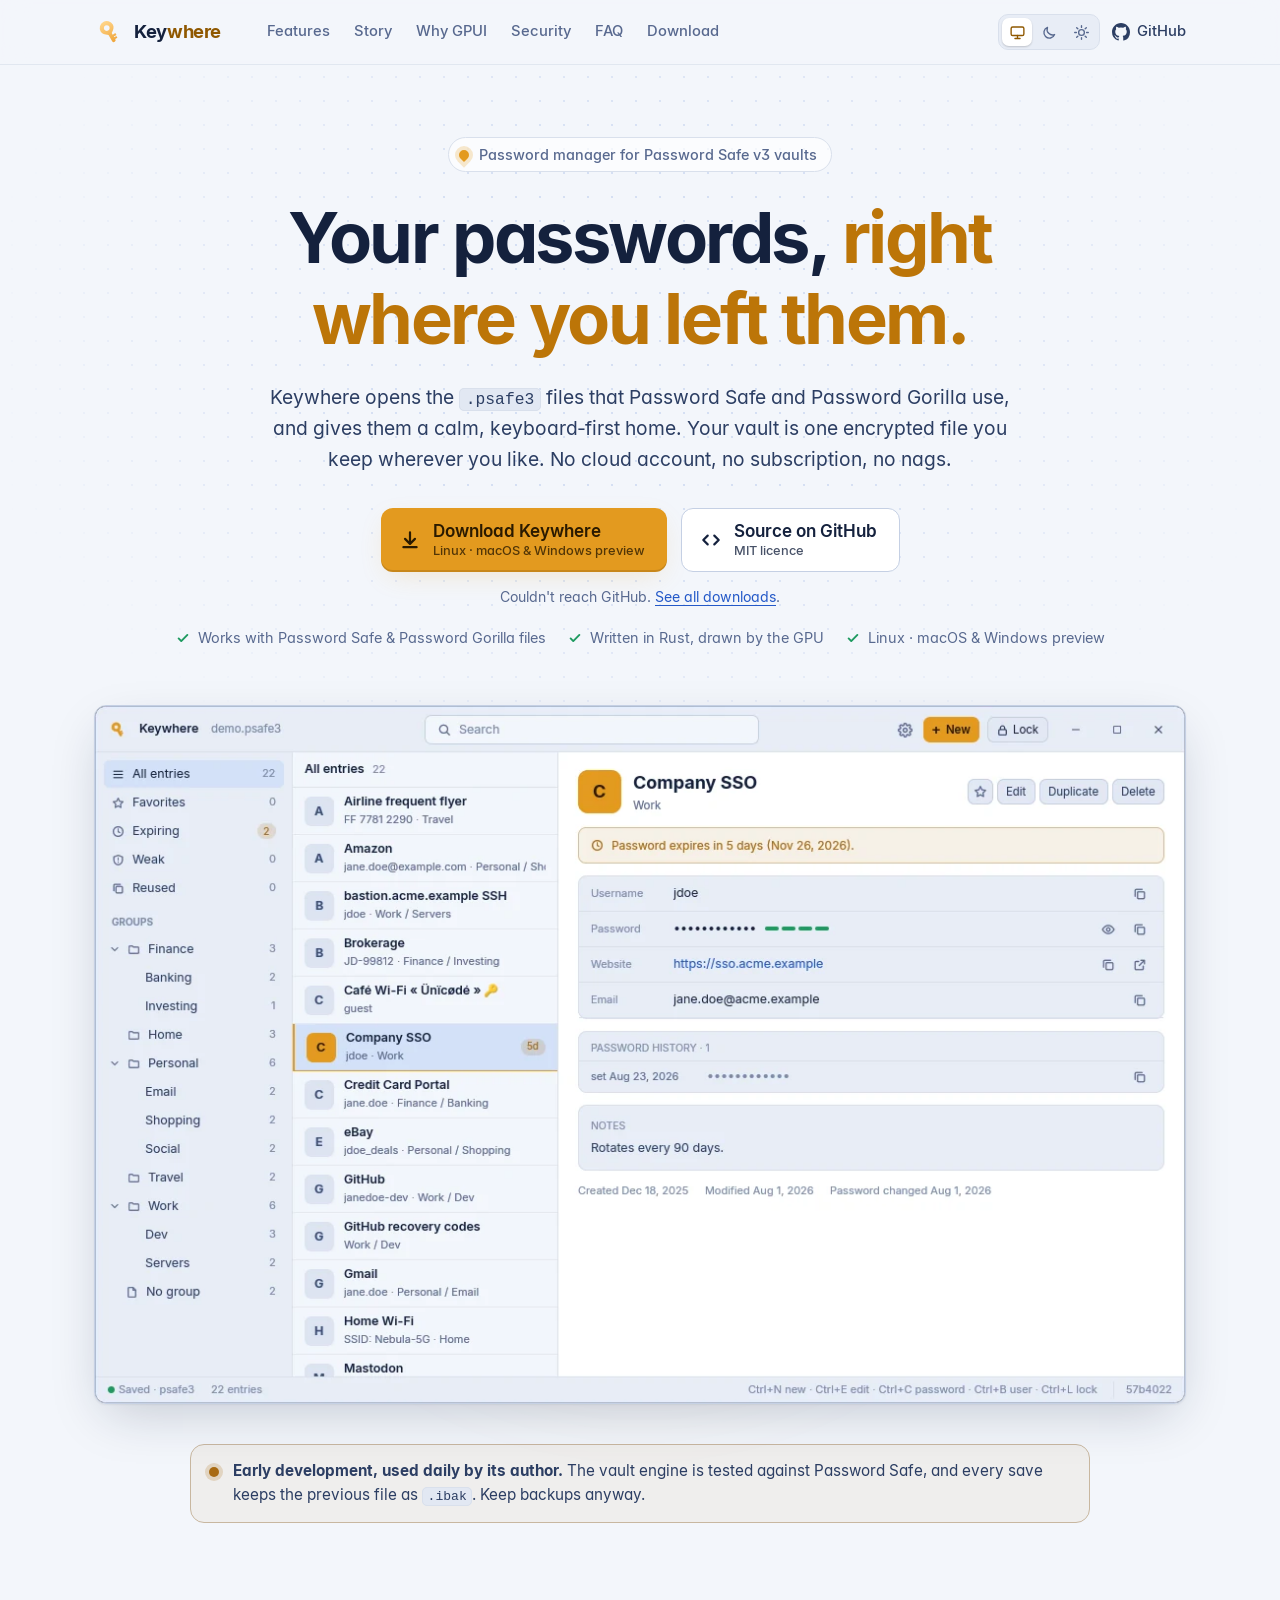
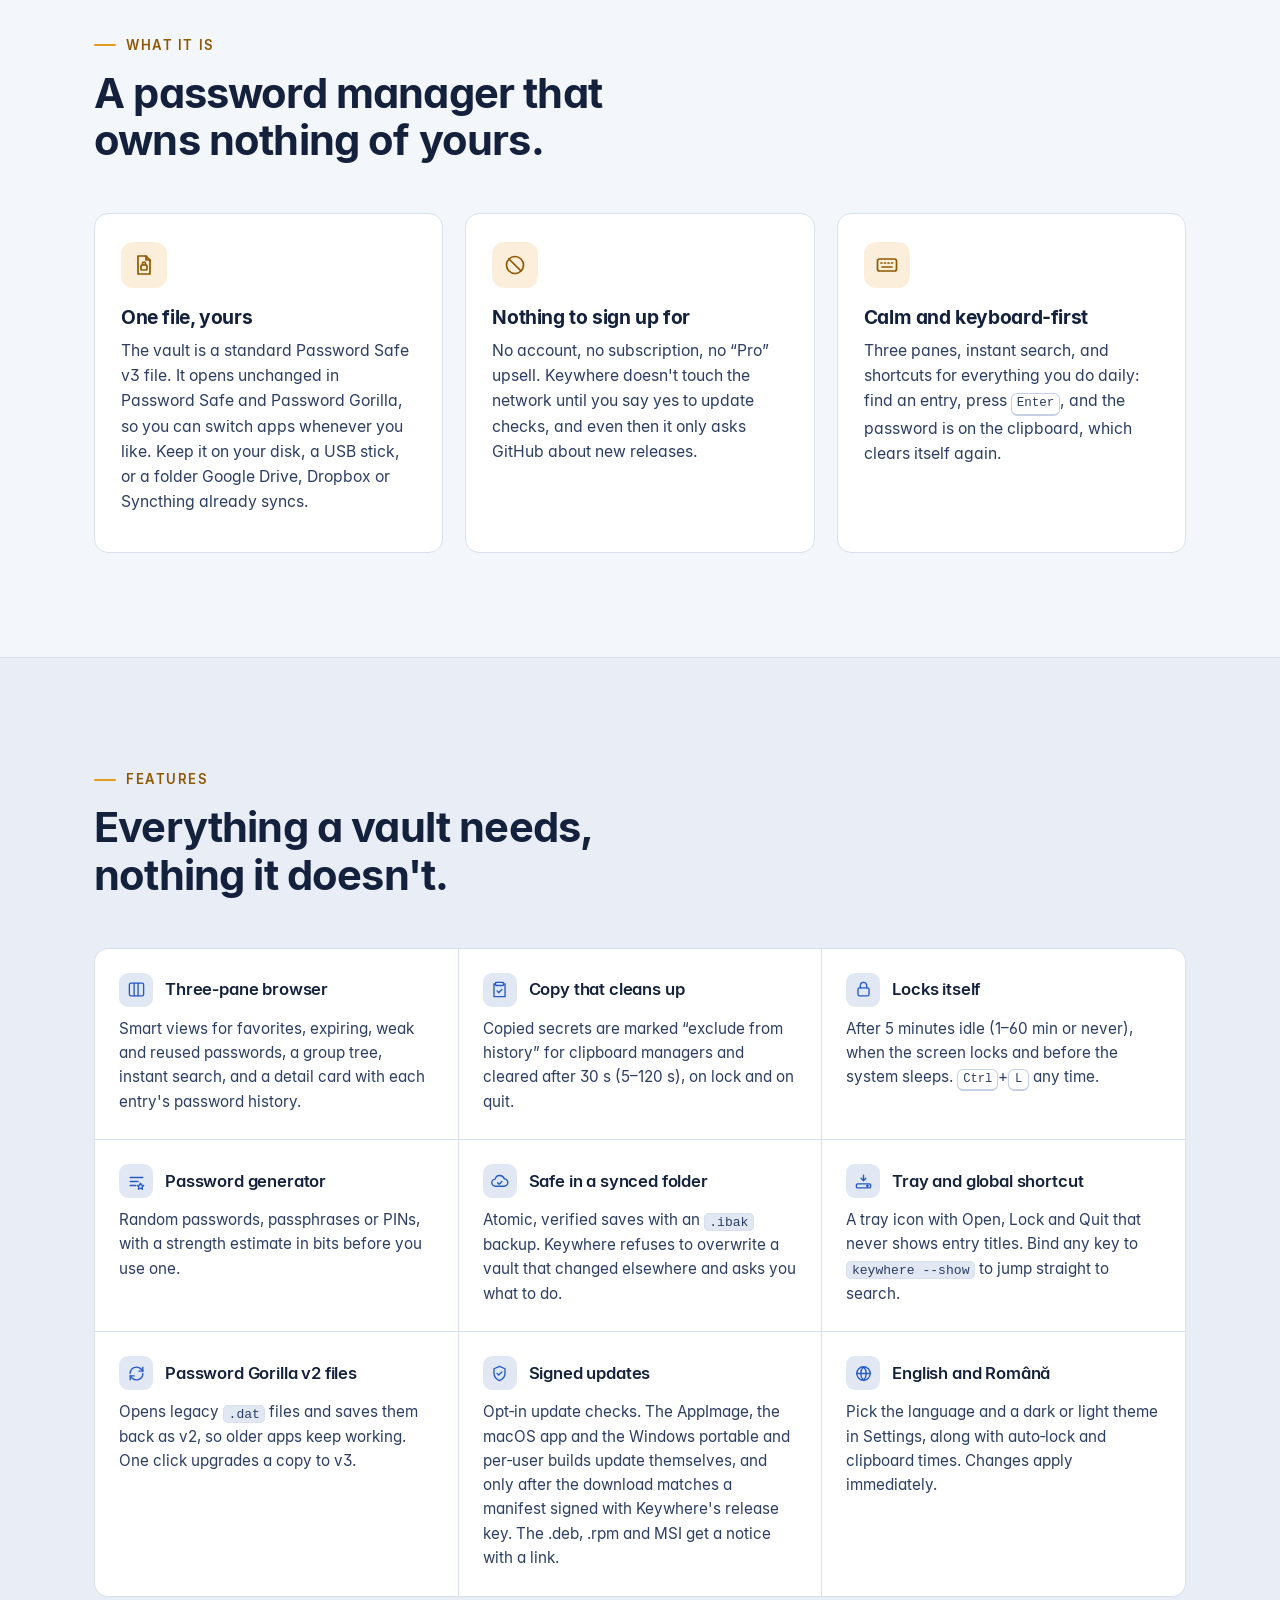
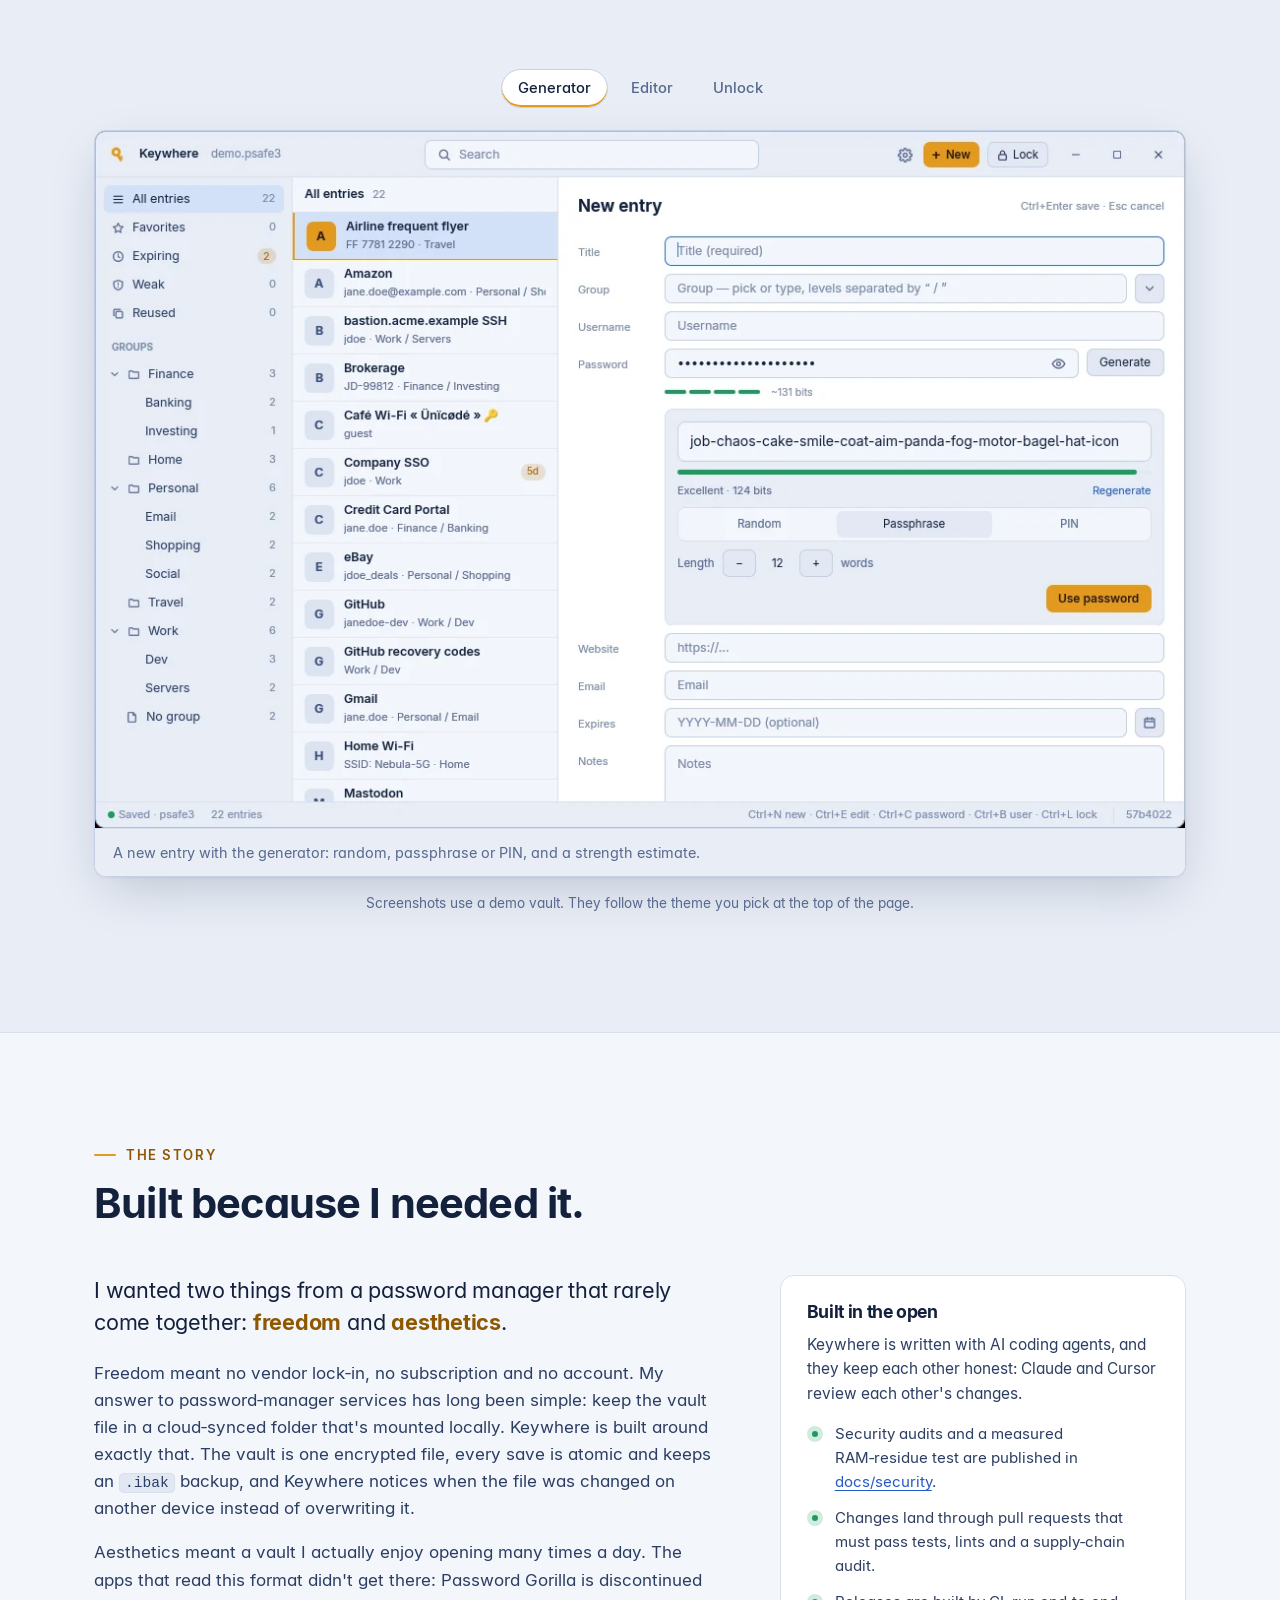
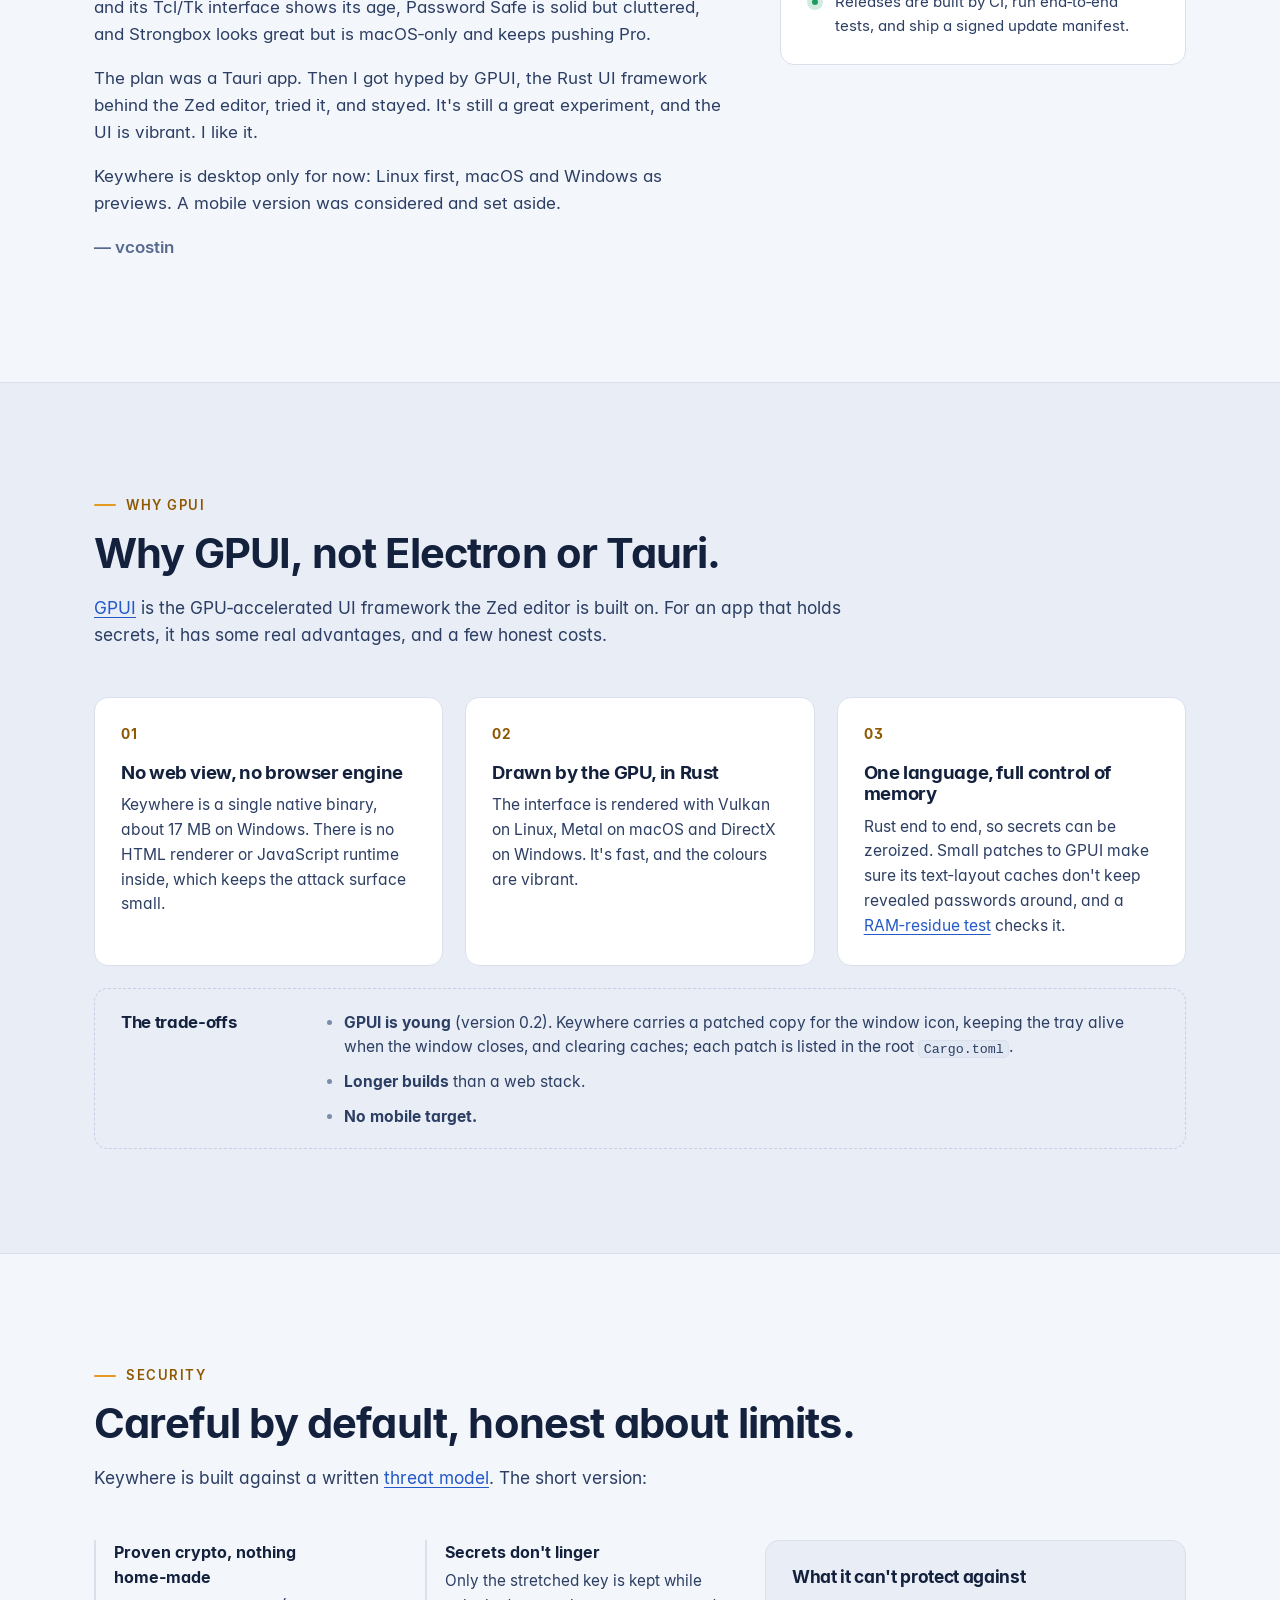
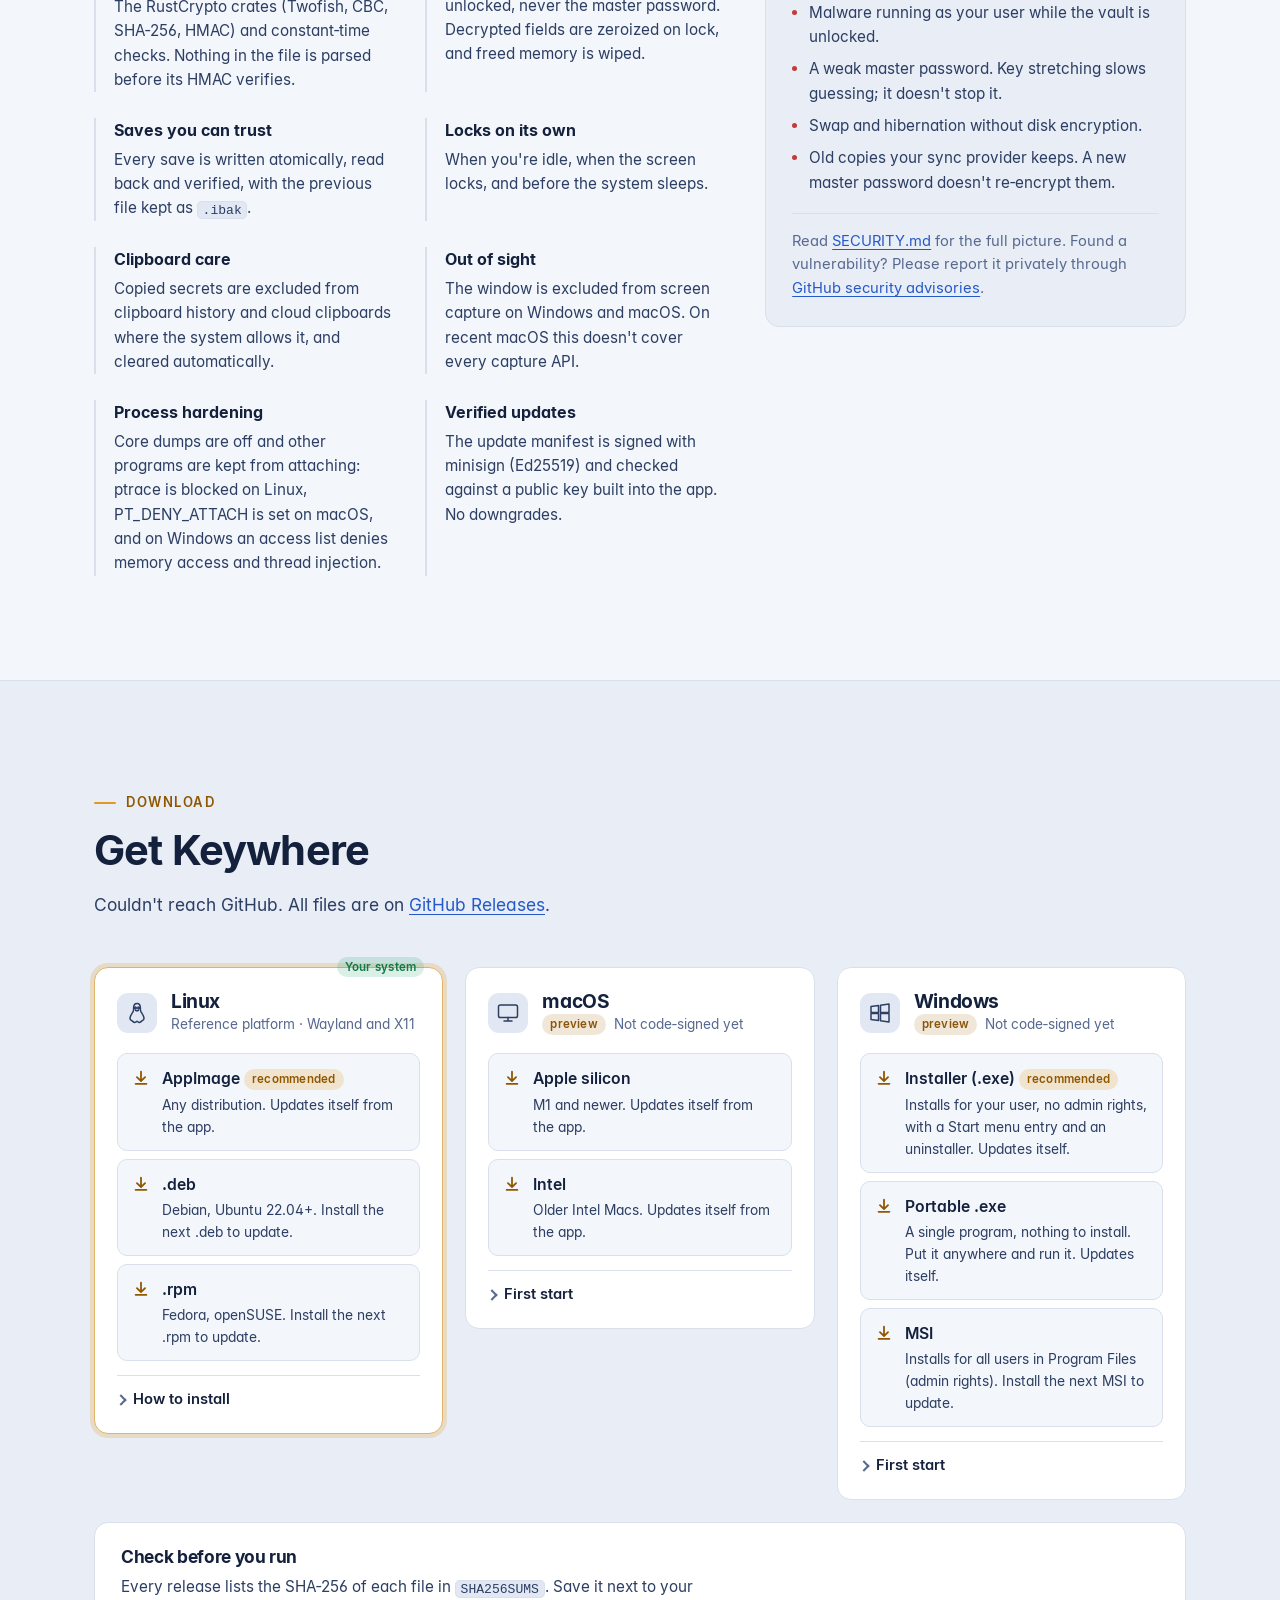
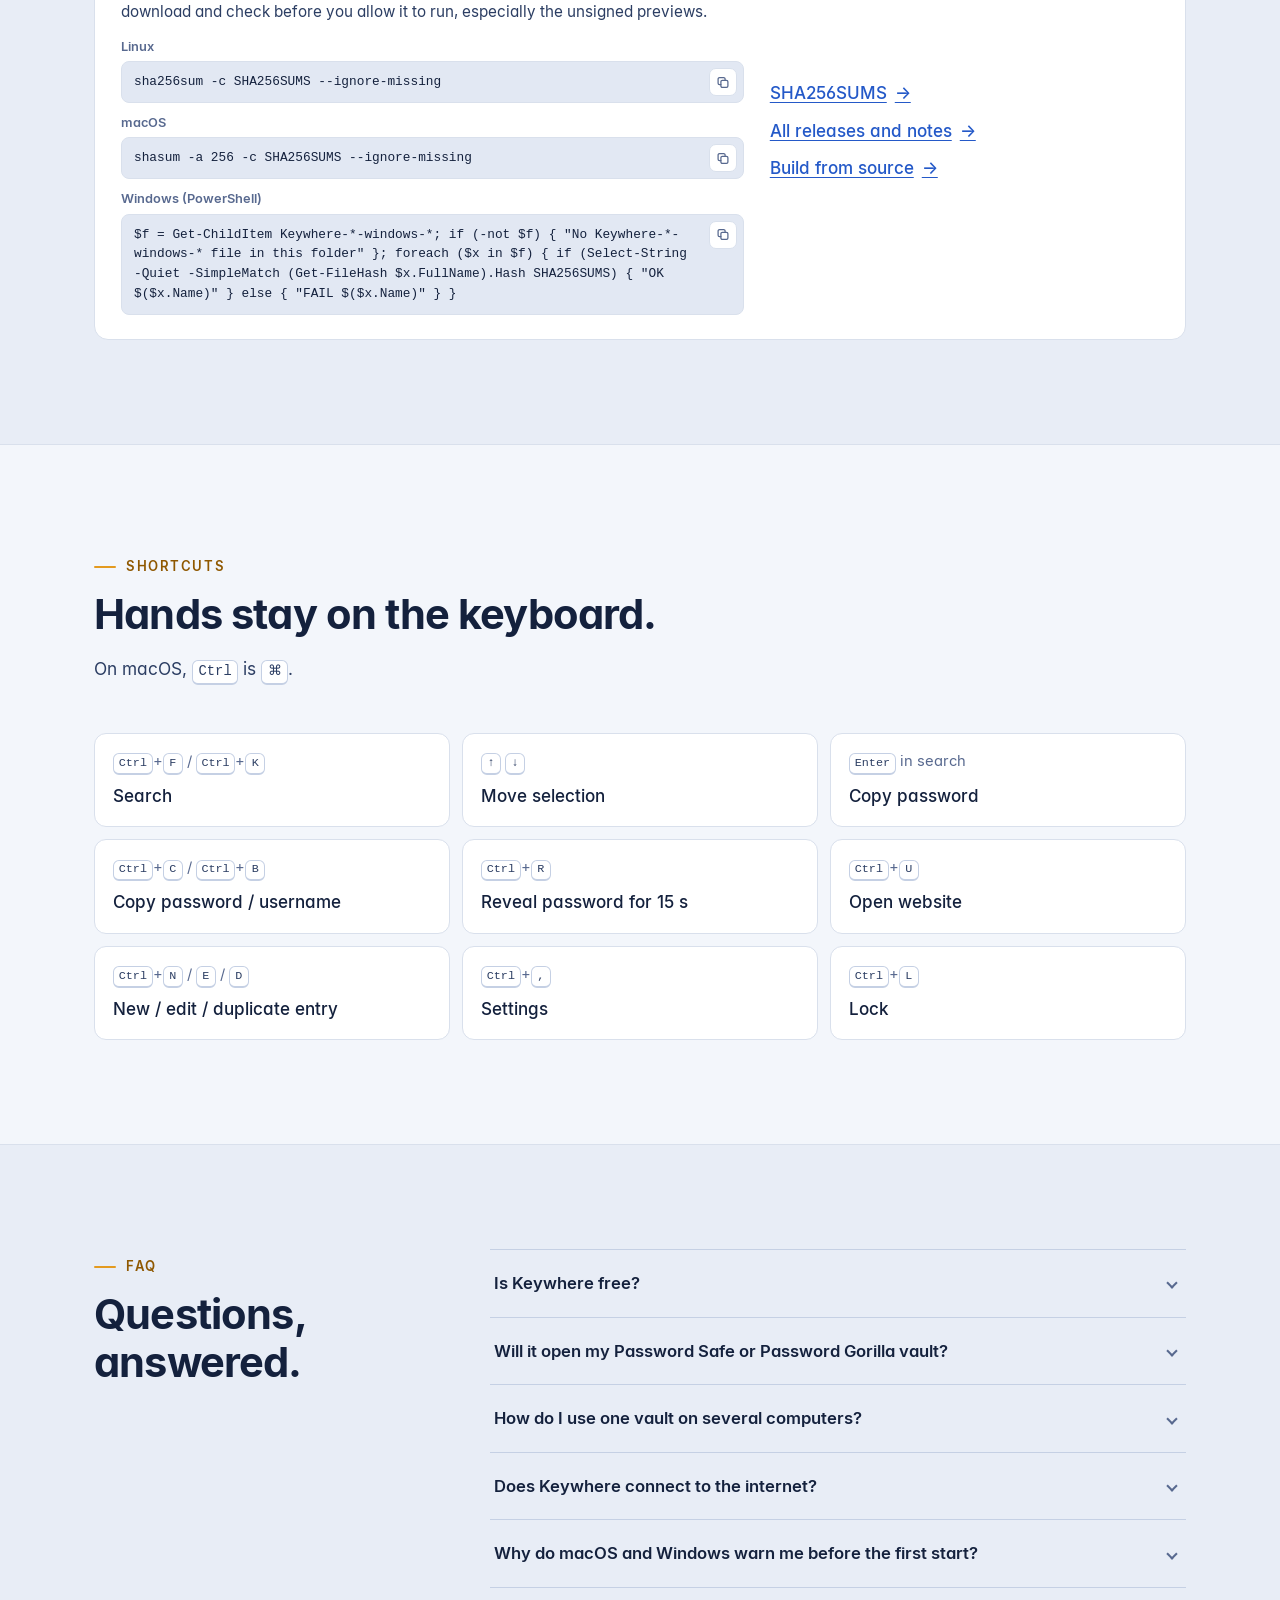
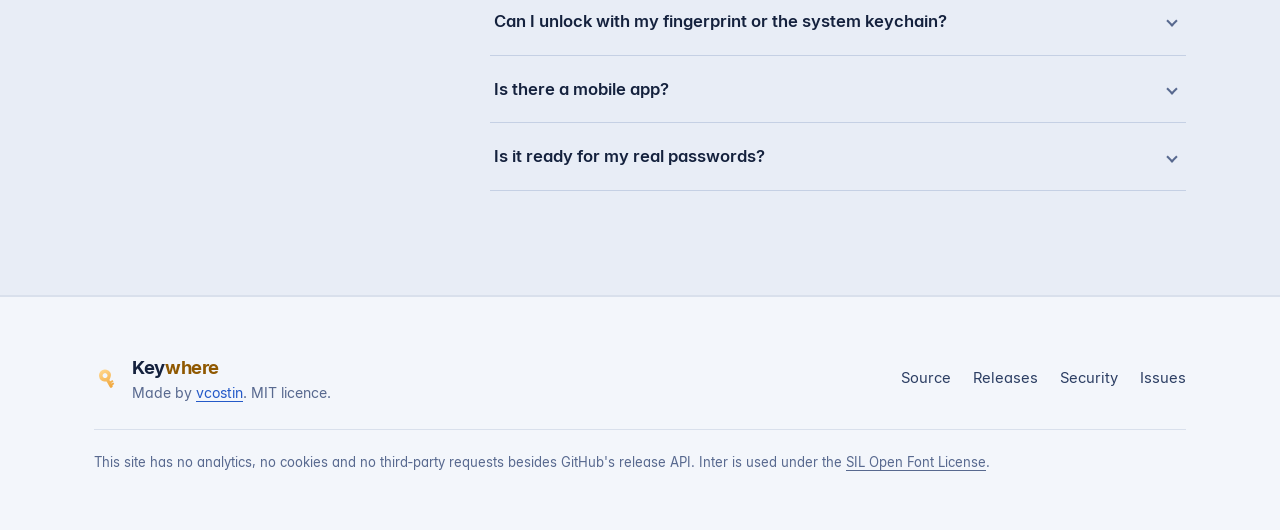
==== commit e590ad0e: "Website: commands show the release's real file names Install and checksum commands are filled in fro" ====
--- a/website/index.html
+++ b/website/index.html
@@ -415,12 +415,12 @@
               <details class="howto">
                 <summary>How to install</summary>
                 <p>AppImage: make it executable, then run it.</p>
-                <pre class="cmd"><code>chmod +x Keywhere-*.AppImage
+                <pre class="cmd"><code data-types="appimage" data-template="chmod +x {name}&#10;./{name}">chmod +x Keywhere-*.AppImage
 ./Keywhere-*.AppImage</code></pre>
                 <p>Or install a package with your package manager:</p>
-                <pre class="cmd"><code>sudo apt install ./keywhere_*.deb</code></pre>
-                <pre class="cmd"><code>sudo dnf install ./keywhere-*.rpm</code></pre>
-                <pre class="cmd"><code>sudo zypper install --allow-unsigned-rpm ./keywhere-*.rpm</code></pre>
+                <pre class="cmd"><code data-types="deb" data-template="sudo apt install ./{name}">sudo apt install ./keywhere_*.deb</code></pre>
+                <pre class="cmd"><code data-types="rpm" data-template="sudo dnf install ./{name}">sudo dnf install ./keywhere-*.rpm</code></pre>
+                <pre class="cmd"><code data-types="rpm" data-template="sudo zypper install --allow-unsigned-rpm ./{name}">sudo zypper install --allow-unsigned-rpm ./keywhere-*.rpm</code></pre>
                 <p>The tray icon works on KDE, and on GNOME with the AppIndicator extension.</p>
               </details>
             </article>
@@ -471,7 +471,7 @@
                 <summary>First start</summary>
                 <p>Run the installer, or put the portable <code>.exe</code> anywhere, even on a USB stick, and run it. Settings go to <code>%APPDATA%\keywhere</code>.</p>
                 <p>SmartScreen warns on the first start: choose <strong>More info</strong> → <strong>Run anyway</strong>. Or unblock the file in PowerShell first:</p>
-                <pre class="cmd"><code>Unblock-File .\Keywhere-*-windows-x64*</code></pre>
+                <pre class="cmd"><code data-types="win-setup win-portable win-msi" data-template="Unblock-File .\{name}">Unblock-File .\Keywhere-*-windows-x64*</code></pre>
               </details>
             </article>
           </div>
@@ -487,8 +487,8 @@
               <pre class="cmd"><code>sha256sum -c SHA256SUMS --ignore-missing</code></pre>
               <p class="cmd-label">macOS</p>
               <pre class="cmd"><code>shasum -a 256 -c SHA256SUMS --ignore-missing</code></pre>
-              <p class="cmd-label">Windows (PowerShell)</p>
-              <pre class="cmd"><code>$f = Get-ChildItem Keywhere-*-windows-*; if (-not $f) { "No Keywhere-*-windows-* file in this folder" }; foreach ($x in $f) { if (Select-String -Quiet -SimpleMatch (Get-FileHash $x.FullName).Hash SHA256SUMS) { "OK   $($x.Name)" } else { "FAIL $($x.Name)" } }</code></pre>
+              <p class="cmd-label">Windows (PowerShell)<span id="win-sum-hint" hidden>: run the line for your file, it prints True when the file matches</span></p>
+              <pre class="cmd"><code data-types="win-setup win-portable win-msi" data-template="(Get-FileHash .\{name}).Hash -eq '{sha256}'">$f = Get-ChildItem Keywhere-*-windows-*; if (-not $f) { "No Keywhere-*-windows-* file in this folder" }; foreach ($x in $f) { if (Select-String -Quiet -SimpleMatch (Get-FileHash $x.FullName).Hash SHA256SUMS) { "OK   $($x.Name)" } else { "FAIL $($x.Name)" } }</code></pre>
             </div>
             <ul class="verify-links">
               <li><a id="sums-link" href="https://github.com/vcostin/keywhere/releases/latest">SHA256SUMS</a></li>
--- a/website/styles.css
+++ b/website/styles.css
@@ -1192,7 +1192,7 @@
   font-size: 0.8rem;
   line-height: 1.55;
 }
-/* The code scrolls, not the pre, so the copy button stays pinned to the right edge. */
+/* The code scrolls if it must, not the pre, so the copy button stays pinned to the right edge. */
 .cmd code {
   display: block;
   overflow-x: auto;
@@ -1201,8 +1201,9 @@
   margin-right: 40px; /* scroll area stops short of the copy button */
   padding: 10px 4px 10px 12px;
   font-size: inherit;
-  overflow-wrap: normal;
-  white-space: pre;
+  /* Wrap, so every command shows its full file name (the Windows ones differ only at the end). */
+  overflow-wrap: anywhere;
+  white-space: pre-wrap;
 }
 .copy-btn {
   position: absolute;
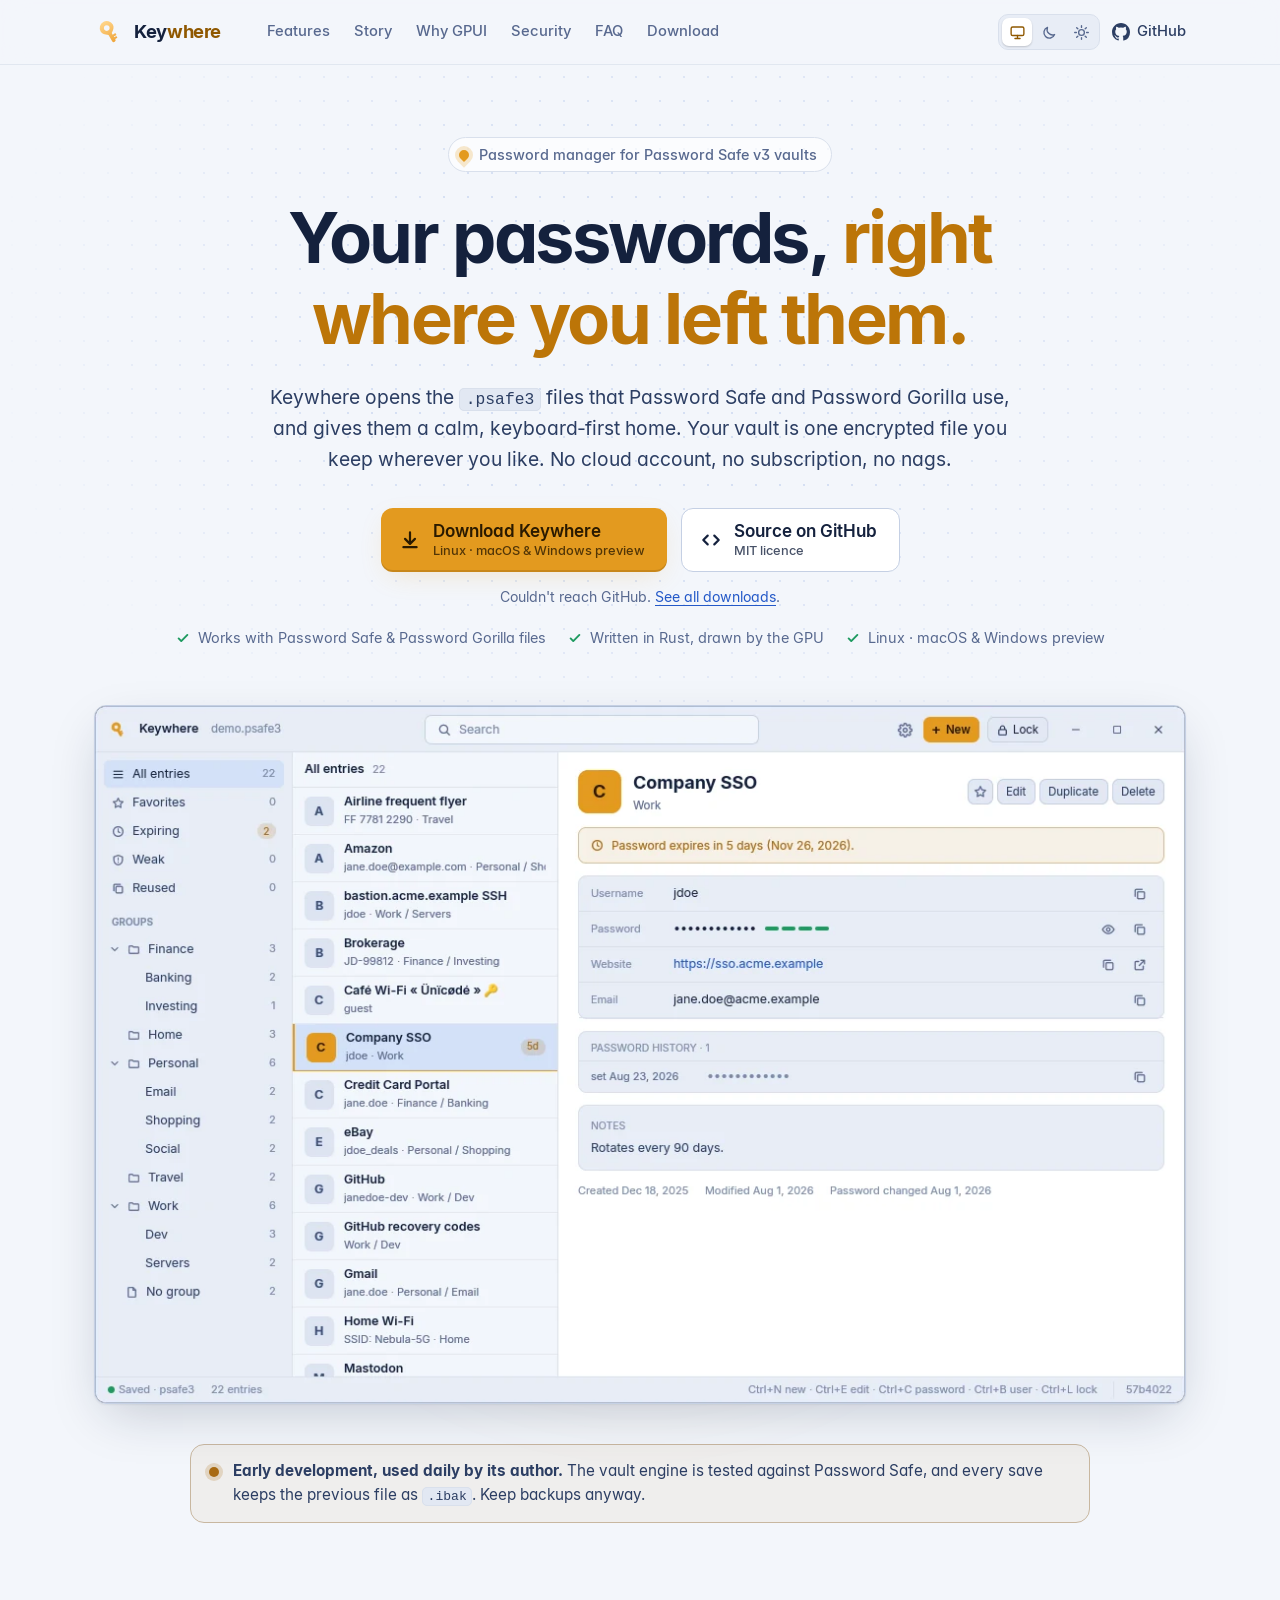
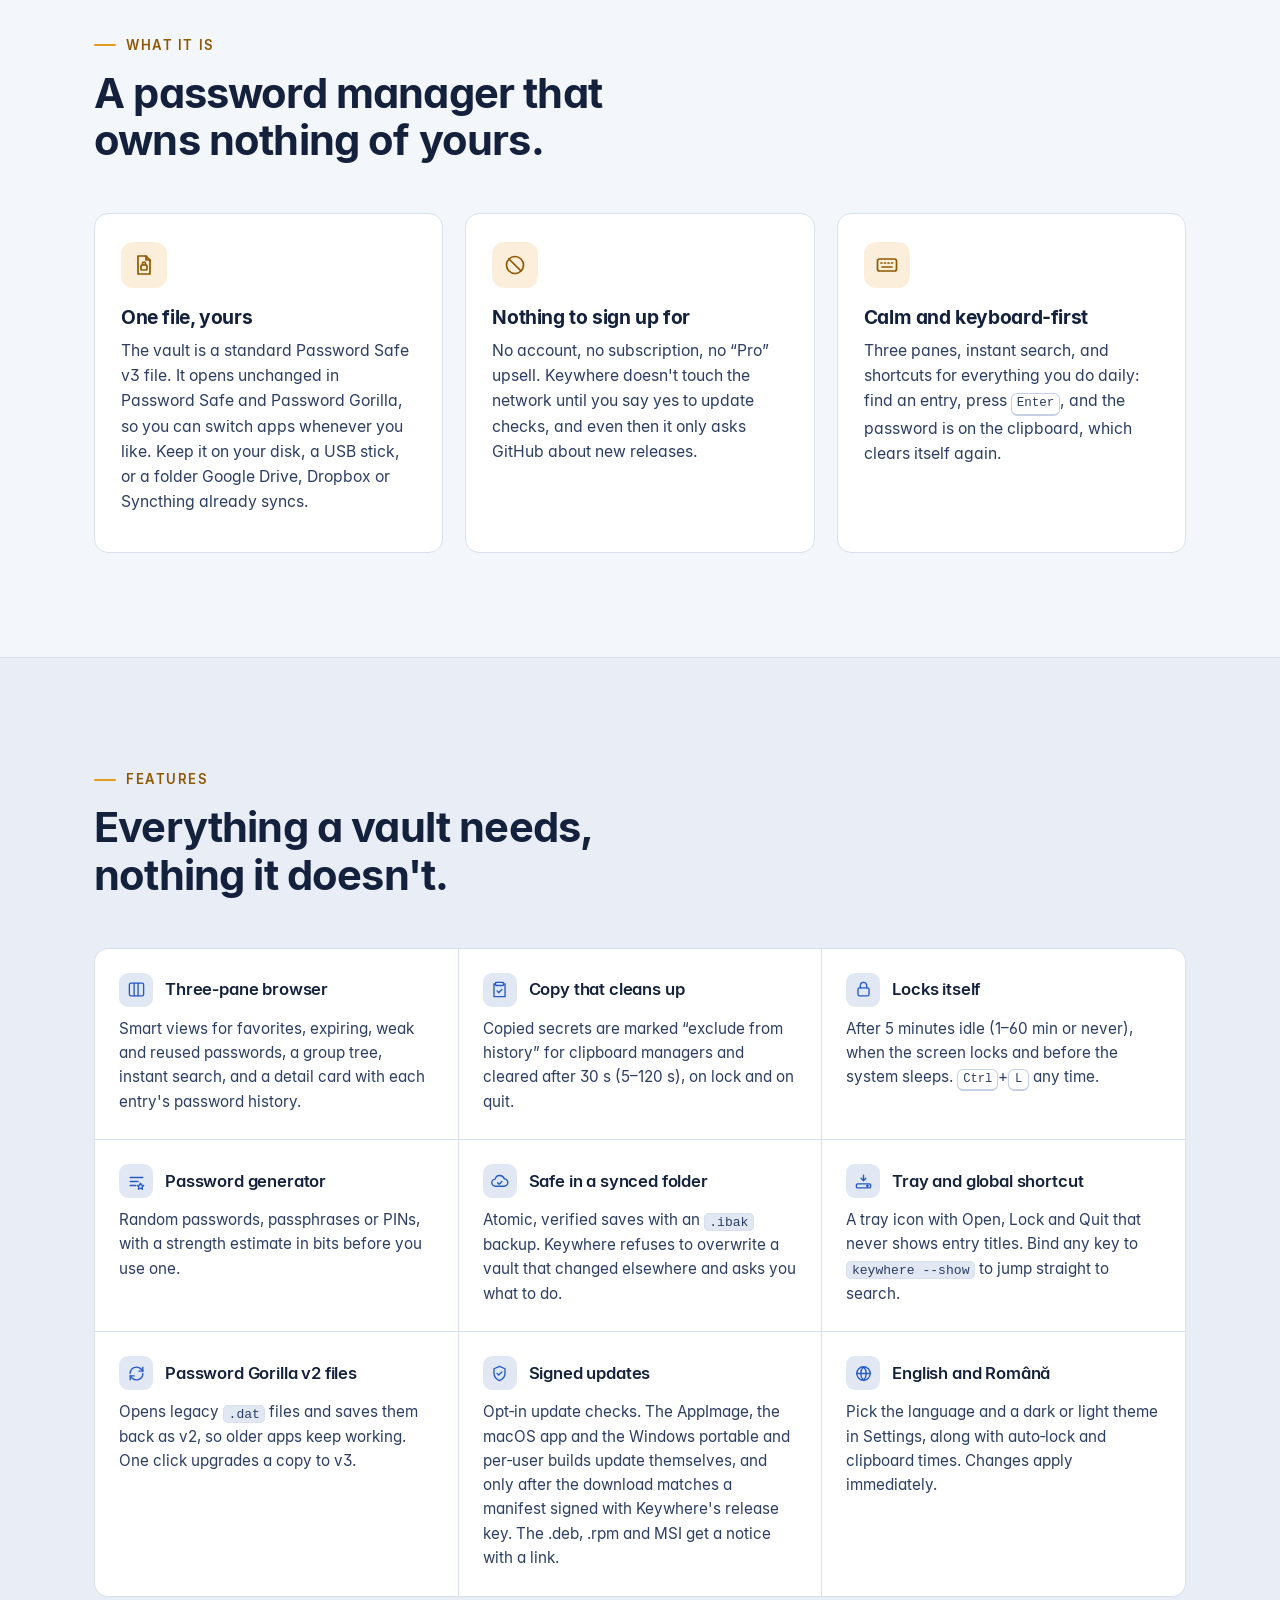
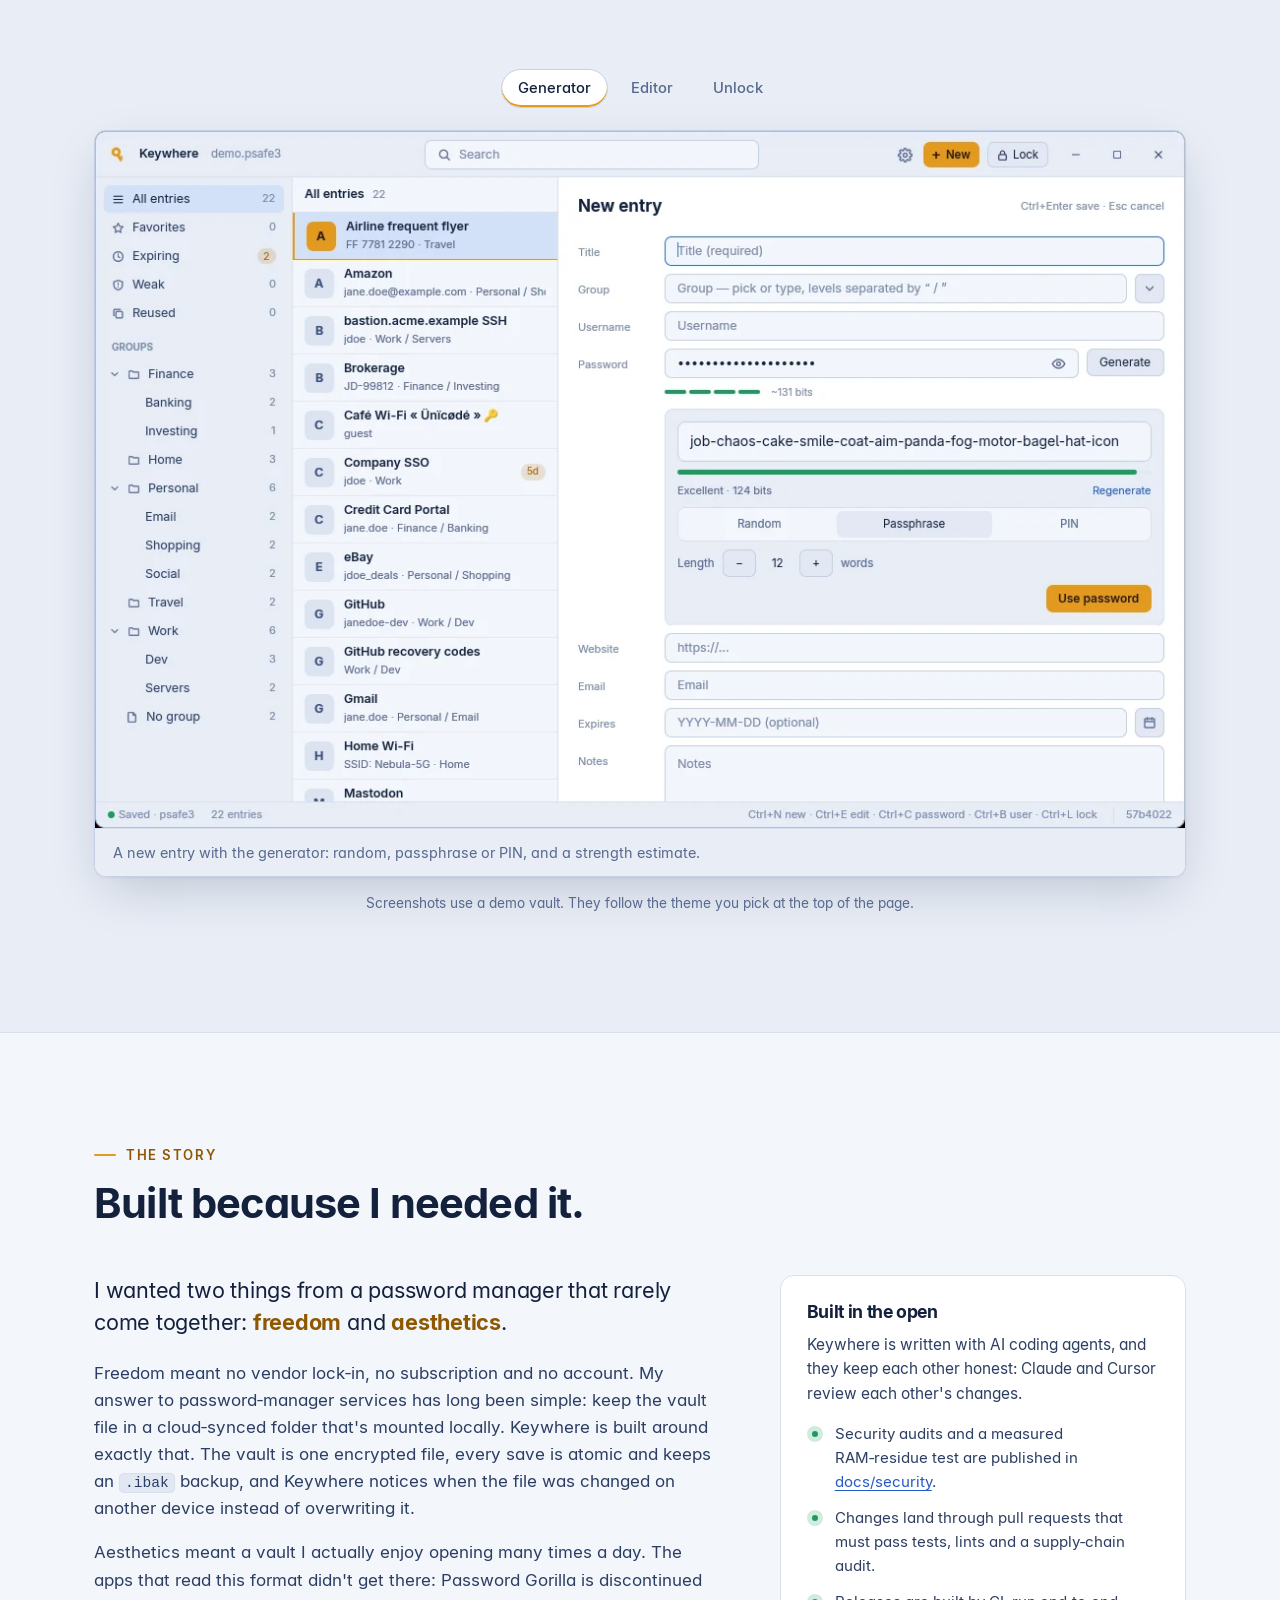
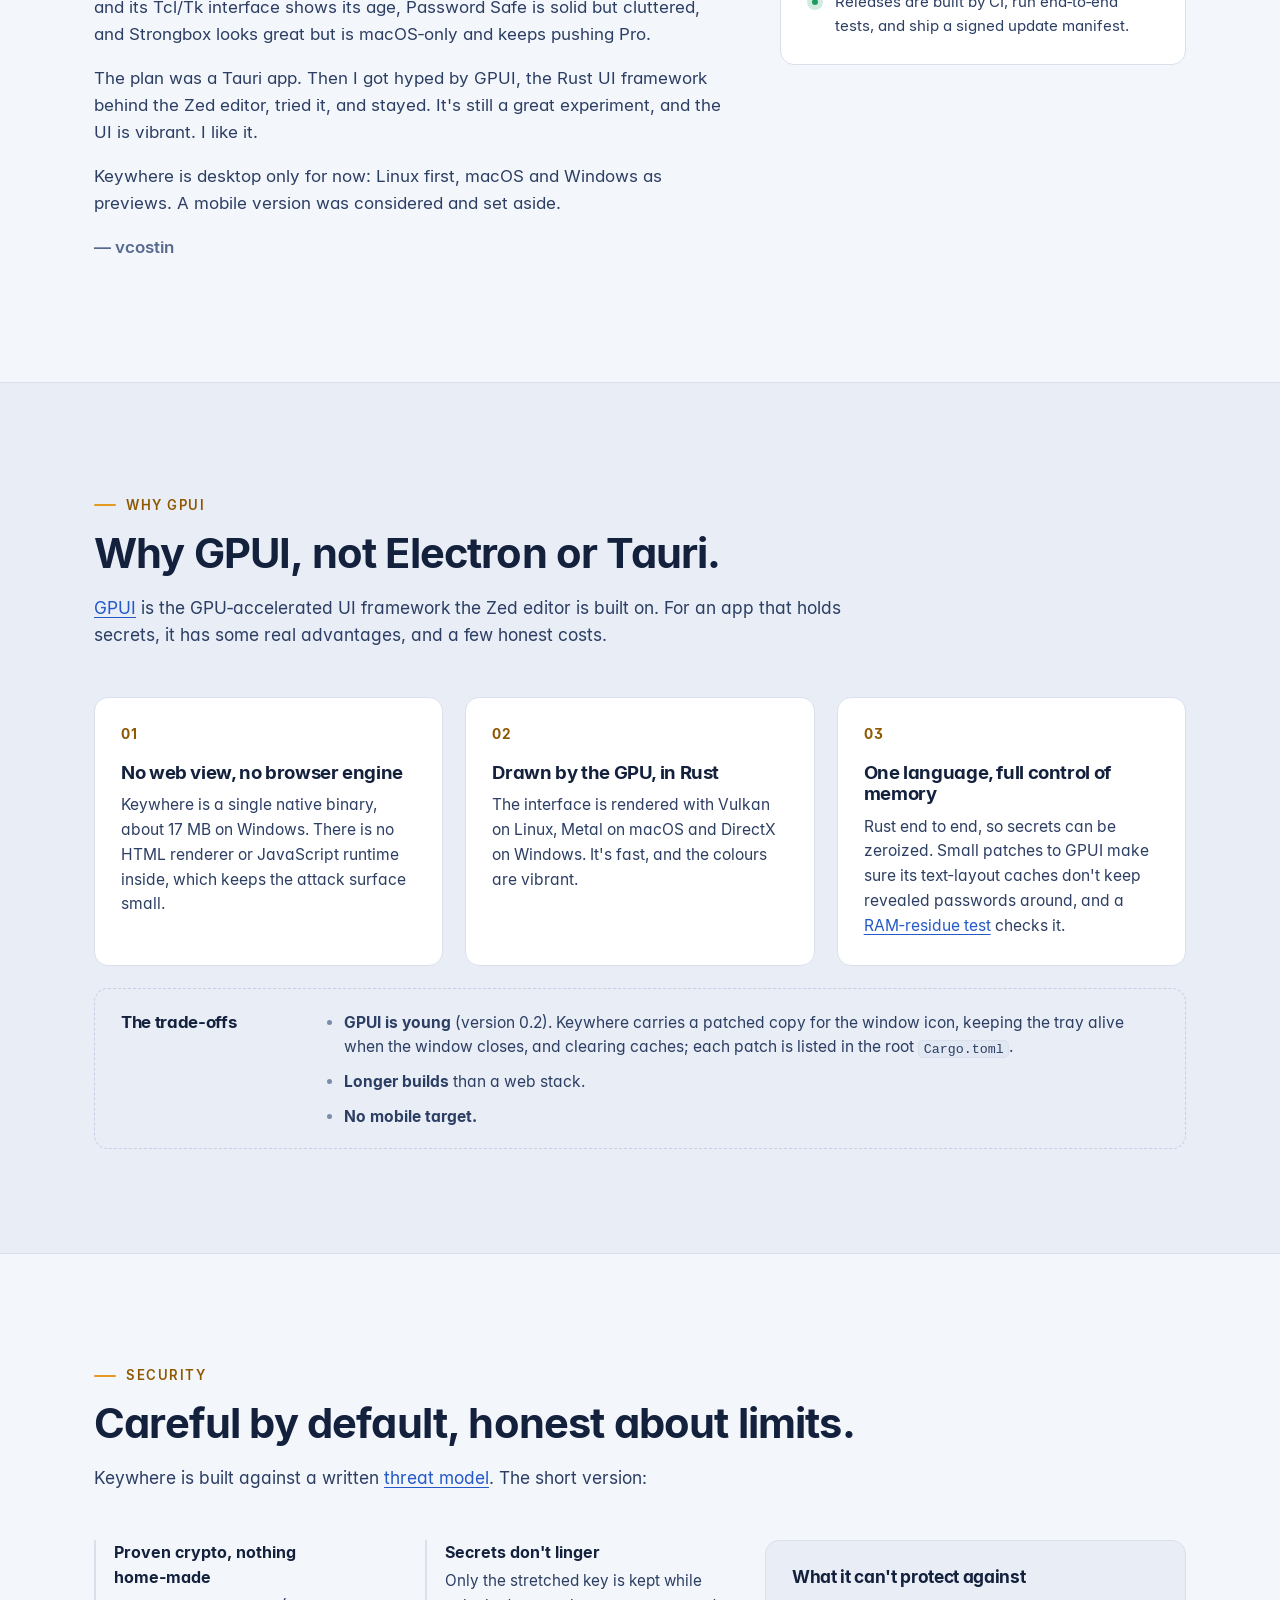
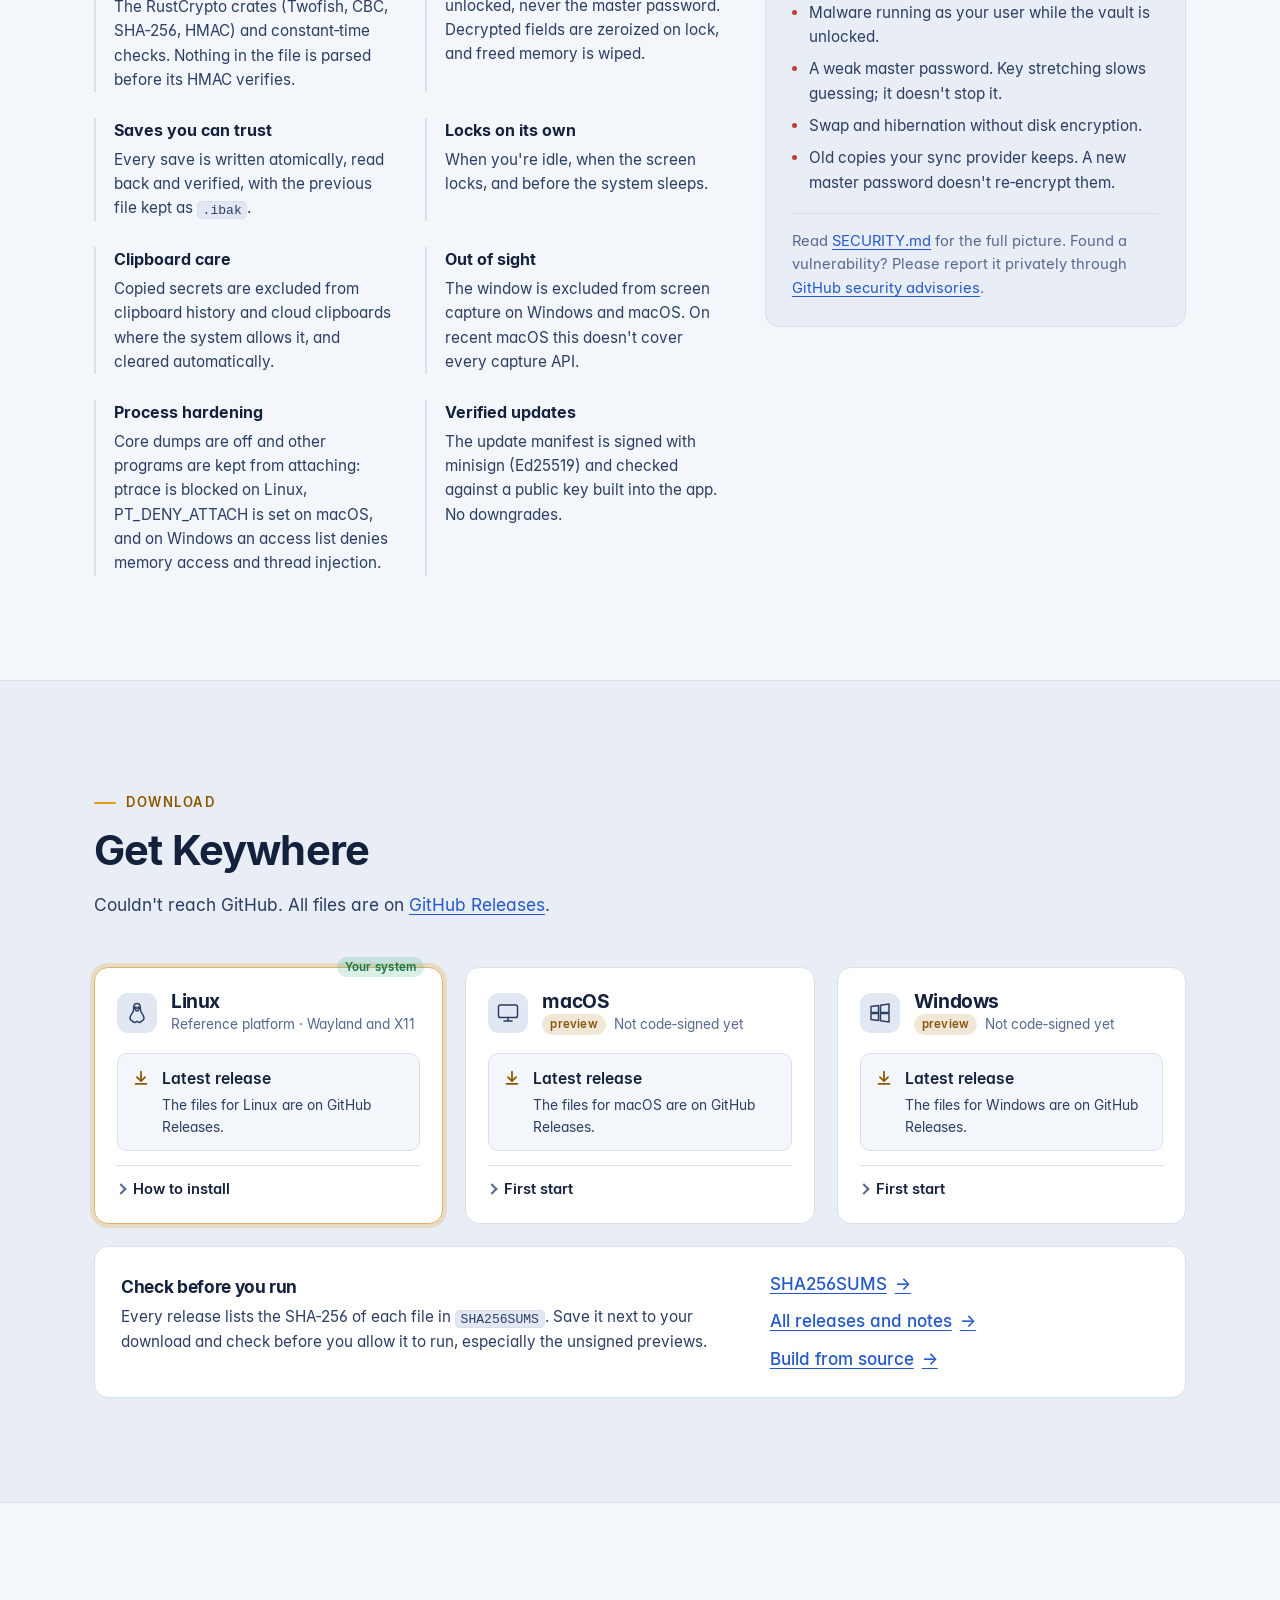
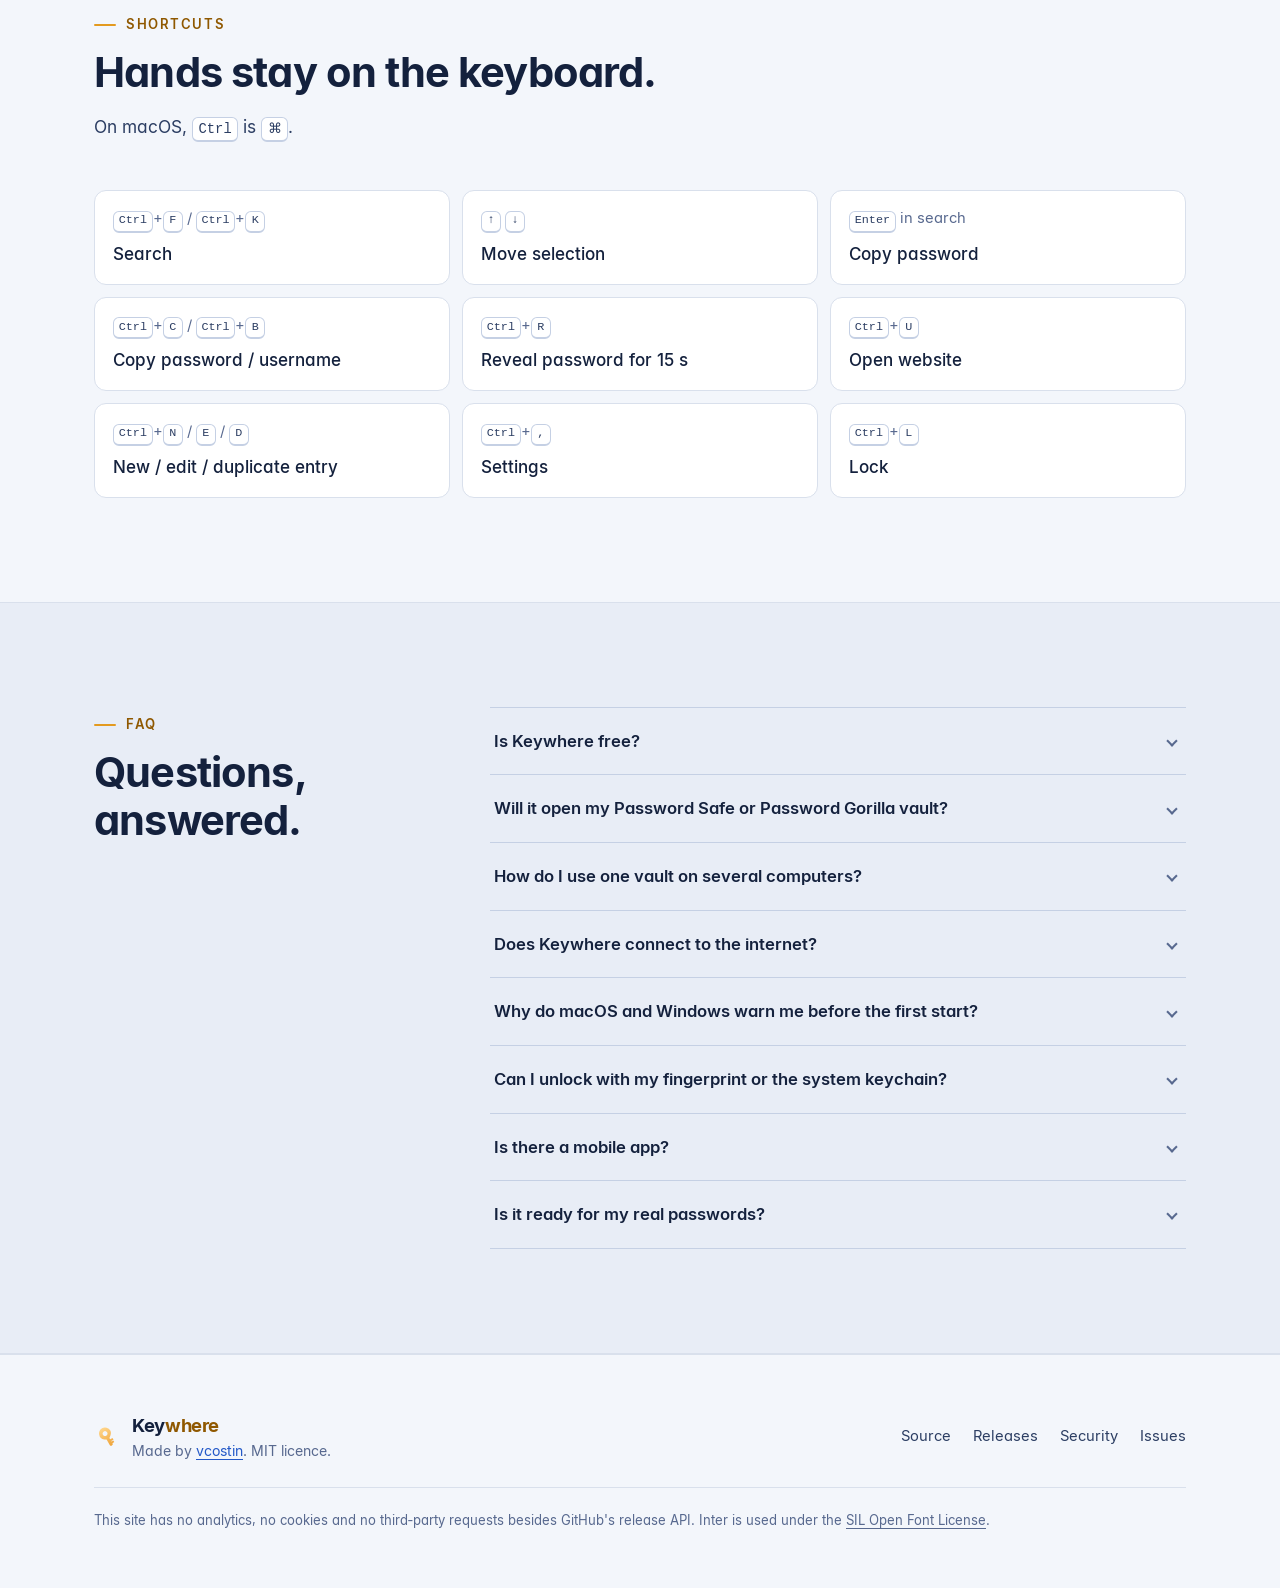
==== commit 512ce089: "Website: describe only the files the release has Install commands and checks appear only when the la" ====
--- a/website/index.html
+++ b/website/index.html
@@ -414,13 +414,17 @@
               </ul>
               <details class="howto">
                 <summary>How to install</summary>
-                <p>AppImage: make it executable, then run it.</p>
-                <pre class="cmd"><code data-types="appimage" data-template="chmod +x {name}&#10;./{name}">chmod +x Keywhere-*.AppImage
-./Keywhere-*.AppImage</code></pre>
-                <p>Or install a package with your package manager:</p>
-                <pre class="cmd"><code data-types="deb" data-template="sudo apt install ./{name}">sudo apt install ./keywhere_*.deb</code></pre>
-                <pre class="cmd"><code data-types="rpm" data-template="sudo dnf install ./{name}">sudo dnf install ./keywhere-*.rpm</code></pre>
-                <pre class="cmd"><code data-types="rpm" data-template="sudo zypper install --allow-unsigned-rpm ./{name}">sudo zypper install --allow-unsigned-rpm ./keywhere-*.rpm</code></pre>
+                <!-- Commands appear only for files the latest release has; download.js fills in the names. -->
+                <div data-types="appimage" hidden>
+                  <p>AppImage: make it executable, then run it.</p>
+                  <pre class="cmd" data-types="appimage"><code data-template="chmod +x {name}&#10;./{name}"></code></pre>
+                </div>
+                <div data-types="deb rpm" hidden>
+                  <p>Or install a package with your package manager:</p>
+                  <pre class="cmd" data-types="deb"><code data-template="sudo apt install ./{name}"></code></pre>
+                  <pre class="cmd" data-types="rpm"><code data-template="sudo dnf install ./{name}"></code></pre>
+                  <pre class="cmd" data-types="rpm"><code data-template="sudo zypper install --allow-unsigned-rpm ./{name}"></code></pre>
+                </div>
                 <p>The tray icon works on KDE, and on GNOME with the AppIndicator extension.</p>
               </details>
             </article>
@@ -470,8 +474,11 @@
               <details class="howto">
                 <summary>First start</summary>
                 <p>Run the installer, or put the portable <code>.exe</code> anywhere, even on a USB stick, and run it. Settings go to <code>%APPDATA%\keywhere</code>.</p>
-                <p>SmartScreen warns on the first start: choose <strong>More info</strong> → <strong>Run anyway</strong>. Or unblock the file in PowerShell first:</p>
-                <pre class="cmd"><code data-types="win-setup win-portable win-msi" data-template="Unblock-File .\{name}">Unblock-File .\Keywhere-*-windows-x64*</code></pre>
+                <p>SmartScreen warns on the first start: choose <strong>More info</strong> → <strong>Run anyway</strong>.</p>
+                <div data-types="win-setup win-portable win-msi" hidden>
+                  <p>Or unblock the file in PowerShell first:</p>
+                  <pre class="cmd" data-types="win-setup win-portable win-msi"><code data-template="Unblock-File .\{name}"></code></pre>
+                </div>
               </details>
             </article>
           </div>
@@ -483,12 +490,16 @@
                 Every release lists the SHA‑256 of each file in <code>SHA256SUMS</code>. Save it next to your
                 download and check before you allow it to run, especially the unsigned previews.
               </p>
-              <p class="cmd-label">Linux</p>
-              <pre class="cmd"><code>sha256sum -c SHA256SUMS --ignore-missing</code></pre>
-              <p class="cmd-label">macOS</p>
-              <pre class="cmd"><code>shasum -a 256 -c SHA256SUMS --ignore-missing</code></pre>
-              <p class="cmd-label">Windows (PowerShell)<span id="win-sum-hint" hidden>: run the line for your file, it prints True when the file matches</span></p>
-              <pre class="cmd"><code data-types="win-setup win-portable win-msi" data-template="(Get-FileHash .\{name}).Hash -eq '{sha256}'">$f = Get-ChildItem Keywhere-*-windows-*; if (-not $f) { "No Keywhere-*-windows-* file in this folder" }; foreach ($x in $f) { if (Select-String -Quiet -SimpleMatch (Get-FileHash $x.FullName).Hash SHA256SUMS) { "OK   $($x.Name)" } else { "FAIL $($x.Name)" } }</code></pre>
+              <div data-types="sums" hidden>
+                <p class="cmd-label">Linux</p>
+                <pre class="cmd"><code>sha256sum -c SHA256SUMS --ignore-missing</code></pre>
+                <p class="cmd-label">macOS</p>
+                <pre class="cmd"><code>shasum -a 256 -c SHA256SUMS --ignore-missing</code></pre>
+              </div>
+              <div data-types="win-setup win-portable win-msi" hidden>
+                <p class="cmd-label">Windows (PowerShell): run the line for your file, it prints True when the file matches</p>
+                <pre class="cmd" data-types="win-setup win-portable win-msi"><code data-template="(Get-FileHash .\{name}).Hash -eq '{sha256}'"></code></pre>
+              </div>
             </div>
             <ul class="verify-links">
               <li><a id="sums-link" href="https://github.com/vcostin/keywhere/releases/latest">SHA256SUMS</a></li>
--- a/website/styles.css
+++ b/website/styles.css
@@ -1232,6 +1232,13 @@
   stroke-linecap: round;
   stroke-linejoin: round;
 }
+.copy-btn .icon-done,
+.copy-btn.is-done .icon-copy {
+  display: none;
+}
+.copy-btn.is-done .icon-done {
+  display: block;
+}
 .copy-btn.is-done {
   color: var(--ok-text);
 }
@@ -1261,6 +1268,9 @@
 }
 .verify .cmd:last-child {
   margin-bottom: 0;
+}
+.verify div[data-types] + div[data-types] {
+  margin-top: 10px;
 }
 .verify .cmd-label {
   margin: 0 0 4px;
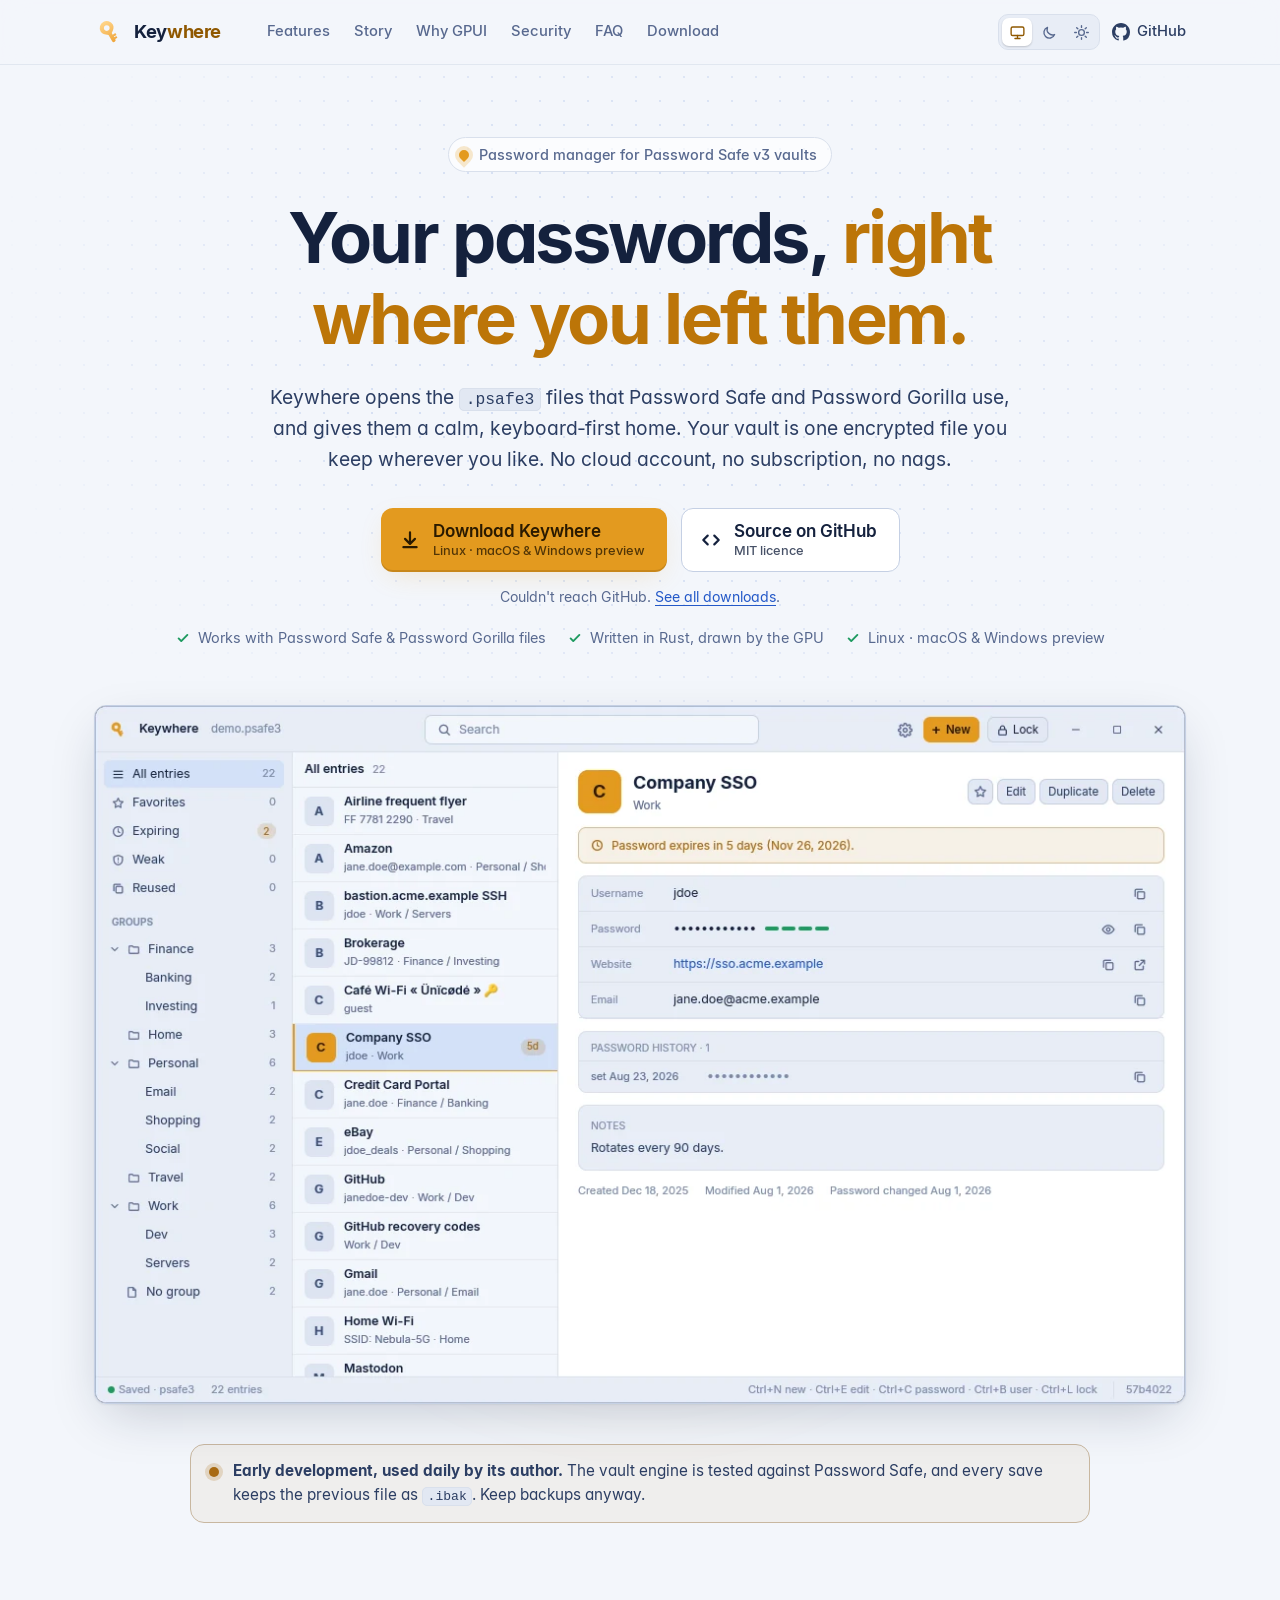
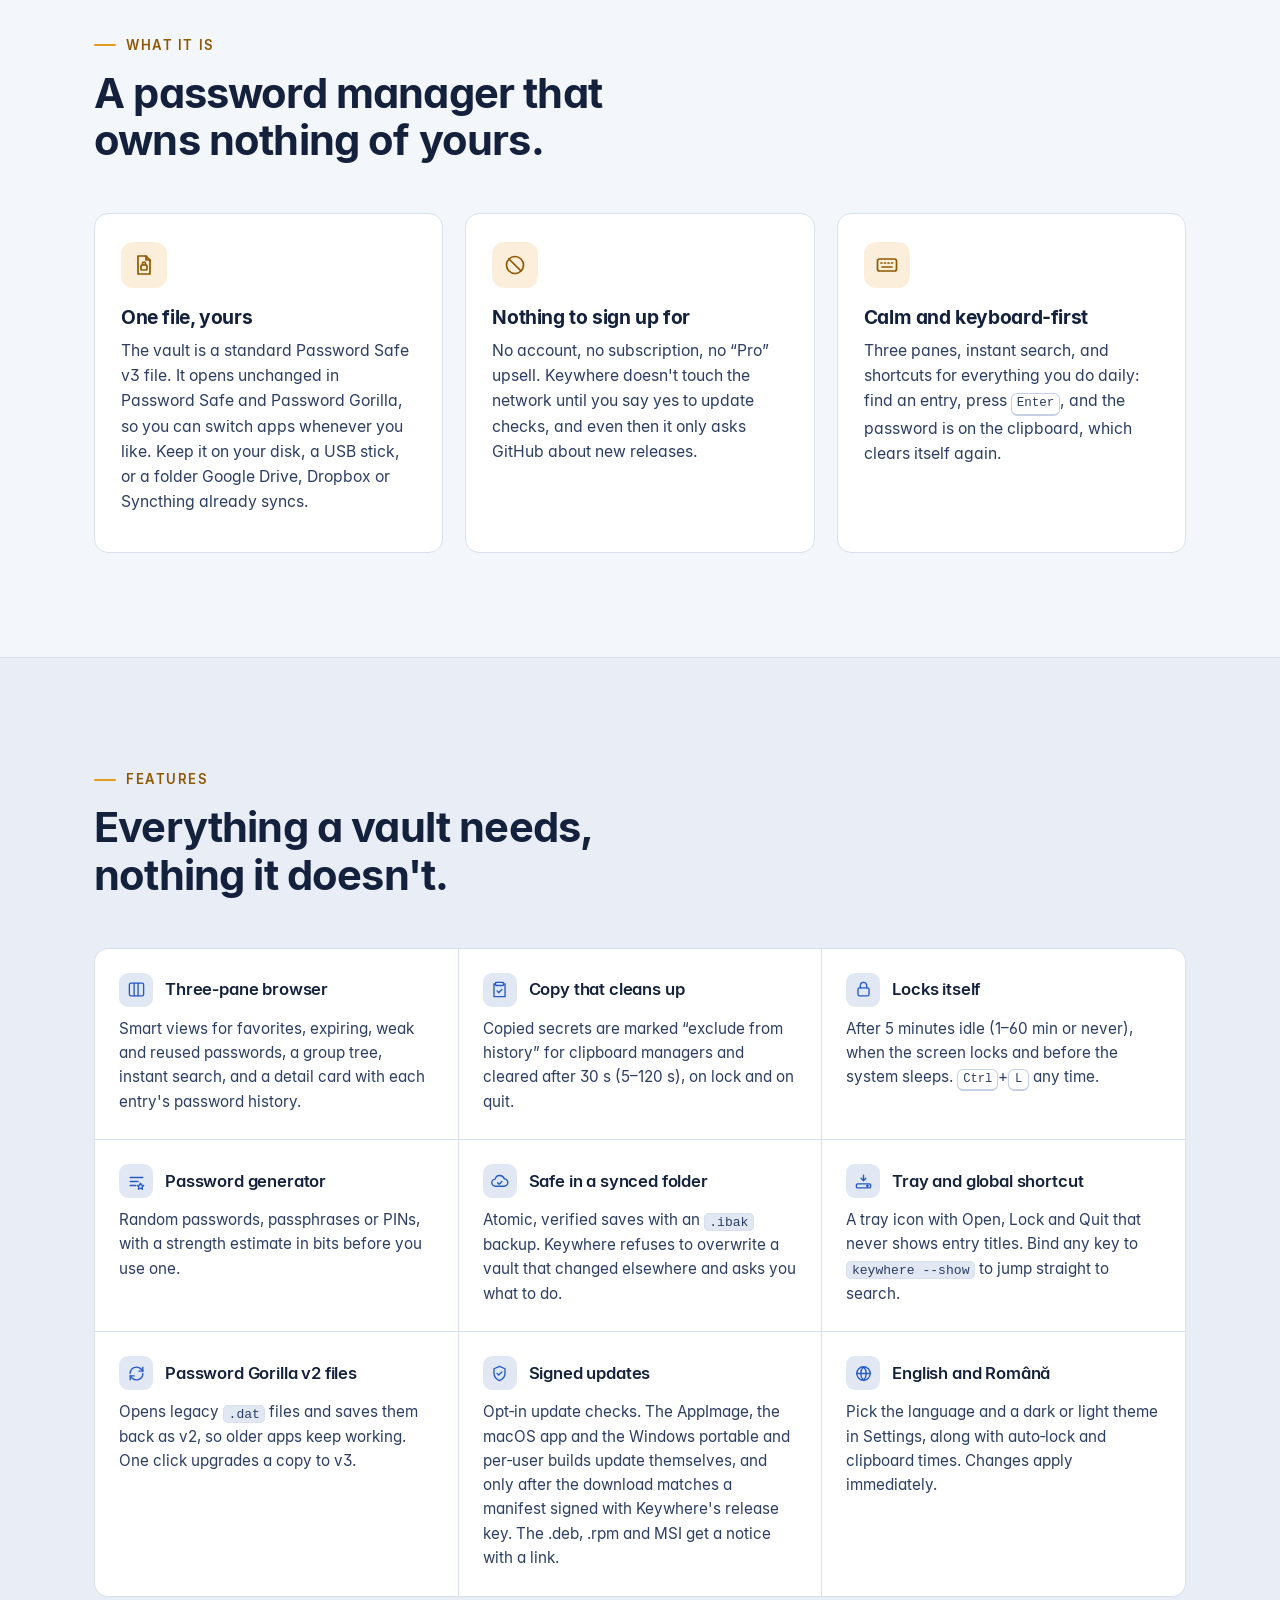
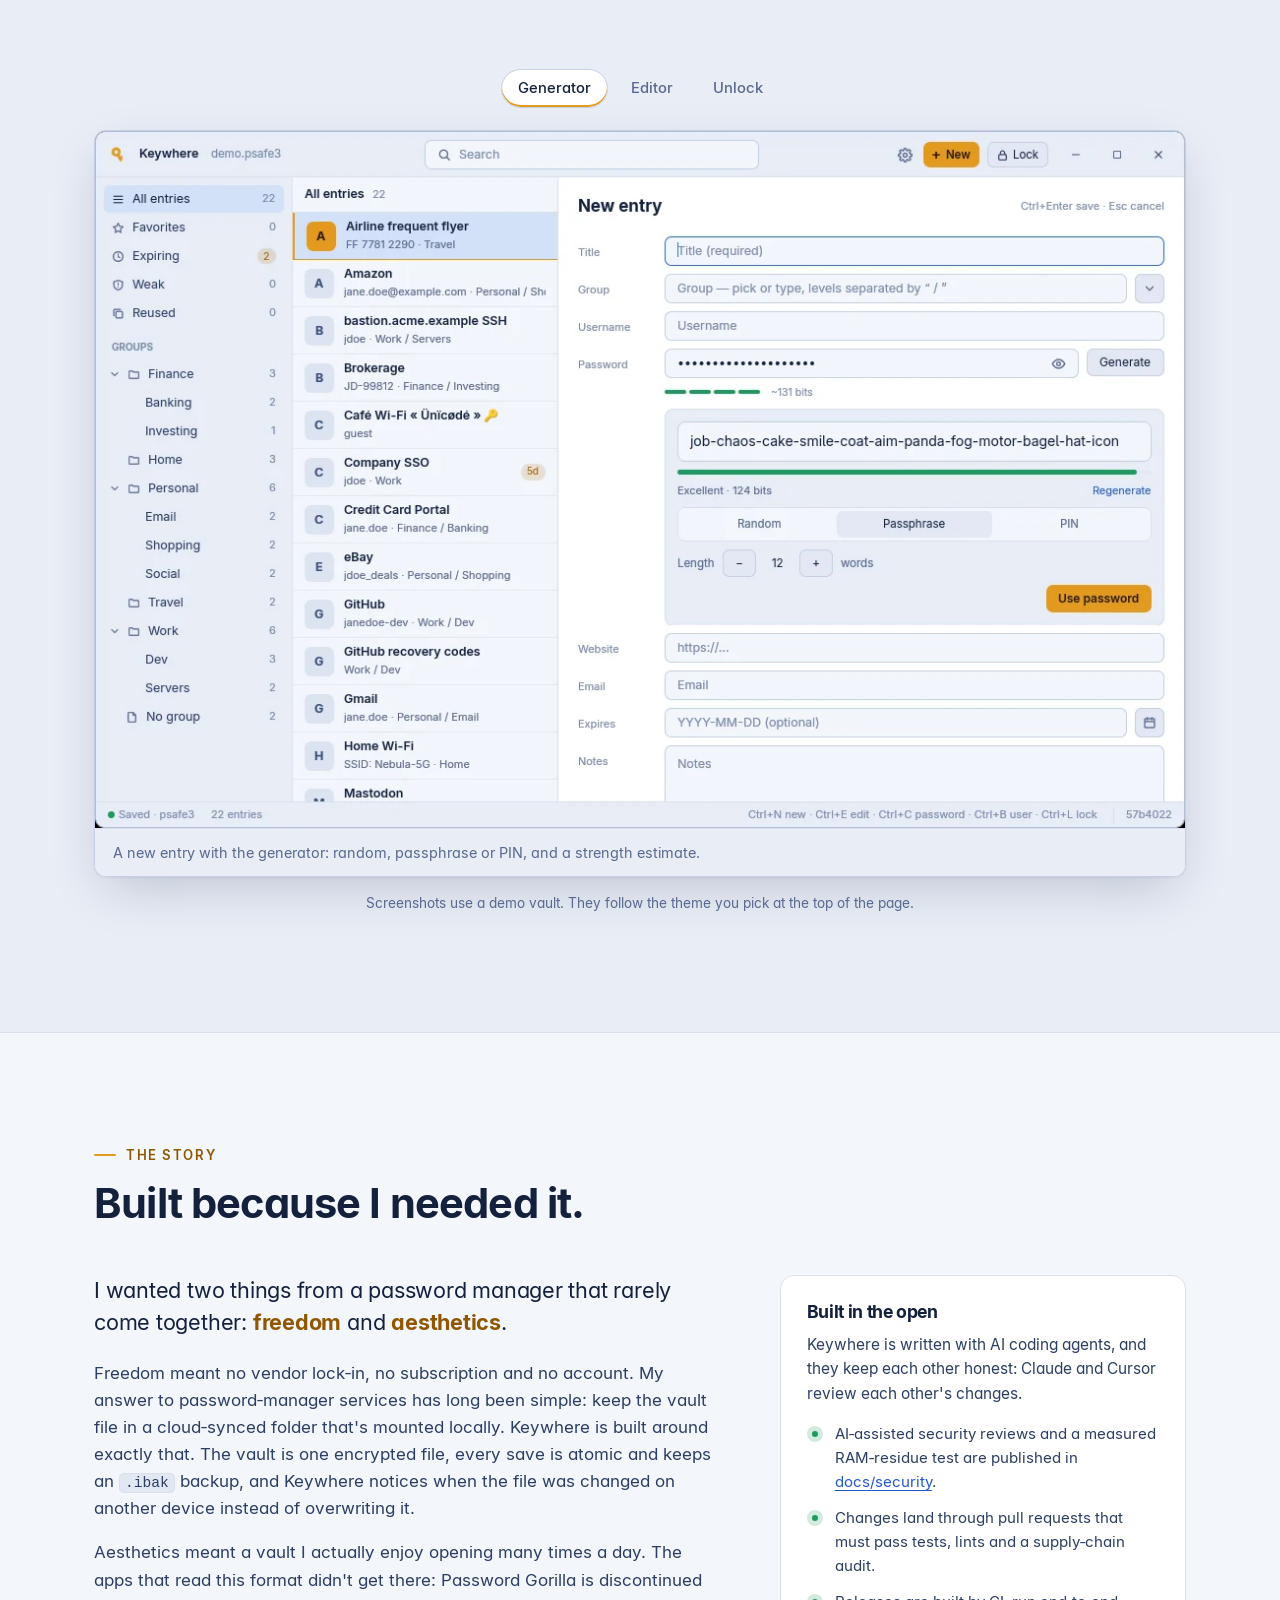
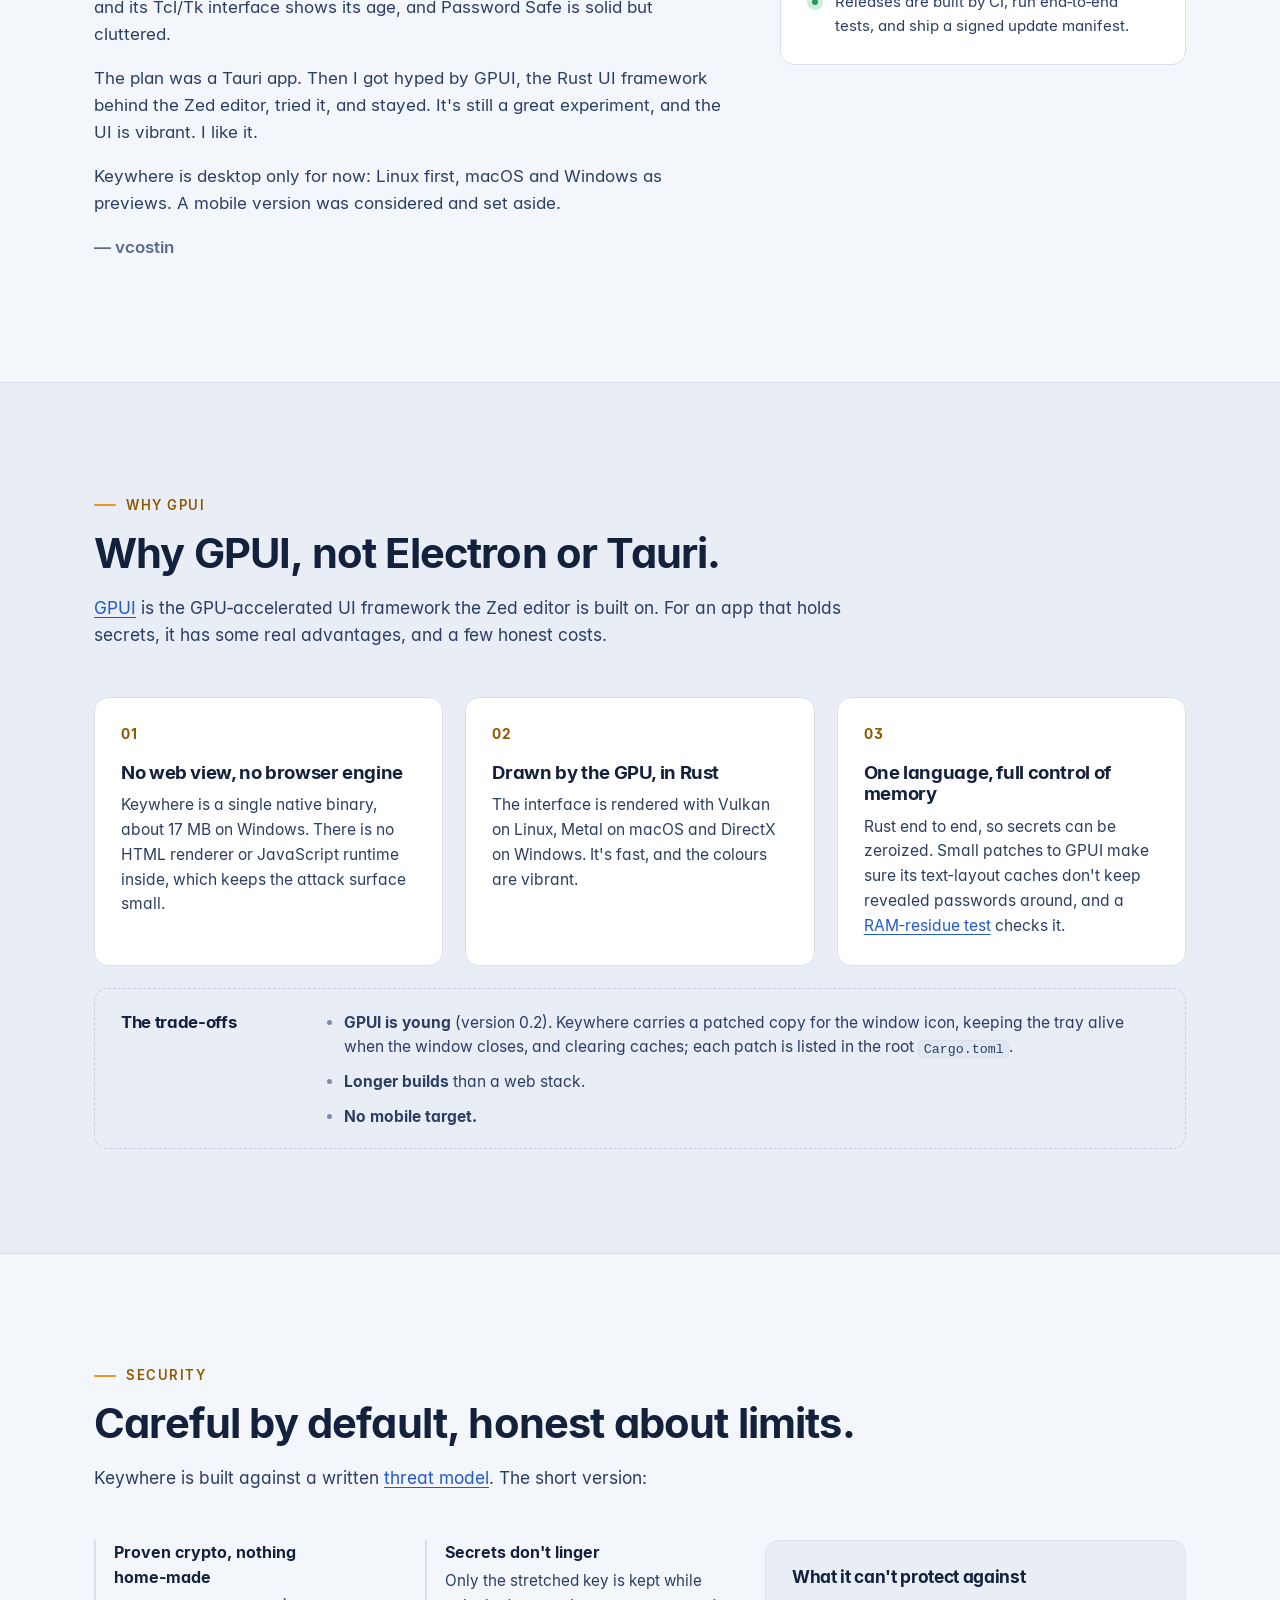
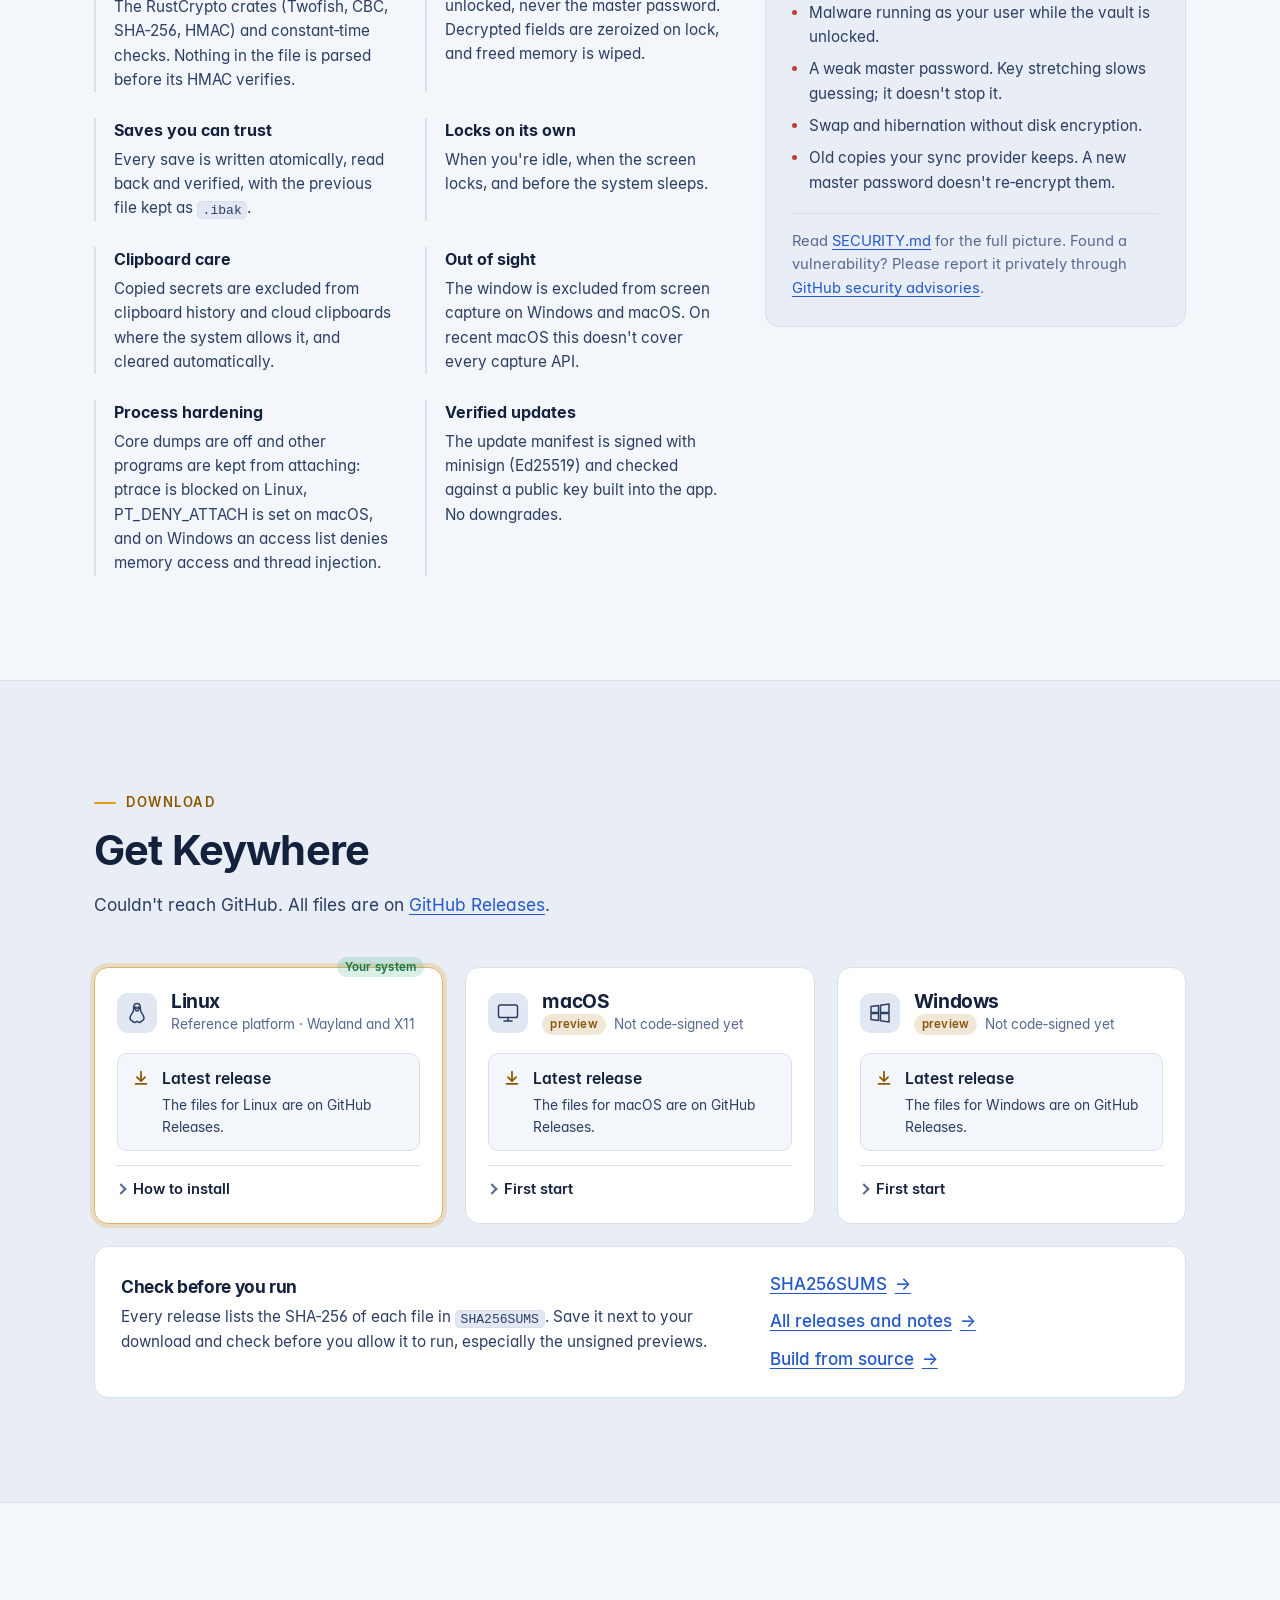
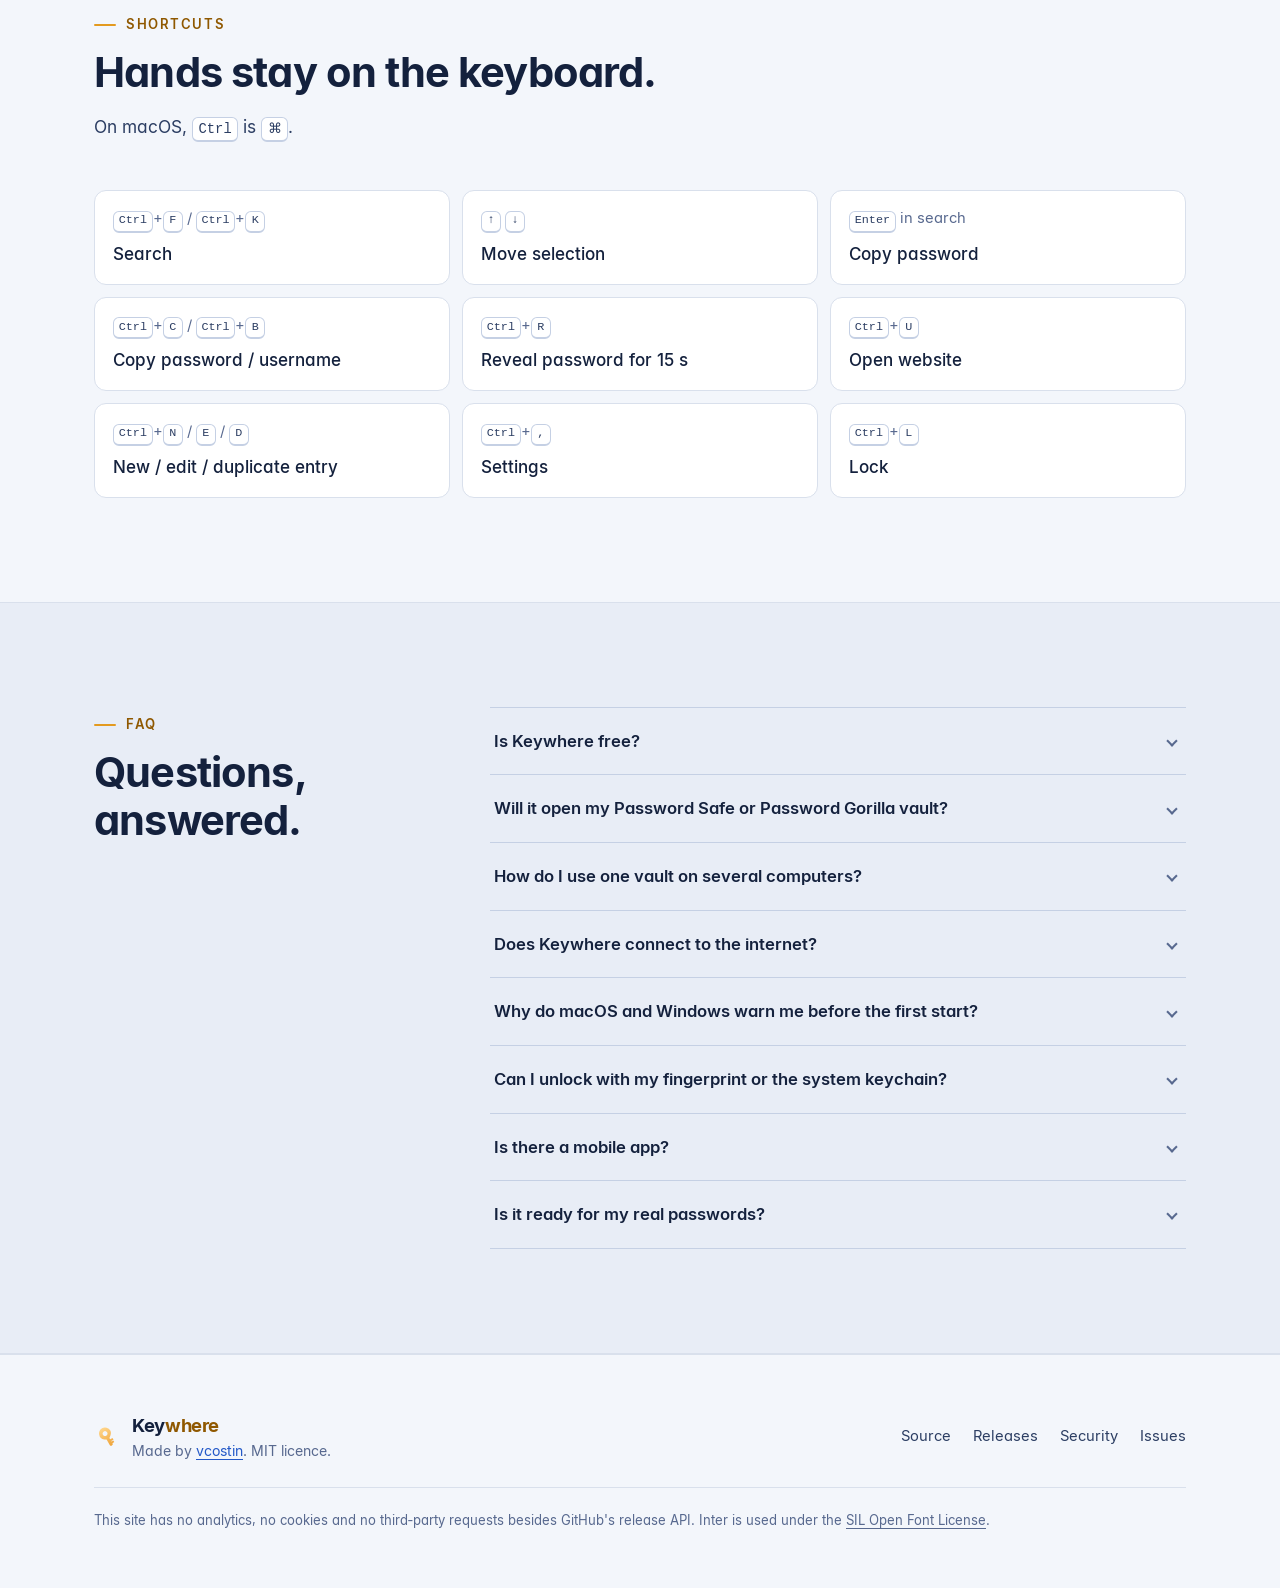
==== commit 06628708: "Docs: strategy, roadmap, and who Keywhere is for Add docs/STRATEGY.md and a roadmap section in PLAN." ====
--- a/website/index.html
+++ b/website/index.html
@@ -274,8 +274,7 @@
             <p>
               Aesthetics meant a vault I actually enjoy opening many times a day. The apps that read this
               format didn't get there: Password Gorilla is discontinued and its Tcl/Tk interface shows its
-              age, Password Safe is solid but cluttered, and Strongbox looks great but is macOS‑only and
-              keeps pushing Pro.
+              age, and Password Safe is solid but cluttered.
             </p>
             <p>
               The plan was a Tauri app. Then I got hyped by GPUI, the Rust UI framework behind the Zed editor,
@@ -294,7 +293,7 @@
               review each other's changes.
             </p>
             <ul class="ticks">
-              <li>Security audits and a measured RAM‑residue test are published in <a href="https://github.com/vcostin/keywhere/tree/main/docs/security">docs/security</a>.</li>
+              <li>AI‑assisted security reviews and a measured RAM‑residue test are published in <a href="https://github.com/vcostin/keywhere/tree/main/docs/security">docs/security</a>.</li>
               <li>Changes land through pull requests that must pass tests, lints and a supply‑chain audit.</li>
               <li>Releases are built by CI, run end‑to‑end tests, and ship a signed update manifest.</li>
             </ul>
@@ -420,7 +419,7 @@
                   <pre class="cmd" data-types="appimage"><code data-template="chmod +x {name}&#10;./{name}"></code></pre>
                 </div>
                 <div data-types="deb rpm" hidden>
-                  <p>Or install a package with your package manager:</p>
+                  <p>Package: install it with your package manager.</p>
                   <pre class="cmd" data-types="deb"><code data-template="sudo apt install ./{name}"></code></pre>
                   <pre class="cmd" data-types="rpm"><code data-template="sudo dnf install ./{name}"></code></pre>
                   <pre class="cmd" data-types="rpm"><code data-template="sudo zypper install --allow-unsigned-rpm ./{name}"></code></pre>
--- a/website/styles.css
+++ b/website/styles.css
@@ -1269,7 +1269,7 @@
 .verify .cmd:last-child {
   margin-bottom: 0;
 }
-.verify div[data-types] + div[data-types] {
+.verify-text > div[data-types]:not([hidden]) ~ div[data-types] {
   margin-top: 10px;
 }
 .verify .cmd-label {
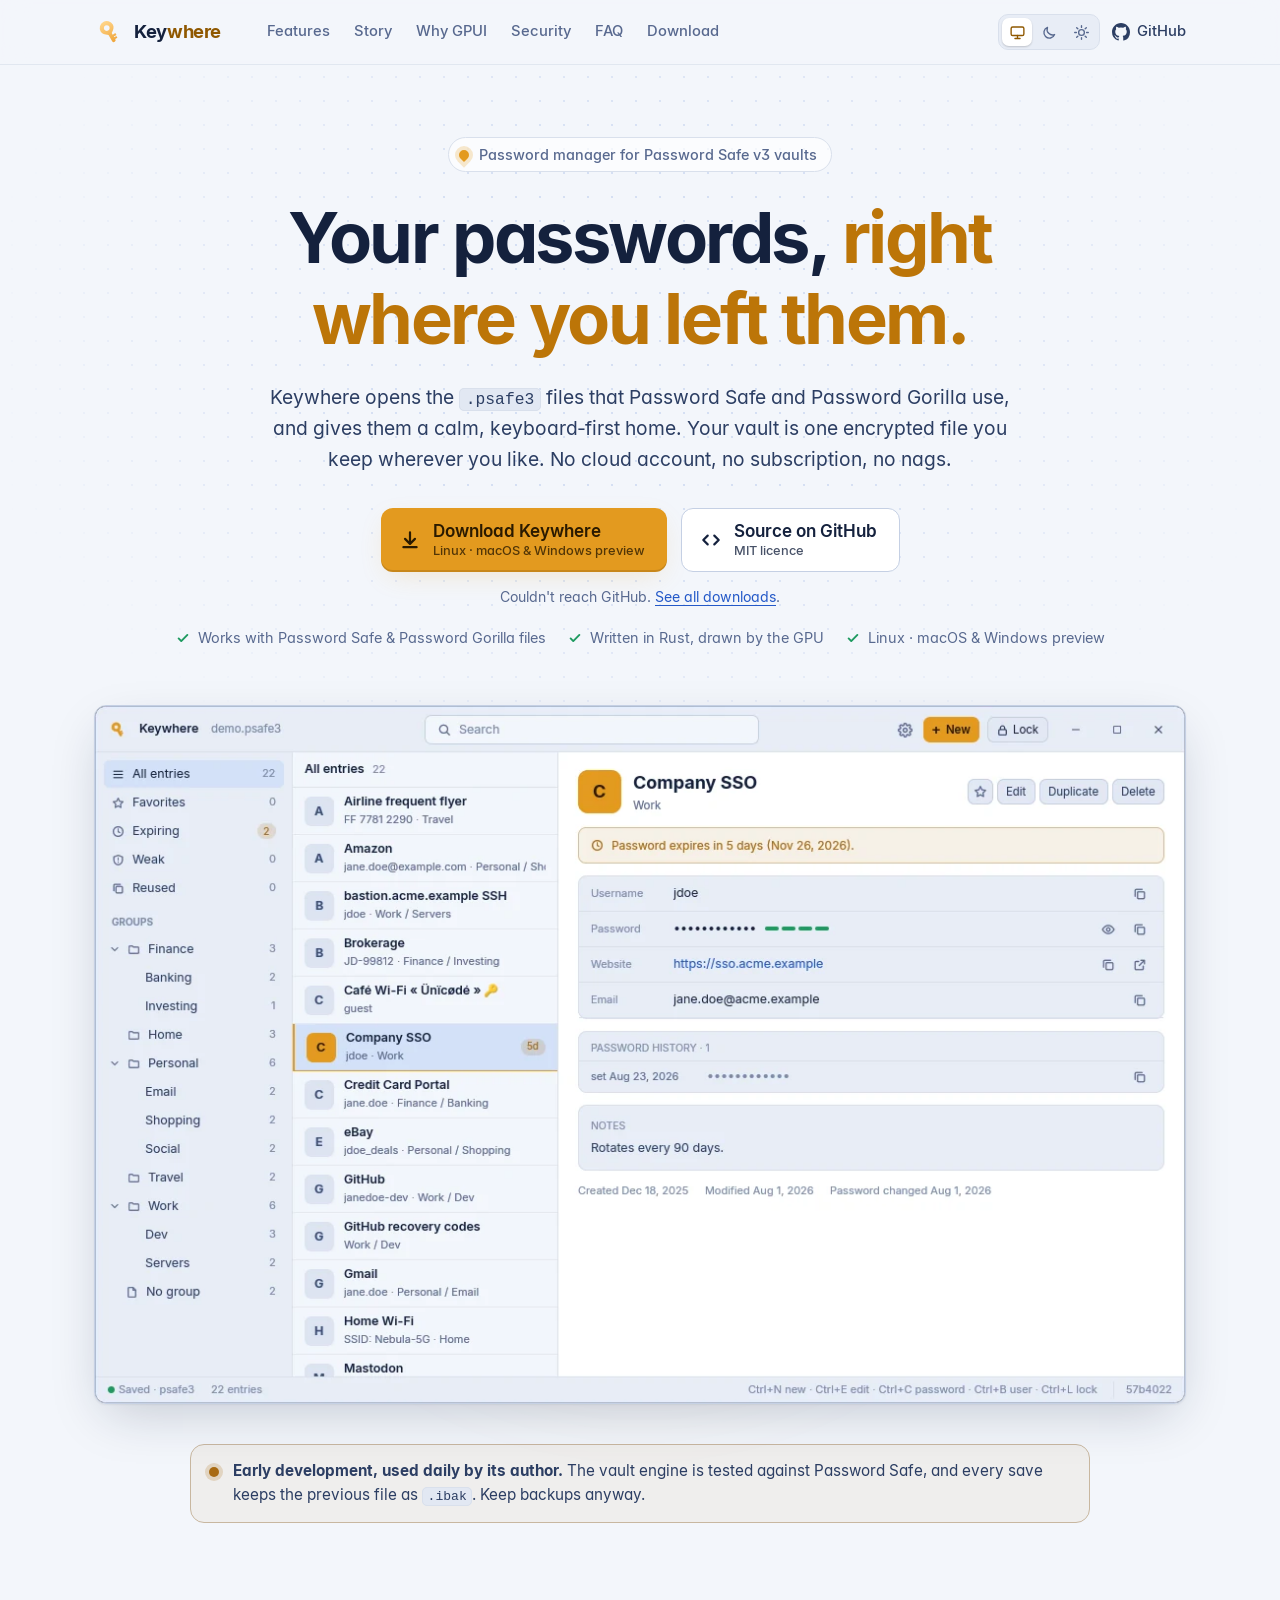
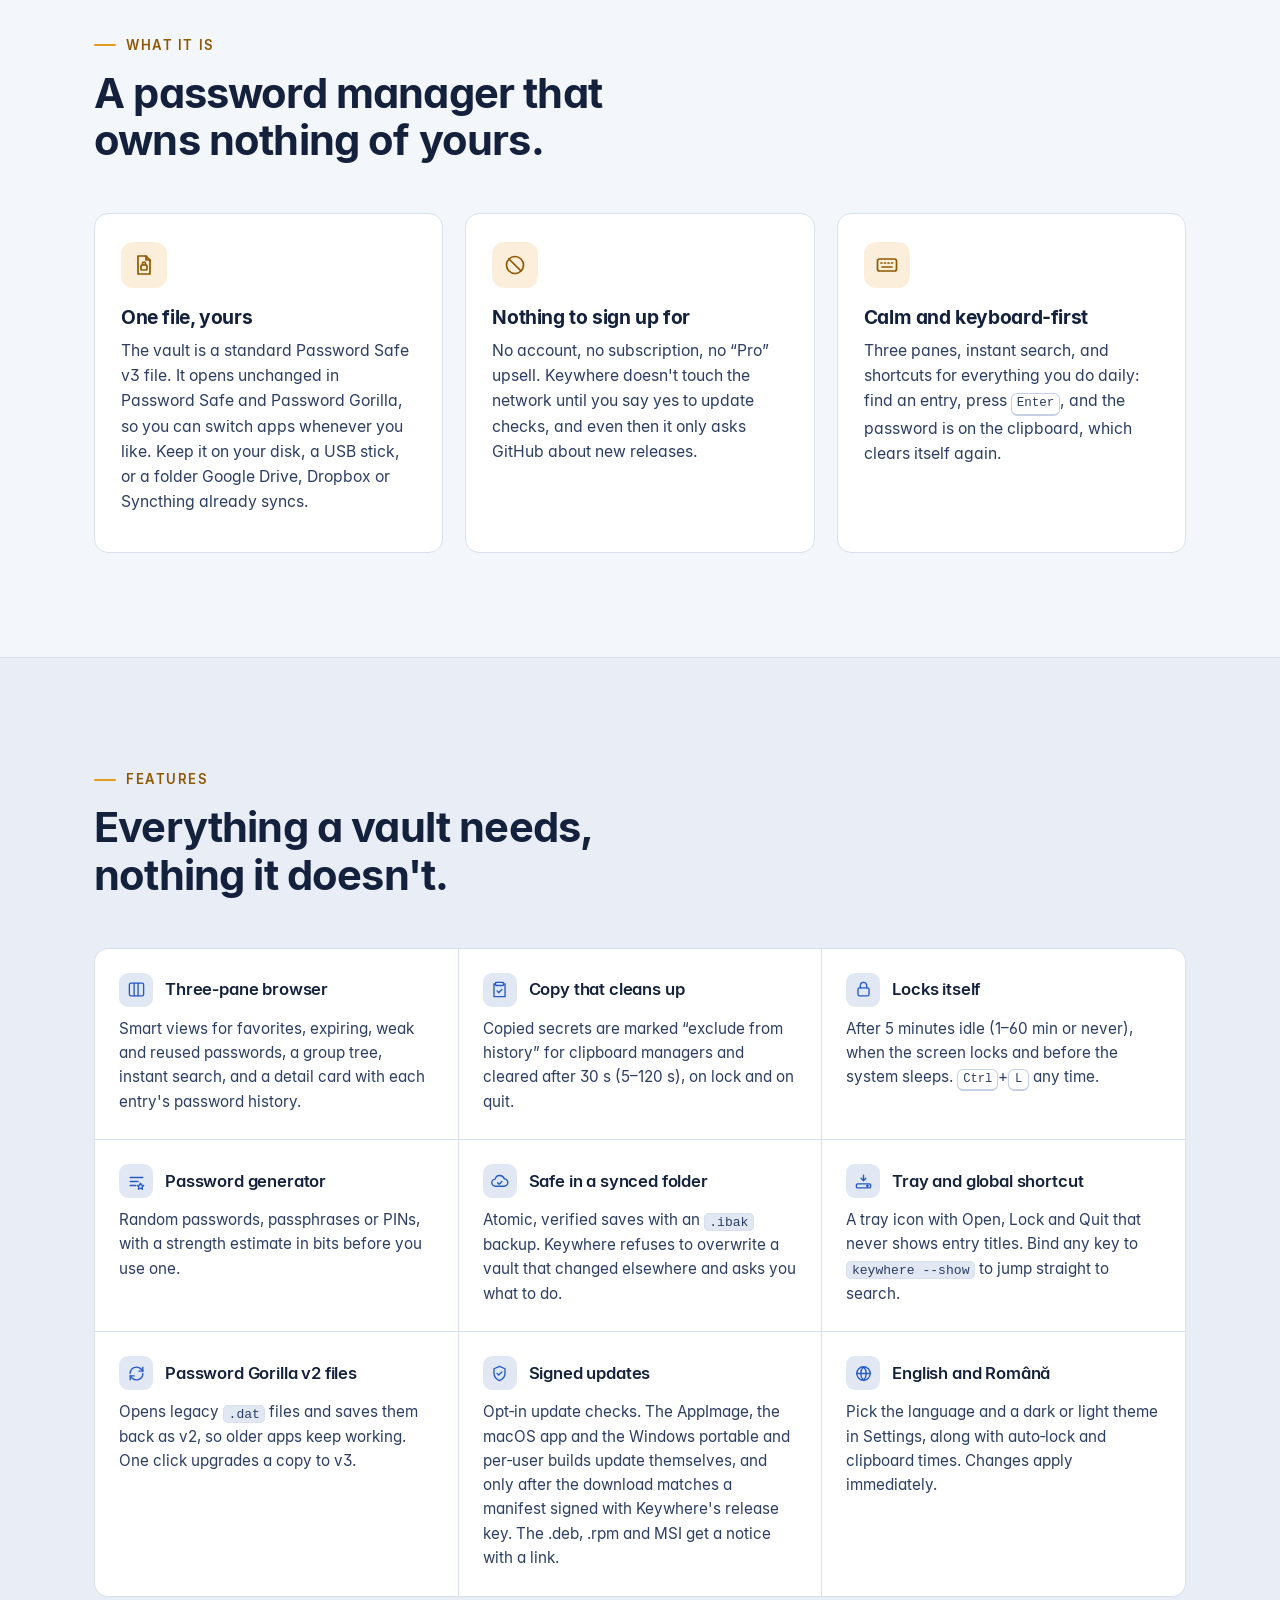
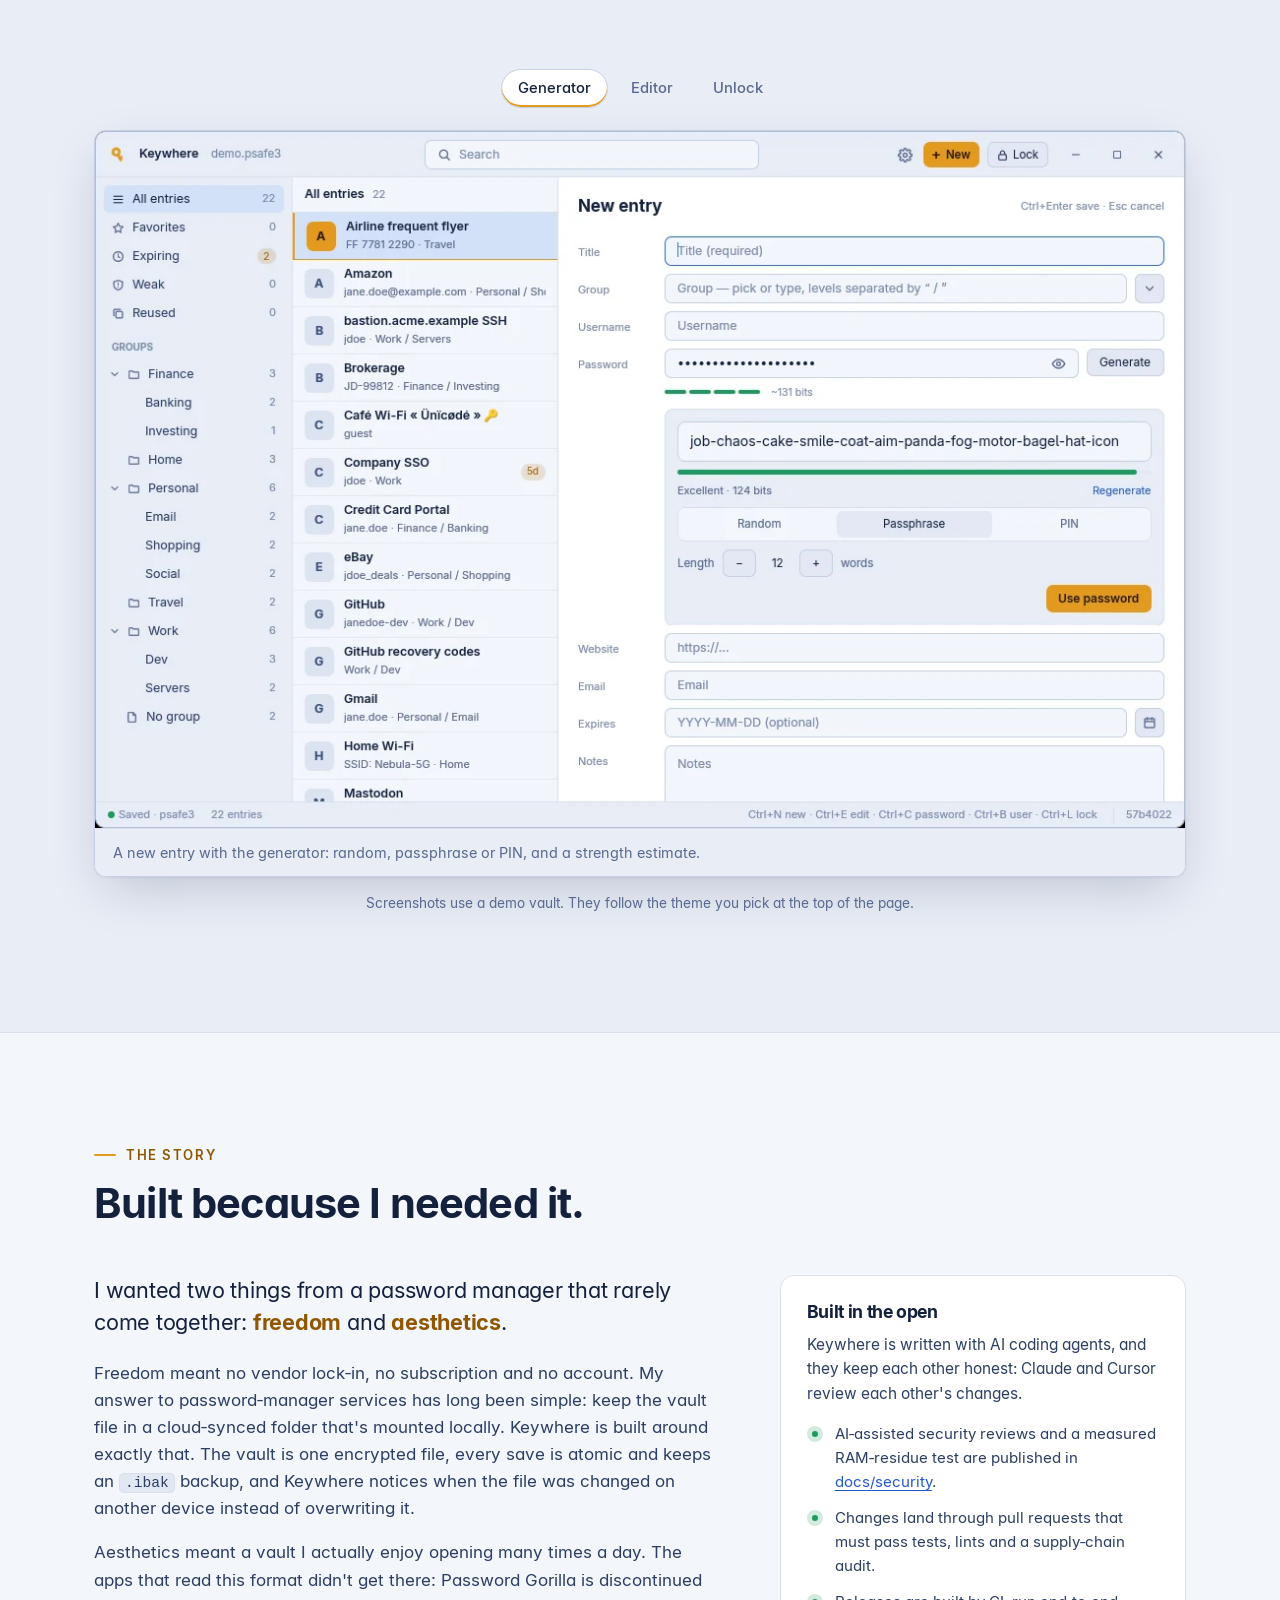
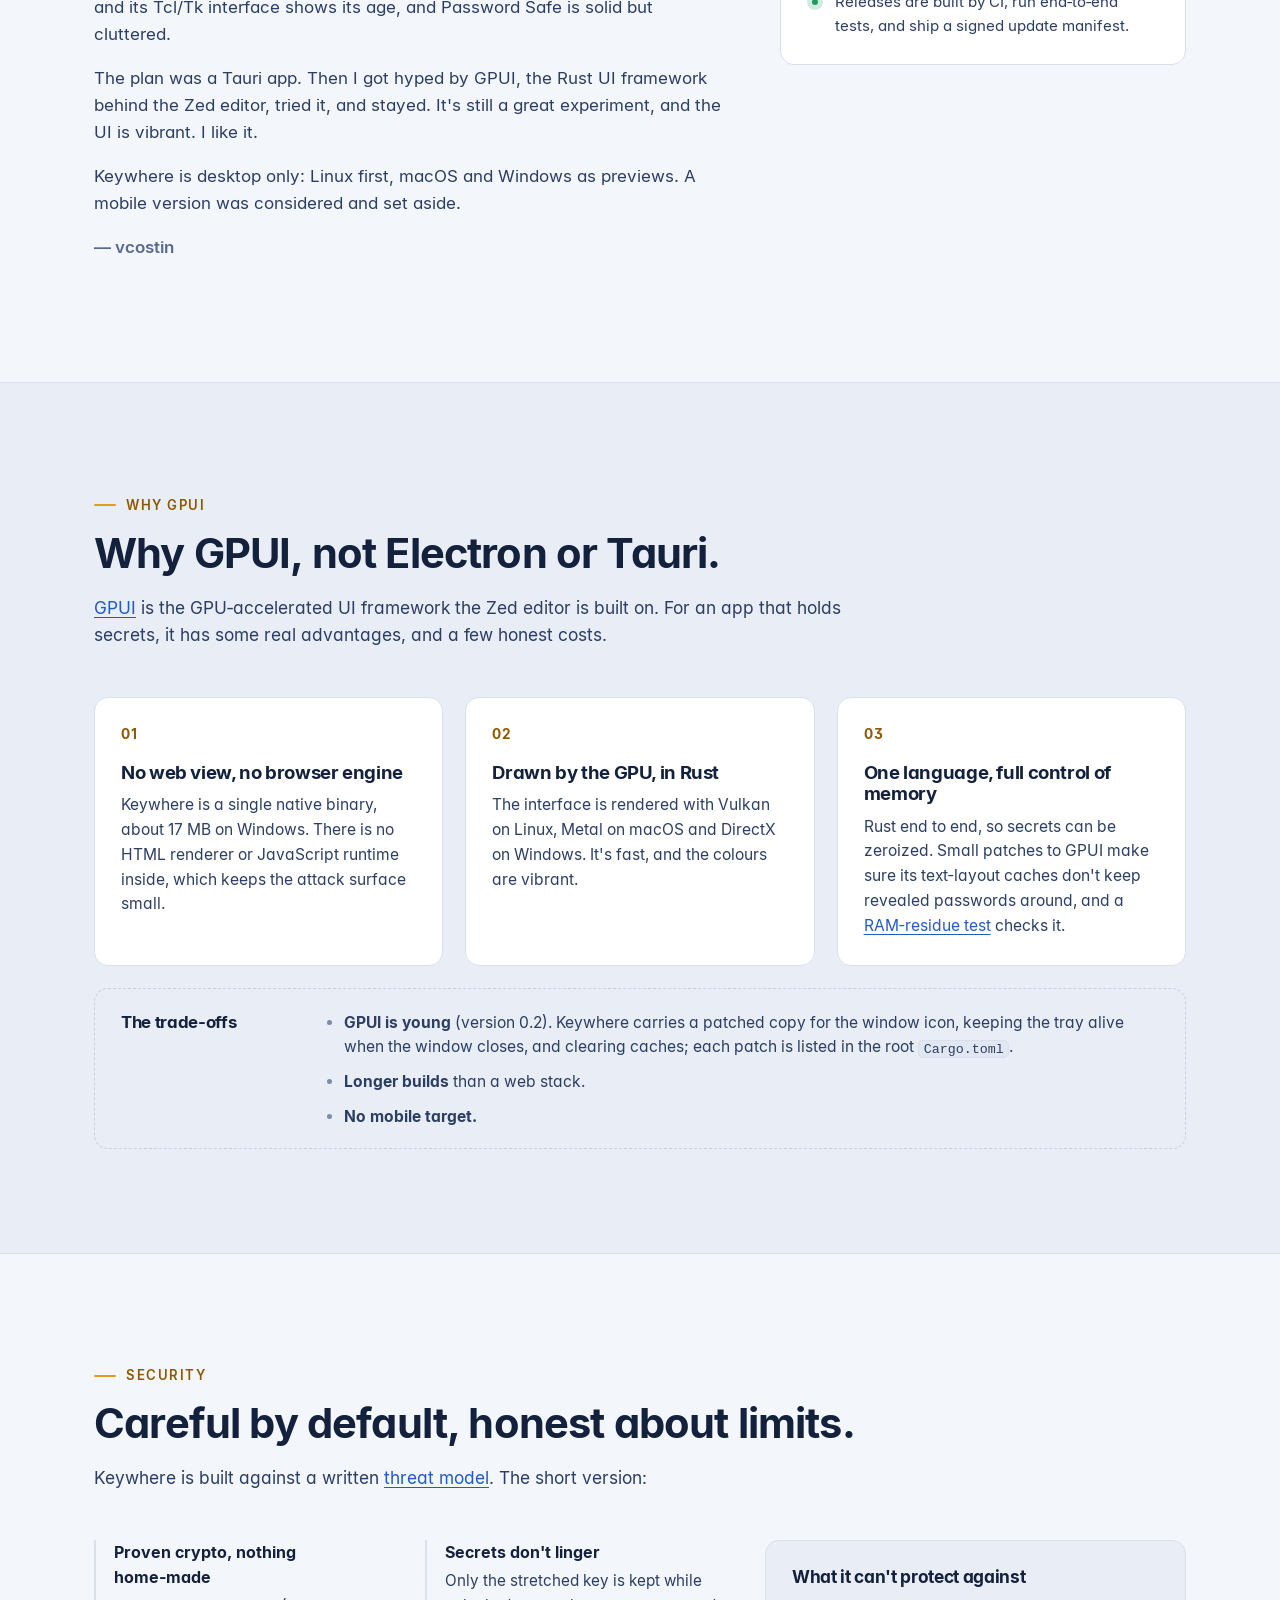
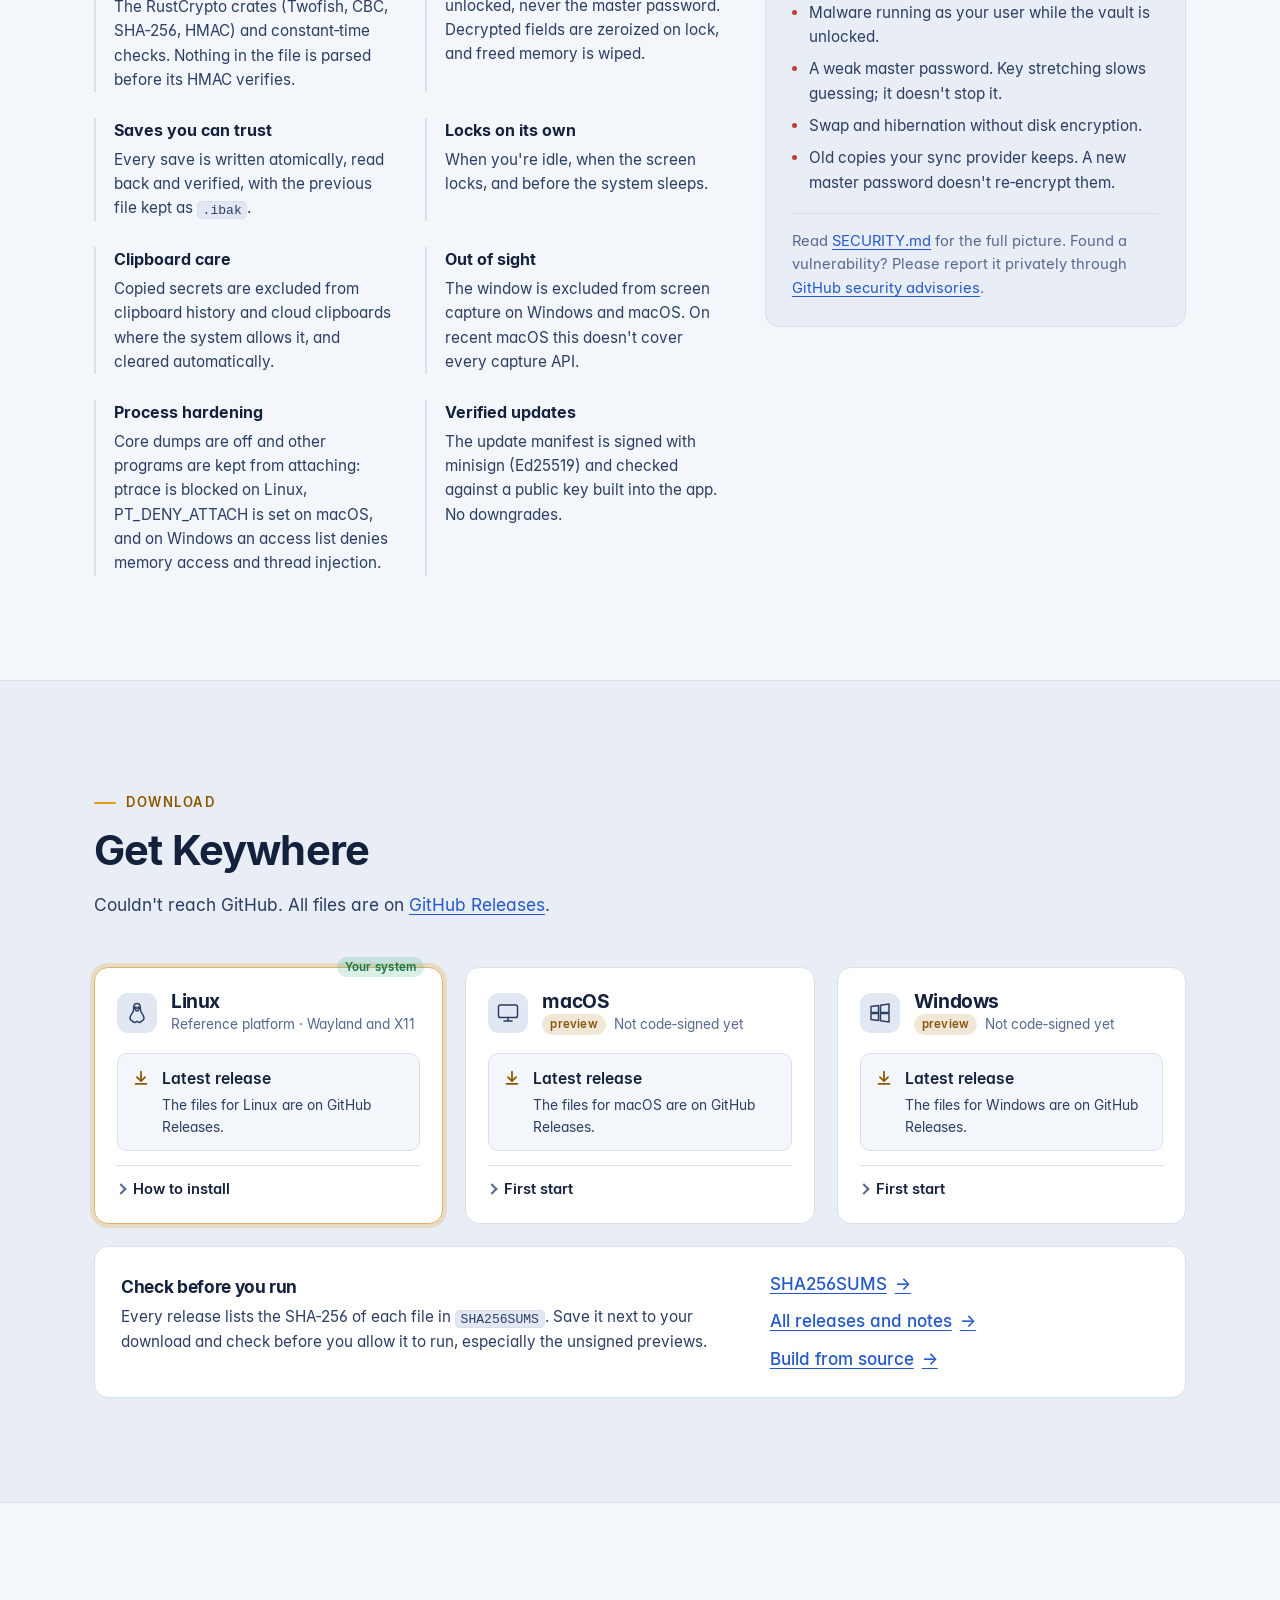
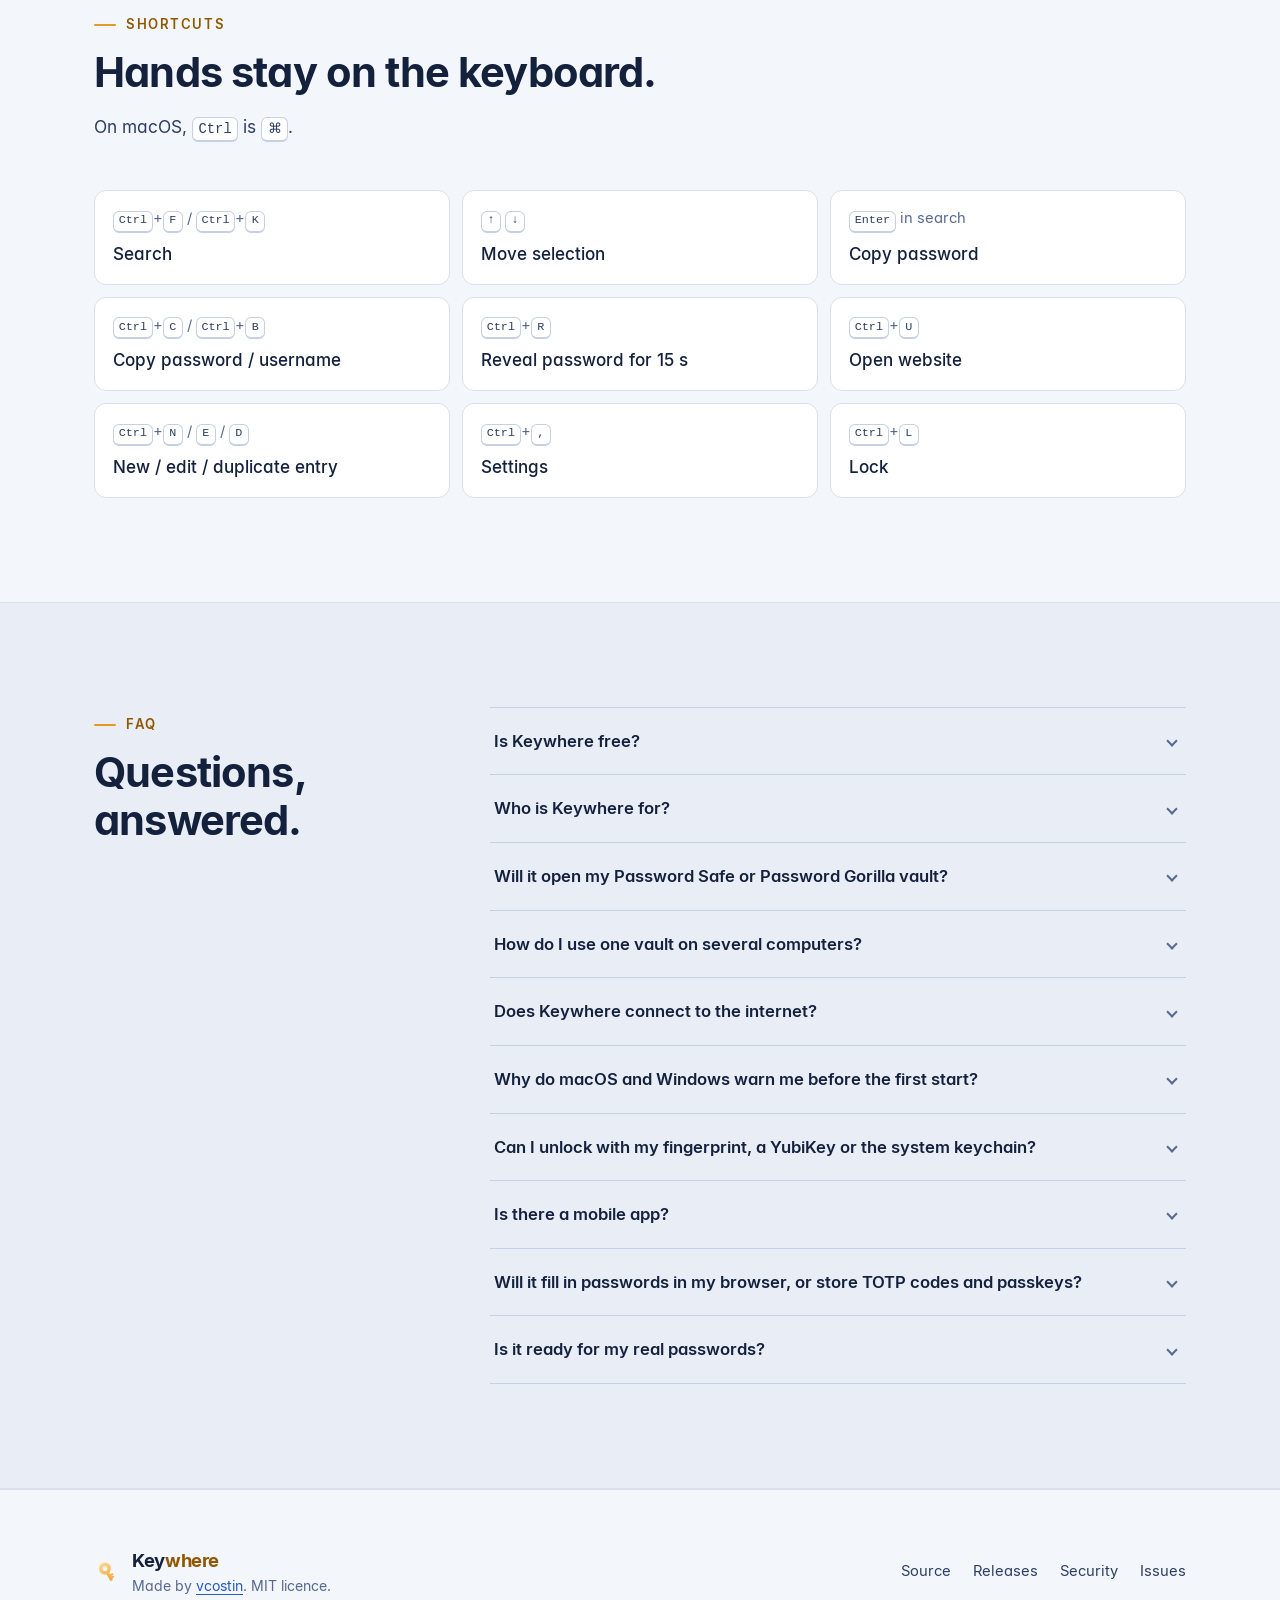
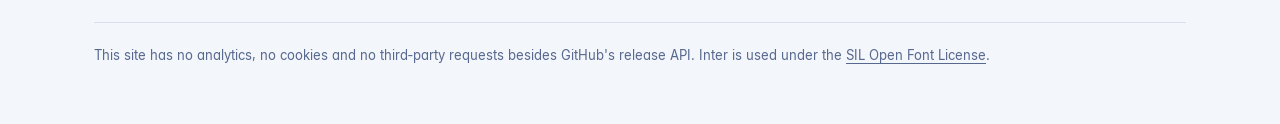
==== commit f832525c: "Website: FAQ and meta text match the strategy Add "Who is Keywhere for?" and a not-planned FAQ, say " ====
--- a/website/index.html
+++ b/website/index.html
@@ -6,7 +6,7 @@
     <title>Keywhere — your passwords, right where you left them</title>
     <meta
       name="description"
-      content="Keywhere is a modern desktop password manager for Password Safe v3 (.psafe3) vaults, written in Rust with GPUI. One encrypted file, no cloud account, no subscription, no nags."
+      content="Keywhere is a calm desktop password manager for Password Safe v3 (.psafe3) vaults, written in Rust with GPUI. One encrypted file, no cloud account, no subscription, no nags."
     />
     <meta
       http-equiv="Content-Security-Policy"
@@ -26,7 +26,7 @@
     <meta property="og:title" content="Keywhere — your passwords, right where you left them" />
     <meta
       property="og:description"
-      content="A modern desktop password manager for Password Safe v3 vaults. One encrypted file, no account, no subscription."
+      content="A calm desktop password manager for Password Safe v3 vaults. One encrypted file, no account, no subscription."
     />
     <meta property="og:url" content="https://vcostin.github.io/keywhere/" />
     <meta property="og:image" content="https://vcostin.github.io/keywhere/og.png" />
@@ -281,7 +281,7 @@
               tried it, and stayed. It's still a great experiment, and the UI is vibrant. I like it.
             </p>
             <p>
-              Keywhere is desktop only for now: Linux first, macOS and Windows as previews. A mobile version
+              Keywhere is desktop only: Linux first, macOS and Windows as previews. A mobile version
               was considered and set aside.
             </p>
             <p class="story-sign">— vcostin</p>
@@ -546,8 +546,12 @@
               <p>Yes. It's open source under the MIT licence. There is no account, no subscription and no paid tier.</p>
             </details>
             <details>
+              <summary>Who is Keywhere for?</summary>
+              <p>People who already keep their passwords in a Password Safe or Password Gorilla vault, mainly on Linux and macOS, and want a maintained desktop app for it. And people who want one local encrypted file in a folder they sync themselves. If you're happy with the password manager you use now, there's no need to switch.</p>
+            </details>
+            <details>
               <summary>Will it open my Password Safe or Password Gorilla vault?</summary>
-              <p>Yes. Keywhere reads and writes Password Safe v3 (<code>.psafe3</code>) files and keeps fields it doesn't know about, so the file stays usable in Password Safe and Password Gorilla. Legacy v2 files (Password Gorilla's <code>.dat</code>) open and are saved back as v2. A banner explains v2's weaknesses and offers <strong>Upgrade to v3…</strong>, which writes a new <code>.psafe3</code> next to the original and leaves the v2 file untouched.</p>
+              <p>Yes. Keywhere reads and writes Password Safe v3 (<code>.psafe3</code>) files and keeps fields it doesn't know about, so the file stays usable in Password Safe and Password Gorilla. Legacy v2 files (Password Gorilla's <code>.dat</code>) open and are saved back as v2. A banner explains v2's weaknesses and offers <strong>Upgrade to v3…</strong>, which writes a new <code>.psafe3</code> next to the original and leaves the v2 file untouched. Vaults set up to need a YubiKey don't open in Keywhere.</p>
             </details>
             <details>
               <summary>How do I use one vault on several computers?</summary>
@@ -562,12 +566,16 @@
               <p>The macOS and Windows builds are previews and aren't code‑signed yet, so the system asks before running them. The Download section shows how to start them. Check the file against <code>SHA256SUMS</code> first.</p>
             </details>
             <details>
-              <summary>Can I unlock with my fingerprint or the system keychain?</summary>
-              <p>No, by design for now: the master password stays the only way in, and nothing derived from it is handed to the system keychain.</p>
+              <summary>Can I unlock with my fingerprint, a YubiKey or the system keychain?</summary>
+              <p>No, by design: the master password stays the only way in, and nothing derived from it is handed to the system keychain.</p>
             </details>
             <details>
               <summary>Is there a mobile app?</summary>
-              <p>No. Keywhere is a desktop app for Linux, macOS and Windows. Mobile was considered and set aside for now.</p>
+              <p>No, and none is planned. Keywhere is a desktop app for Linux, macOS and Windows. The vault is a standard <code>.psafe3</code> file, so on a phone you can open the same file from your synced folder with any psafe3‑compatible mobile app.</p>
+            </details>
+            <details>
+              <summary>Will it fill in passwords in my browser, or store TOTP codes and passkeys?</summary>
+              <p>No, and these aren't planned: no browser autofill, TOTP codes, passkeys, cloud sync or accounts. Keywhere stays a focused desktop app for your vault, which also keeps its attack surface small. Fields other apps store in the file, such as TOTP or passkeys, are kept unchanged when Keywhere saves.</p>
             </details>
             <details>
               <summary>Is it ready for my real passwords?</summary>
